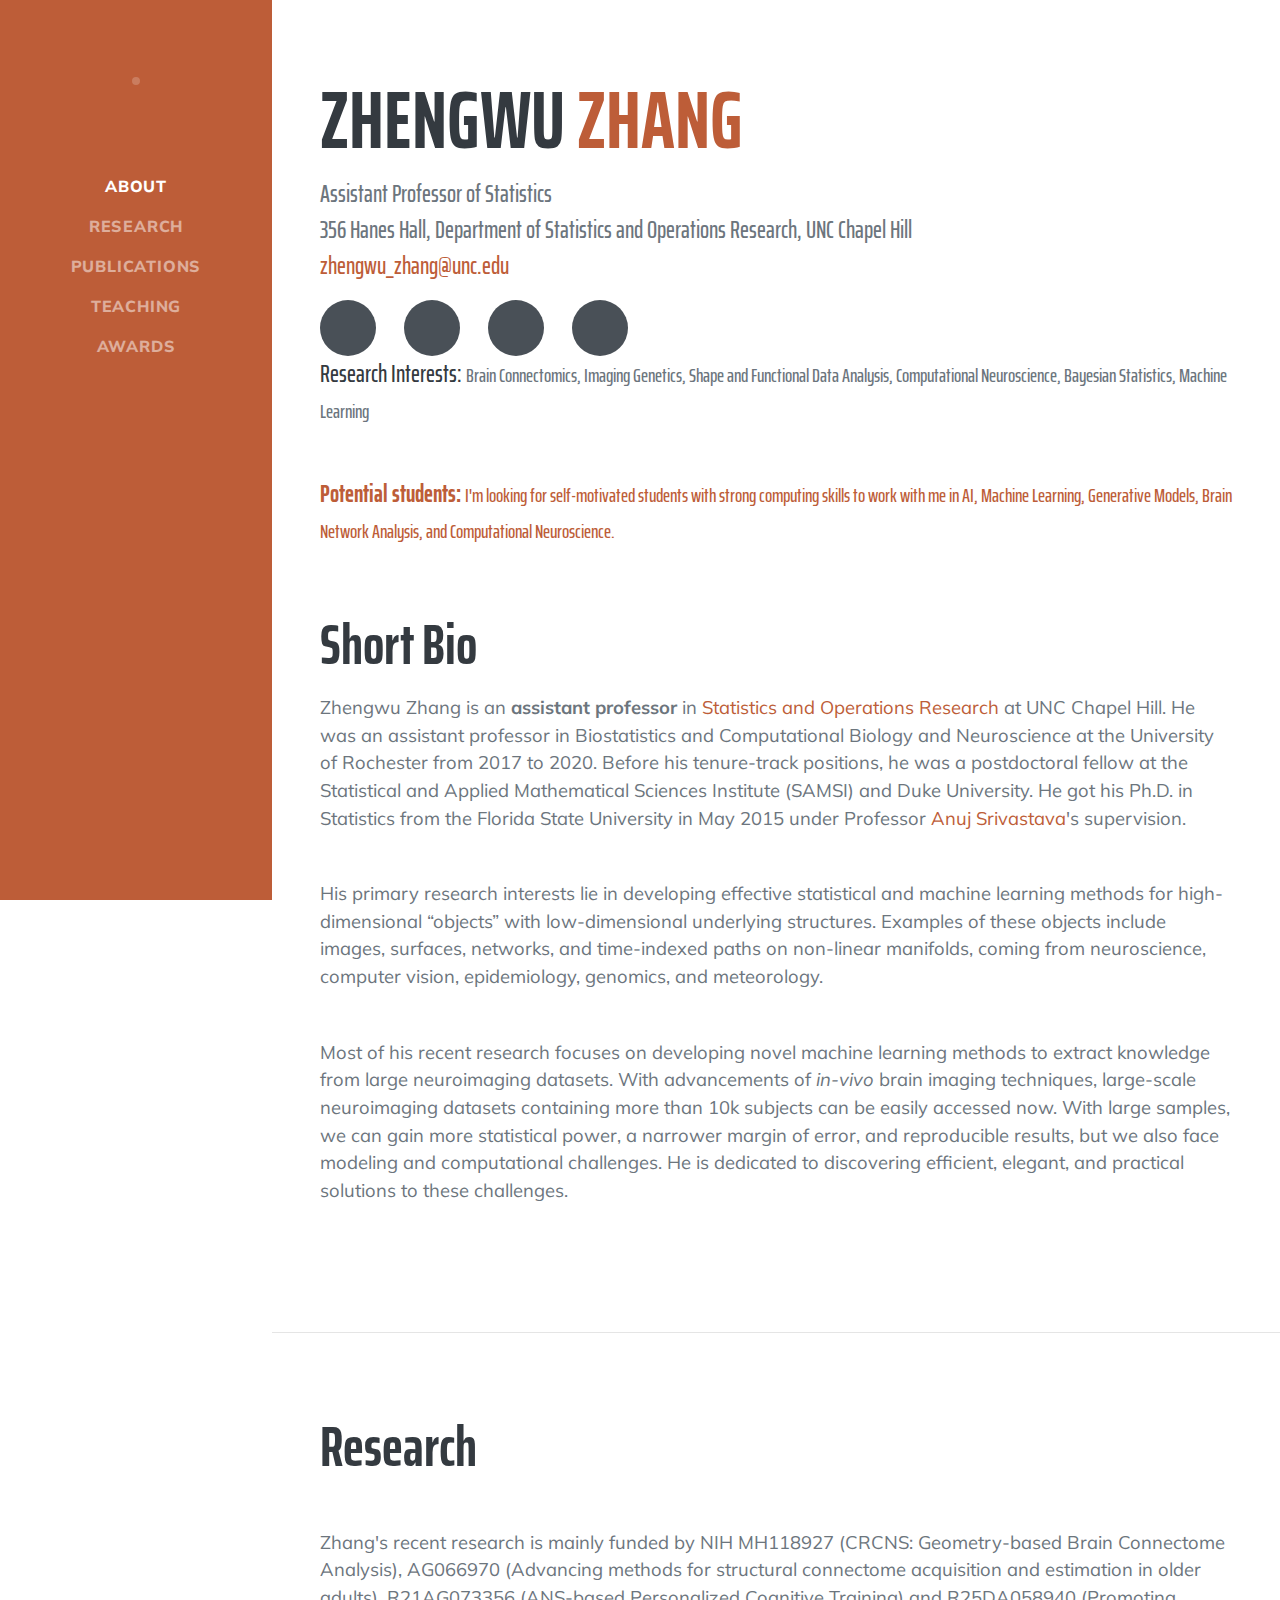
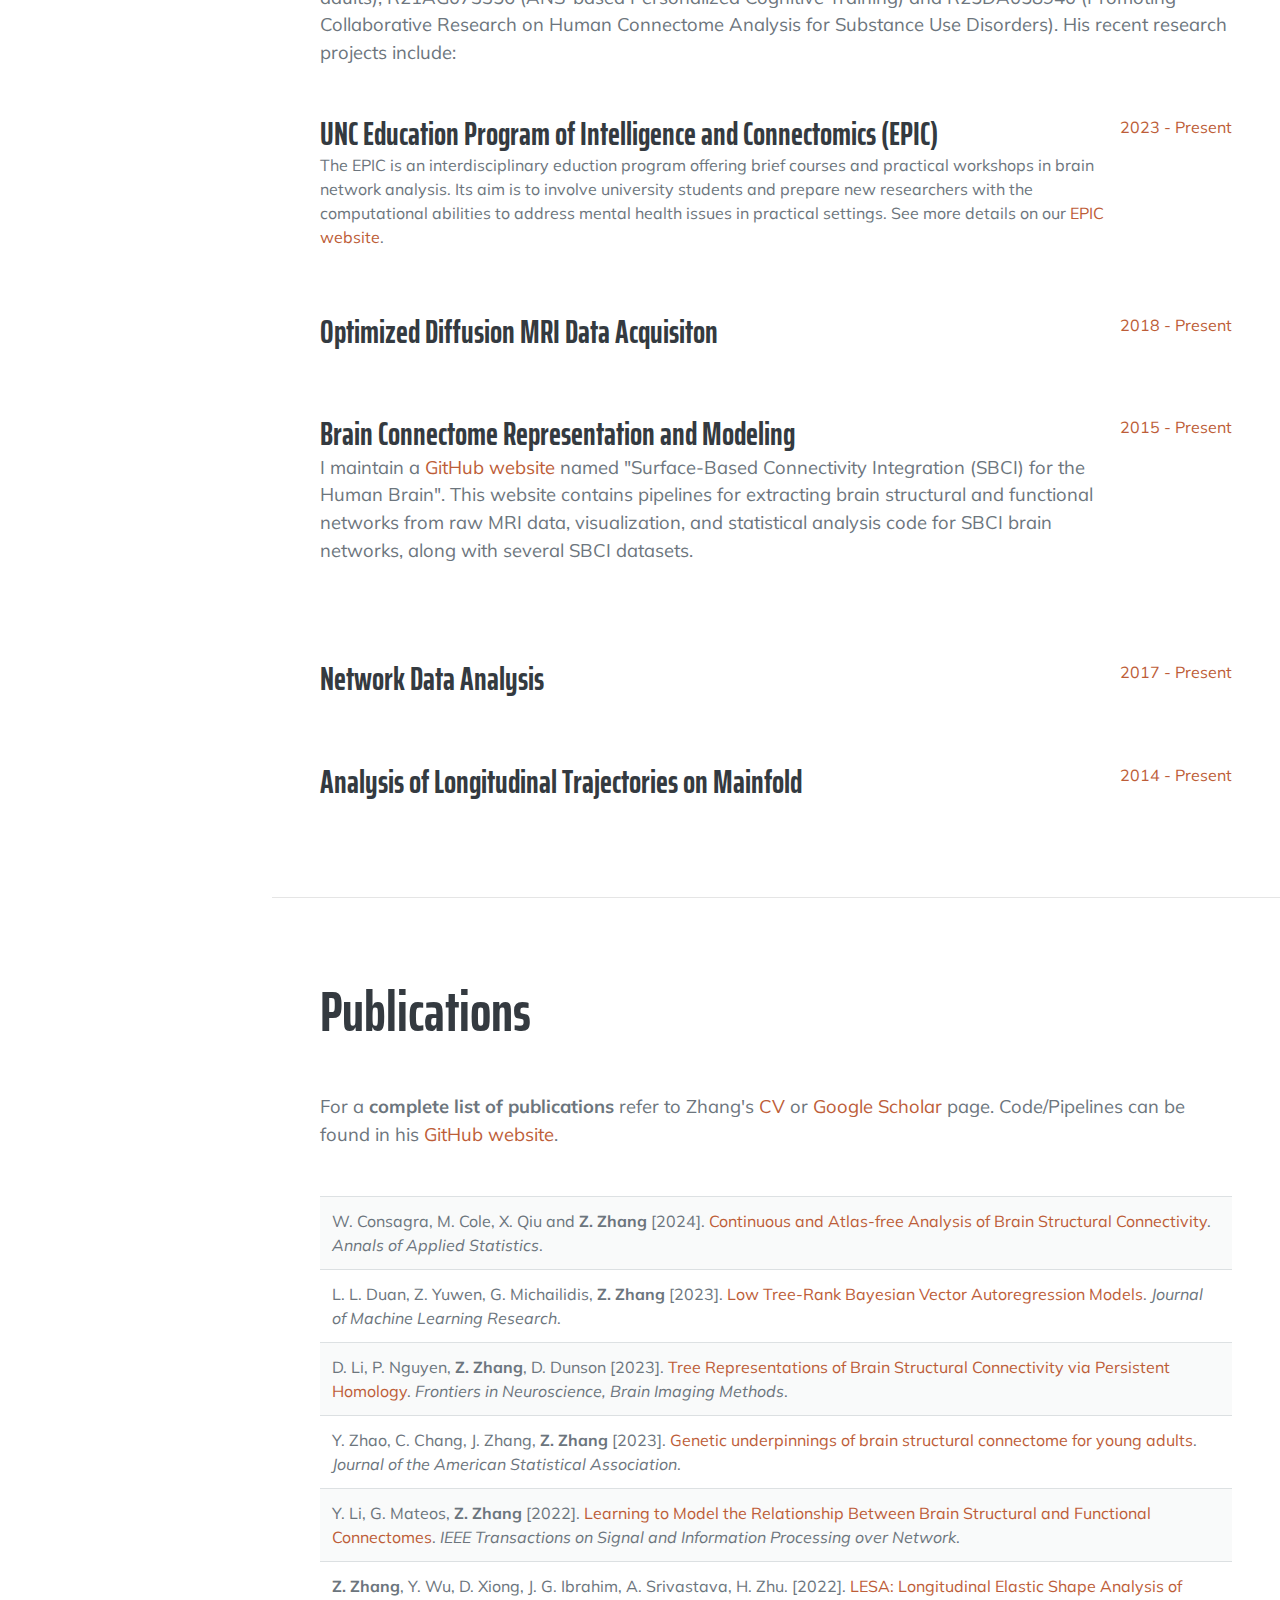
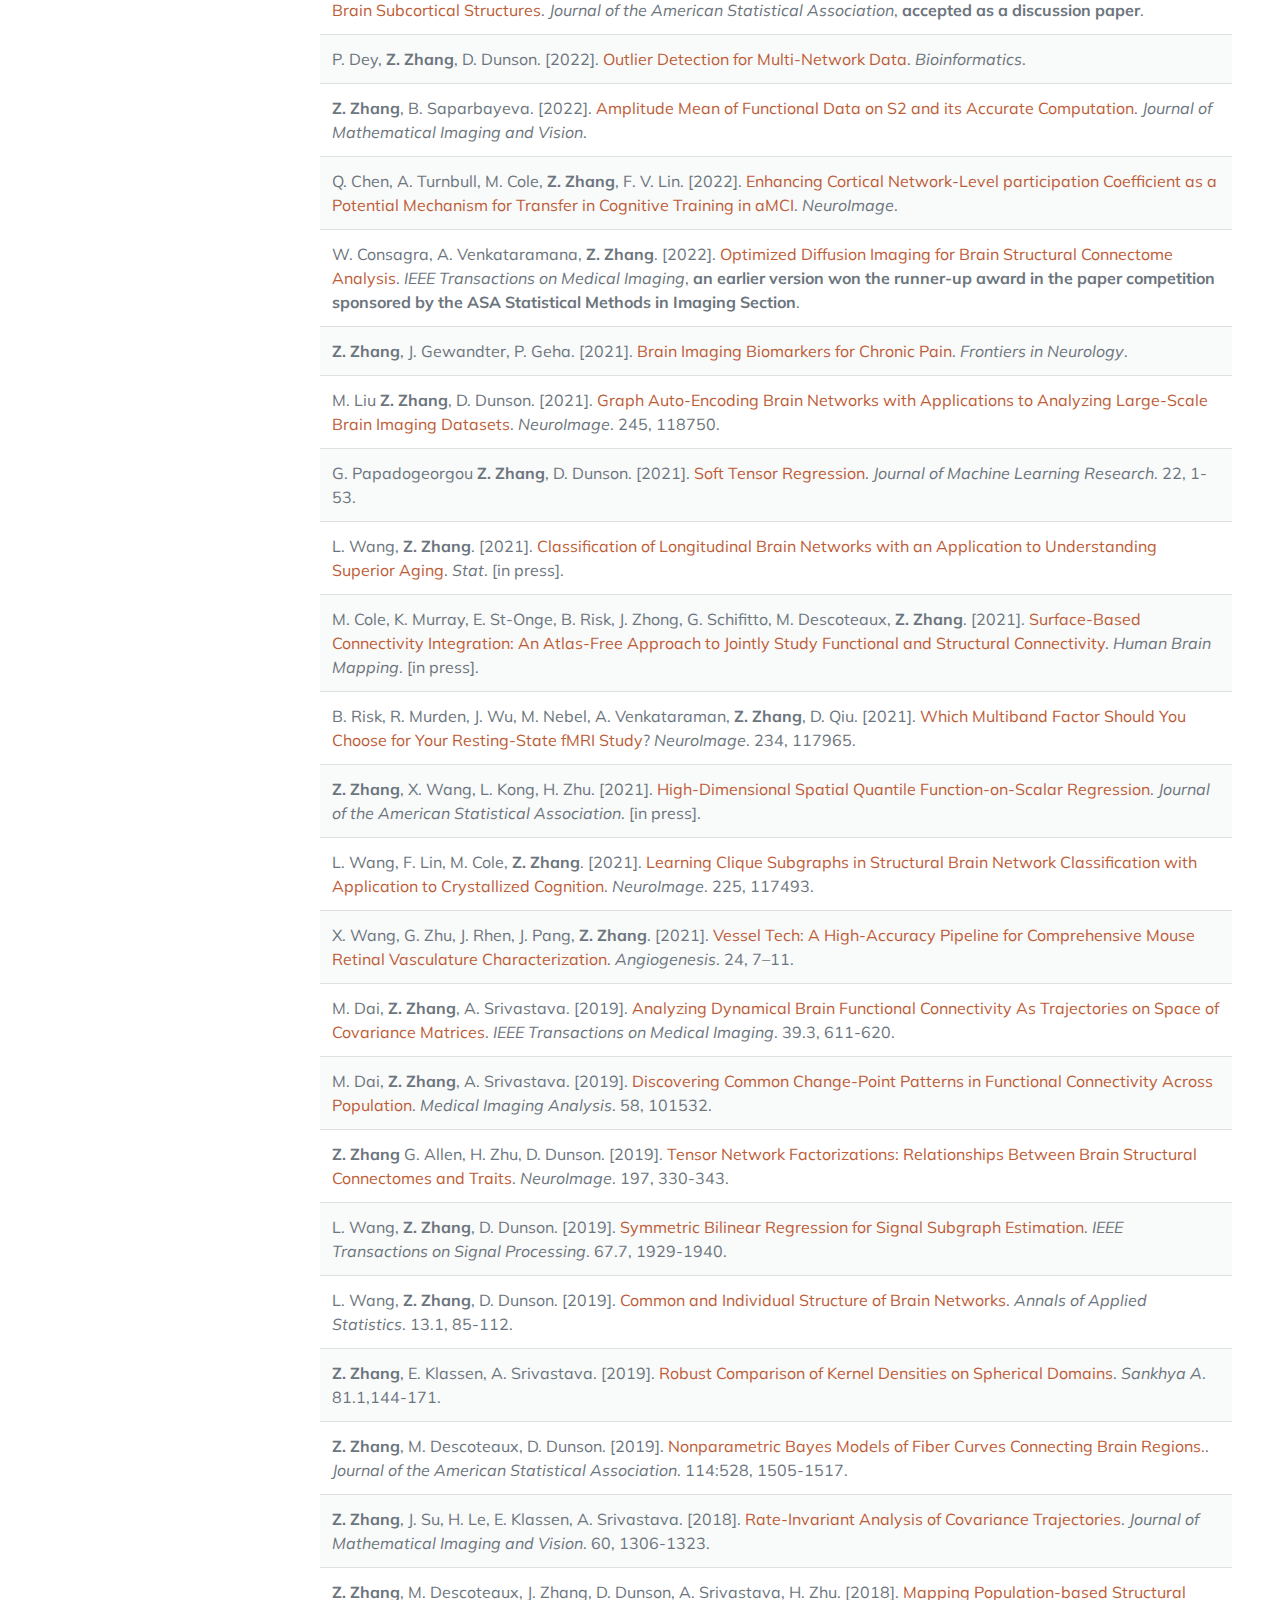
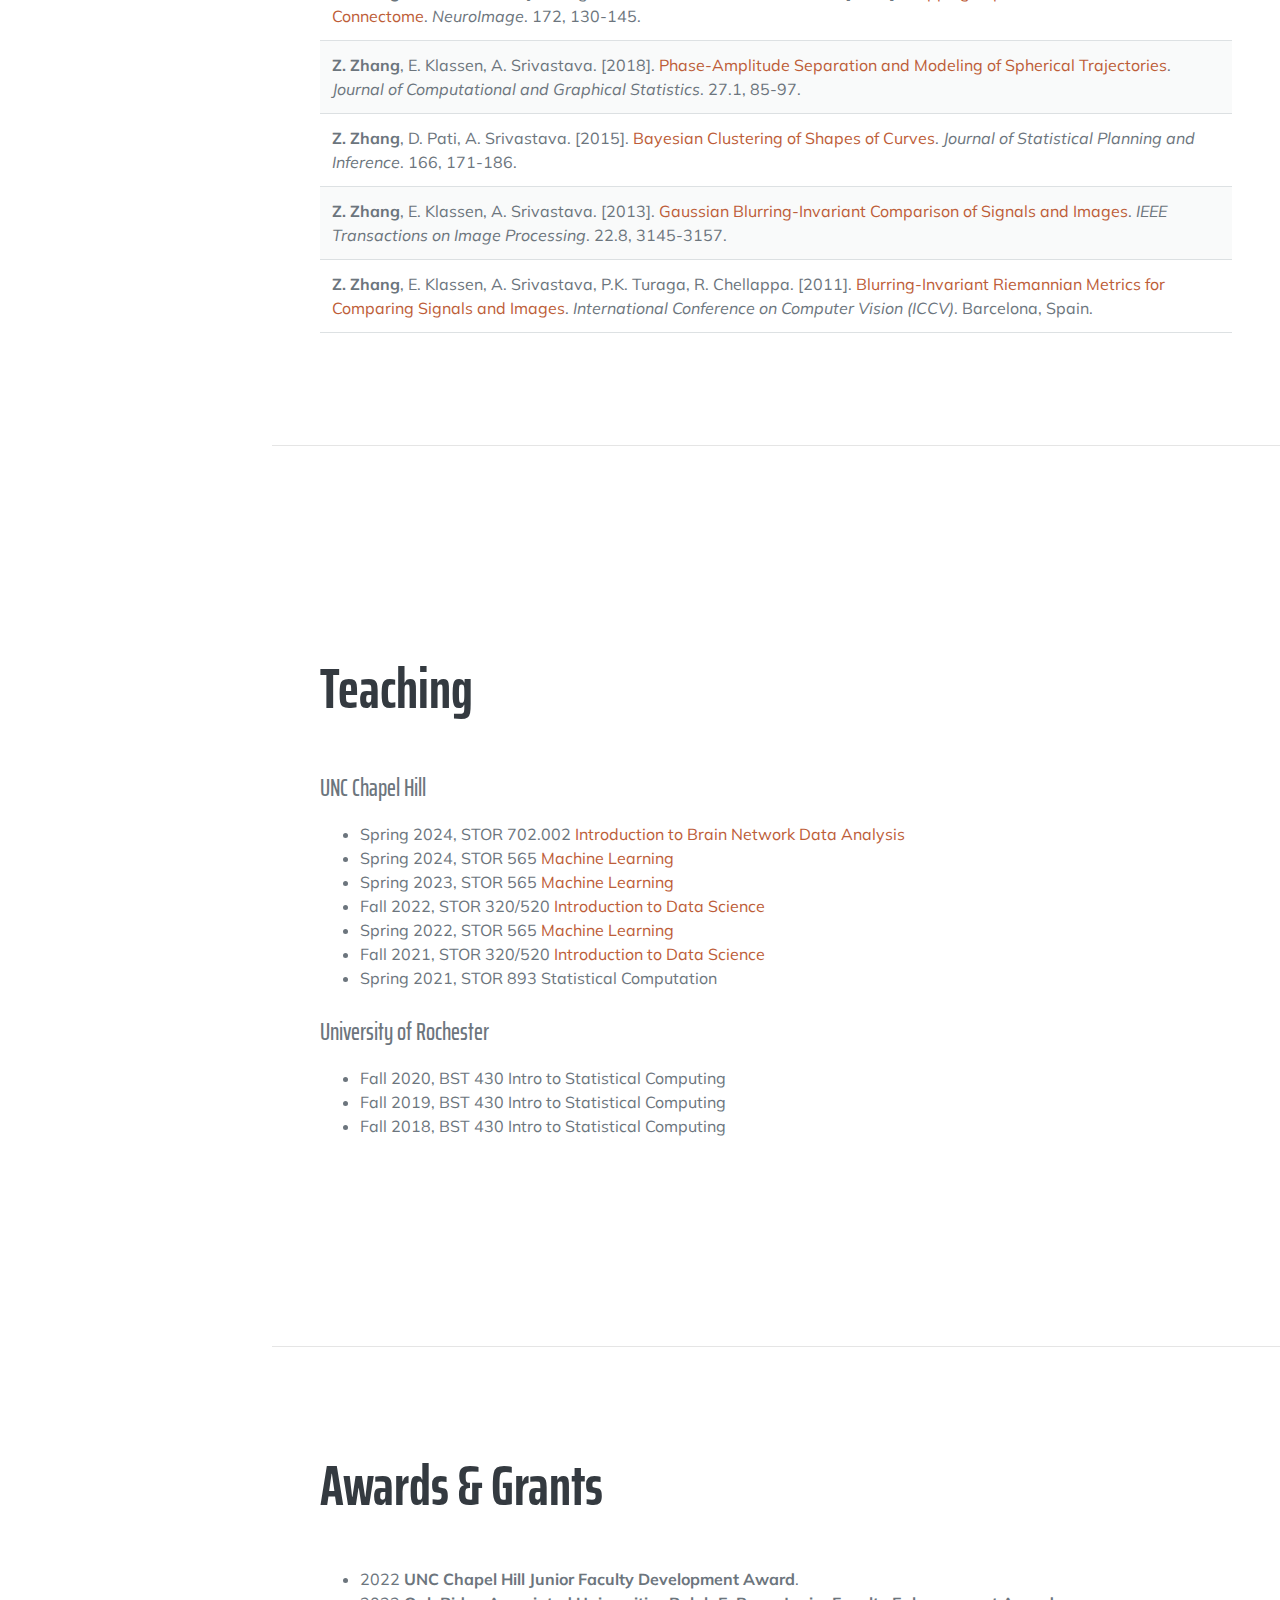
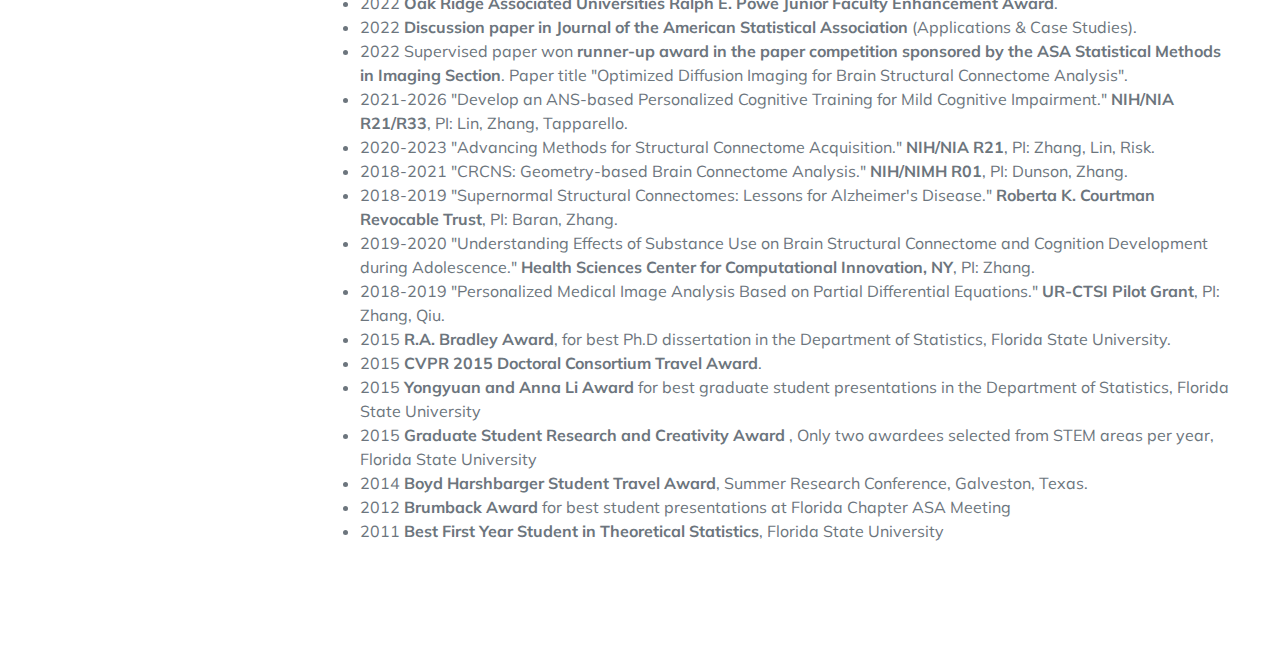
==== index.html @ 4b1e6c23 "add content to index.html" ====
<!DOCTYPE html>
<html lang="en">
    <head>
        <meta charset="utf-8" />
        <meta name="viewport" content="width=device-width, initial-scale=1, shrink-to-fit=no" />
        <meta name="description" content="" />
        <meta name="author" content="" />
        <title>Zhengwu Zhang</title>
        <link rel="icon" type="image/x-icon" href="assets/img/old-well-logo.jpeg" />
        <!-- Font Awesome icons (free version)-->
        <script src="https://use.fontawesome.com/releases/v5.15.1/js/all.js" crossorigin="anonymous"></script>
        <!-- Google fonts-->
        <link href="https://fonts.googleapis.com/css?family=Saira+Extra+Condensed:500,700" rel="stylesheet" type="text/css" />
        <link href="https://fonts.googleapis.com/css?family=Muli:400,400i,800,800i" rel="stylesheet" type="text/css" />
        <!-- Core theme CSS (includes Bootstrap)-->
        <link href="css/styles.css" rel="stylesheet" />
        <link rel="stylesheet" href="https://cdn.jsdelivr.net/gh/jpswalsh/academicons@1/css/academicons.min.css">
    </head>
    <body id="page-top">
        <!-- Navigation-->
        <nav class="navbar navbar-expand-lg navbar-dark bg-primary fixed-top" id="sideNav">
            <a class="navbar-brand js-scroll-trigger" href="#page-top">
                <span class="d-block d-lg-none">Zhengwu Zhang</span>
                <span class="d-none d-lg-block"><img class="img-fluid img-profile rounded-circle mx-auto mb-2" src="assets/img/Profile2.jpg" alt="" /></span>
            </a>
            <button class="navbar-toggler" type="button" data-toggle="collapse" data-target="#navbarSupportedContent" aria-controls="navbarSupportedContent" aria-expanded="false" aria-label="Toggle navigation"><span class="navbar-toggler-icon"></span></button>
            <div class="collapse navbar-collapse" id="navbarSupportedContent">
                <ul class="navbar-nav">
                    <li class="nav-item"><a class="nav-link js-scroll-trigger" href="#about">About</a></li>
                    <li class="nav-item"><a class="nav-link js-scroll-trigger" href="#research">Research</a></li>
                    <li class="nav-item"><a class="nav-link js-scroll-trigger" href="#publications">Publications</a></li>
                    <li class="nav-item"><a class="nav-link js-scroll-trigger" href="#teaching">Teaching</a></li>
                    <li class="nav-item"><a class="nav-link js-scroll-trigger" href="#awards">Awards</a></li>
                </ul>
            </div>
        </nav>
        <!-- Page Content-->
        <div class="container-fluid p-0">
            <!-- About-->
            <section class="resume-section" id="about">
                <div class="resume-section-content">
                    <h1 class="mb-2">
                        ZHENGWU
                        <span class="text-primary">ZHANG</span>
                    </h1>
                    <div class="subheading mb-5">
                        Assistant Professor of Statistics
                        <ul class="list-unstyled">
                        <li>356 Hanes Hall, Department of Statistics and Operations Research, UNC Chapel Hill</li>
                        <li><a href="mailto:name@email.com">zhengwu_zhang@unc.edu</a></li>
                        </ul>
                        <div class="social-icons">
                        <a class="social-icon" href="https://github.com/zhengwu"><i class="fab fa-github"></i></a>
                        <a class="social-icon" href="https://scholar.google.com/citations?user=kGX3AysAAAAJ&hl=en"><i class="ai ai-google-scholar"></i></a>
                        <a class="social-icon" href="https://www.researchgate.net/profile/Zhengwu_Zhang"><i class="ai ai-researchgate"></i></a>
                        <a class="social-icon" href="zhengwu-cv.pdf"><i class="ai ai-cv"></i></a>

                         <p class="subheading mb-5"><subblack>Research Interests:</subblack> <subsmall>Brain Connectomics, Imaging Genetics, Shape  and  Functional Data Analysis, Computational Neuroscience, Bayesian Statistics, Machine Learning</subsmall></p>
                         <p class="text-primary"><strong>Potential students:</strong> <subsmall>I'm looking for self-motivated students with strong computing skills to work with me in AI, Machine Learning, Generative Models, Brain Network Analysis, and Computational Neuroscience. </subsmall></p>
                    </div>
                    </div>
                    <h1 class="mb-1">
                        <p, class="h2"> Short Bio </p>
                    </h1>
                    <p class="lead mb-5">Zhengwu Zhang is an <strong>assistant professor</strong> in  <a href="https://stat-or.unc.edu/" target="_blank">Statistics and Operations Research</a>
                     at UNC Chapel Hill. He was an assistant professor in Biostatistics and Computational Biology and Neuroscience at the University of Rochester from 2017 to 2020. Before his tenure-track positions, he was a postdoctoral fellow at the Statistical and Applied Mathematical Sciences Institute (SAMSI) and Duke University. He got his Ph.D. in Statistics from the Florida State University in May 2015 under Professor  <a href="https://anujsrivastava.com/" target="_blank">Anuj Srivastava</a>'s supervision.</p>

                    <p class="lead mb-5">His primary research interests lie in developing effective statistical and machine learning methods for high-dimensional “objects” with low-dimensional underlying structures. Examples of these objects include images, surfaces, networks, and time-indexed paths on non-linear manifolds, coming from neuroscience, computer vision, epidemiology, genomics, and meteorology.</p>

                    <p class="lead mb-5">Most of his recent research focuses on developing novel machine learning methods to extract knowledge from large neuroimaging datasets. With advancements of <i>in-vivo</i> brain imaging techniques, large-scale neuroimaging datasets containing more than 10k subjects can be easily accessed now. With large samples, we can gain more statistical power, a narrower margin of error, and reproducible results, but we also face modeling and computational challenges. He is dedicated to discovering efficient, elegant, and practical solutions to these challenges.</p>
                    
                </div>
            </section>
            <hr class="m-0" />

            <!-- Research-->
            <section class="resume-section" id="research">
                <div class="resume-section-content">
                    <h2 class="mb-5">Research</h2>
                    <p class="lead mb-5">Zhang's recent research is mainly funded by NIH MH118927 (CRCNS: Geometry-based Brain Connectome Analysis), AG066970 (Advancing methods for structural connectome acquisition and estimation in older adults), R21AG073356 (ANS-based Personalized Cognitive Training) and R25DA058940
                    (Promoting Collaborative Research on Human Connectome Analysis for Substance Use Disorders). His recent research projects include: </p>

                    <div class="d-flex flex-column flex-md-row justify-content-between mb-5">
                        <div class="flex-grow-1">
                            <h3 class="mb-0">UNC Education Program of Intelligence and Connectomics (EPIC)</h3>
                            <p> The EPIC is an interdisciplinary eduction program offering brief courses and practical workshops in brain network analysis. Its aim is to involve university students and prepare new researchers with the computational abilities to address mental health issues in practical settings. See more details on our <a href="https://www.unc-epic.org/" target="_blank">EPIC website</a>. </p>
                        </div>
                        <div class="flex-shrink-0"><span class="text-primary">2023 - Present</span></div>
                    </div>

                    <div class="d-flex flex-column flex-md-row justify-content-between mb-5">
                        <div class="flex-grow-1">
                            <h3 class="mb-0">Optimized Diffusion MRI Data Acquisiton</h3>
                            <p></p>
                        </div>
                        <div class="flex-shrink-0"><span class="text-primary">2018 - Present</span></div>
                    </div>
                    <div class="d-flex flex-column flex-md-row justify-content-between mb-5">
                        <div class="flex-grow-1">
                            <h3 class="mb-0">Brain Connectome Representation and Modeling</h3>
                            <p class="lead mb-5">I maintain a <a href="https://github.com/sbci-brain" target="_blank">GitHub website</a> named "Surface-Based Connectivity Integration (SBCI) for the Human Brain". This website contains pipelines for extracting brain structural and functional networks from raw MRI data, visualization, and statistical analysis code for SBCI brain networks, along with several SBCI datasets.</p>

                        </div>
                        <div class="flex-shrink-0"><span class="text-primary">2015 - Present</span>
                        </div>
                    </div>
                    

                    <div class="d-flex flex-column flex-md-row justify-content-between mb-5">
                        <div class="flex-grow-1">
                            <h3 class="mb-0">Network Data Analysis</h3>
                            <p></p>
                        </div>
                        <div class="flex-shrink-0"><span class="text-primary">2017 - Present</span></div>
                    </div>
                    <div class="d-flex flex-column flex-md-row justify-content-between">
                        <div class="flex-grow-1">
                            <h3 class="mb-0">Analysis of Longitudinal Trajectories on Mainfold</h3>
                            <p></p>
                        </div>
                        <div class="flex-shrink-0"><span class="text-primary">2014 - Present</span></div>
                    </div>
                </div>
            </section>
            <hr class="m-0" />

            <!-- Publications-->
            <section class="resume-section" id="publications">
                <div class="resume-section-content">
                    <h2 class="mb-5">Publications</h2>
                    <p class="lead mb-5"> For a <strong>complete list of publications</strong> refer to Zhang's <a href="zhengwu-cv.pdf"> CV </a> or <a href="https://scholar.google.com/citations?user=kGX3AysAAAAJ&hl=en"> Google Scholar </a> <a class="social-icon" href="https://scholar.google.com/citations?user=kGX3AysAAAAJ&hl=en"> <i class="ai ai-google-scholar"></i></a> page. Code/Pipelines can be found in his <a href="zhengwu-cv.pdf"> GitHub website</a>. <p>

                <table class="table-bordered">
                    <tr>
                    <td> W. Consagra, M. Cole, X. Qiu and <strong>Z. Zhang</strong> [2024]. <a href="https://arxiv.org/abs/2308.05738" target="_blank">Continuous and Atlas-free Analysis of Brain Structural Connectivity</a>. <i> Annals of Applied Statistics</i>.</td>
                </tr>
                    <tr>
                    <td> L. L. Duan, Z. Yuwen, G. Michailidis, <strong>Z. Zhang</strong> [2023]. <a href="https://jmlr.org/papers/v24/22-0360.html" target="_blank">Low Tree-Rank Bayesian Vector Autoregression Models</a>. <i> Journal of Machine Learning Research</i>.</td>
                </tr>
                <tr>
                    <td> D. Li, P. Nguyen, <strong>Z. Zhang</strong>, D. Dunson [2023]. <a href="https://www.frontiersin.org/articles/10.3389/fnins.2023.1200373/full" target="_blank">Tree Representations of Brain Structural Connectivity via Persistent Homology</a>. <i> Frontiers in Neuroscience, Brain Imaging Methods</i>.</td>
                </tr>
                    <tr>
                    <td> Y. Zhao, C. Chang, J. Zhang, <strong>Z. Zhang</strong> [2023]. <a href="https://www.tandfonline.com/doi/full/10.1080/01621459.2022.2156349" target="_blank">Genetic underpinnings of brain structural connectome for young adults</a>. <i> Journal of the American Statistical Association</i>.</td>
                </tr>
                <tr>
                    <td> Y. Li, G. Mateos, <strong>Z. Zhang</strong> [2022]. <a href="https://ieeexplore.ieee.org/document/9900461" target="_blank">Learning to Model the Relationship Between Brain Structural and Functional Connectomes</a>. <i> IEEE Transactions on Signal and Information Processing over Network</i>.</td>
                </tr>
                <tr>
                    <td> <strong>Z. Zhang</strong>, Y. Wu, D. Xiong, J. G. Ibrahim, A. Srivastava, H. Zhu. [2022]. <a href="https://www.tandfonline.com/doi/abs/10.1080/01621459.2022.2102984?journalCode=uasa20" target="_blank">LESA: Longitudinal  Elastic Shape  Analysis of  Brain  Subcortical Structures</a>. <i> Journal of the American Statistical Association</i>, <strong> accepted as a discussion paper</strong>.</td>
                </tr>
                <tr>
                    <td> P. Dey, <strong> Z. Zhang</strong>, D. Dunson. [2022]. <a href="https://academic.oup.com/bioinformatics/advance-article-abstract/doi/10.1093/bioinformatics/btac431/6619164?redirectedFrom=fulltext" target="_blank">Outlier Detection for Multi-Network Data</a>. <i>Bioinformatics</i>.</td>
                </tr>
                <tr>
                    <td> <strong> Z. Zhang</strong>, B. Saparbayeva. [2022]. <a href="https://arxiv.org/abs/2107.13721" target="_blank">Amplitude Mean of Functional Data on S2 and its Accurate Computation</a>. <i>Journal of Mathematical Imaging and Vision</i>.</td>
                </tr>
                <tr>
                    <td> Q. Chen, A. Turnbull, M. Cole, <strong> Z. Zhang</strong>, F. V. Lin. [2022]. <a href="https://www.sciencedirect.com/science/article/pii/S105381192200252X" target="_blank">Enhancing Cortical Network-Level
                    participation Coefficient  as a Potential Mechanism for Transfer in Cognitive Training in aMCI</a>. <i>NeuroImage</i>.</td>
                </tr>
                <tr>
                    <td> W. Consagra, A. Venkataramana, <strong> Z. Zhang</strong>. [2022]. <a href="https://ieeexplore.ieee.org/abstract/document/9727199" target="_blank">Optimized Diffusion Imaging for Brain Structural Connectome Analysis</a>. <i>IEEE Transactions on Medical Imaging</i>, <strong> an earlier version won the runner-up award in the paper competition sponsored by the ASA Statistical
Methods in Imaging Section</strong>. </td>
                </tr>
                <tr>
                    <td> <strong> Z. Zhang</strong>, J. Gewandter, P. Geha. [2021]. <a href="https://www.frontiersin.org/articles/10.3389/fneur.2021.734821/full" target="_blank">Brain Imaging Biomarkers for Chronic Pain</a>. <i>Frontiers in Neurology</i>.</td>
                </tr>
                <tr>
                    <td> M. Liu <strong> Z. Zhang</strong>, D. Dunson. [2021]. <a href="https://www.sciencedirect.com/science/article/pii/S1053811921010223" target="_blank">Graph Auto-Encoding Brain Networks with Applications to Analyzing Large-Scale Brain Imaging Datasets</a>. <i>NeuroImage</i>. 245, 118750.</td>
                </tr>

                <tr>
                    <td> G. Papadogeorgou <strong> Z. Zhang</strong>, D. Dunson. [2021]. <a href="https://www.jmlr.org/papers/volume22/20-476/20-476.pdf" target="_blank">Soft Tensor Regression</a>. <i>Journal of Machine Learning Research</i>. 22, 1-53.</td>
                </tr>
                <tr>
                    <td>L. Wang, <strong> Z. Zhang</strong>. [2021]. <a href="https://onlinelibrary.wiley.com/doi/abs/10.1002/sta4.402" target="_blank">Classification of Longitudinal Brain Networks with an Application to Understanding Superior Aging</a>. <i>Stat</i>. [in press].</td>
                </tr>
                <tr>
                    <td>M. Cole,  K. Murray, E. St-Onge, B. Risk, J. Zhong, G. Schifitto, M. Descoteaux, <strong> Z. Zhang</strong>. [2021]. <a href="https://www.biorxiv.org/content/10.1101/2020.07.01.183038v1" target="_blank">Surface-Based Connectivity Integration: An Atlas-Free Approach to Jointly Study Functional and Structural Connectivity</a>. <i>Human Brain Mapping</i>. [in press].</td>
                </tr>
                <tr>
                    <td>B. Risk, R. Murden, J. Wu, M. Nebel, A. Venkataraman, <strong> Z. Zhang</strong>, D. Qiu. [2021]. <a href="https://www.sciencedirect.com/science/article/pii/S1053811921002421?via%3Dihub" target="_blank">Which Multiband Factor Should You Choose for Your Resting-State fMRI Study</a>? <i>NeuroImage</i>. 234, 117965.</td>
                </tr>
                <tr>
                    <td><strong>Z. Zhang</strong>, X. Wang, L. Kong, H. Zhu. [2021]. <a href="https://www.tandfonline.com/doi/full/10.1080/01621459.2020.1870984" target="_blank">High-Dimensional Spatial Quantile Function-on-Scalar Regression</a>. <i>Journal of the American Statistical Association</i>. [in press].</td>
                </tr>
                <tr>
                    <td>L. Wang, F. Lin, M. Cole, <strong> Z. Zhang</strong>. [2021]. <a href="https://www.sciencedirect.com/science/article/pii/S1053811920309782" target="_blank">Learning Clique Subgraphs in Structural Brain Network Classification with Application to Crystallized Cognition</a>. <i>NeuroImage</i>. 225, 117493.</td>
                </tr>
                <tr>
                    <td>X. Wang, G. Zhu, J. Rhen, J. Pang, <strong> Z. Zhang</strong>. [2021]. <a href="https://link.springer.com/article/10.1007/s10456-020-09752-8" target="_blank">Vessel Tech: A High-Accuracy Pipeline for Comprehensive Mouse Retinal Vasculature Characterization</a>. <i>Angiogenesis</i>. 24, 7–11.</td>
                </tr>
                <tr>
                    <td>M. Dai, <strong> Z. Zhang</strong>, A. Srivastava. [2019]. <a href="https://ieeexplore.ieee.org/document/8786184" target="_blank">Analyzing Dynamical Brain Functional Connectivity As Trajectories on Space of Covariance Matrices</a>. <i>IEEE Transactions on Medical Imaging</i>. 39.3, 611-620.</td>
                </tr>
                <tr>
                    <td>M. Dai, <strong> Z. Zhang</strong>, A. Srivastava. [2019]. <a href="https://www.sciencedirect.com/science/article/pii/S1361841519300659?via%3Dihub" target="_blank">Discovering Common Change-Point Patterns in Functional Connectivity Across Population</a>. <i>Medical Imaging Analysis</i>. 58, 101532.</td>
                </tr>
                <tr>
                    <td><strong> Z. Zhang</strong>  G. Allen, H. Zhu, D. Dunson. [2019]. <a href="https://www.sciencedirect.com/science/article/pii/S1053811919303131" target="_blank">Tensor Network Factorizations: Relationships Between Brain Structural Connectomes and Traits</a>. <i>NeuroImage</i>. 197, 330-343.</td>
                </tr>
                <tr>
                    <td>L. Wang, <strong> Z. Zhang</strong>, D. Dunson. [2019]. <a href="https://arxiv.org/abs/1804.09567" target="_blank">Symmetric Bilinear Regression for Signal Subgraph Estimation</a>. <i>IEEE Transactions  on Signal Processing</i>. 67.7, 1929-1940.</td>
                </tr>
                <tr>
                    <td>L. Wang, <strong> Z. Zhang</strong>, D. Dunson. [2019]. <a href="https://projecteuclid.org/journals/annals-of-applied-statistics/volume-13/issue-1/Common-and-individual-structure-of-brain-networks/10.1214/18-AOAS1193.short" target="_blank">Common and Individual Structure of Brain Networks</a>. <i>Annals of Applied Statistics</i>. 13.1, 85-112. </td>
                </tr>
                 <tr>
                    <td><strong> Z. Zhang</strong>, E. Klassen, A. Srivastava. [2019]. <a href="https://arxiv.org/abs/1805.04584#:~:text=Essentially%2C%20we%20characterize%20pdfs%20on,Laplacian%20operator%20on%20a%20sphere." target="_blank">Robust Comparison of Kernel Densities on Spherical Domains</a>. <i>Sankhya A</i>. 81.1,144-171.</td>
                </tr>
                 <tr>
                    <td><strong> Z. Zhang</strong>, M. Descoteaux, D. Dunson. [2019]. <a href="https://www.tandfonline.com/doi/full/10.1080/01621459.2019.1574582" target="_blank">Nonparametric Bayes Models of Fiber Curves Connecting Brain Regions.</a>. <i>Journal of the American Statistical Association</i>. 114:528, 1505-1517.</td>
                </tr>
                 <tr>
                    <td> <strong> Z. Zhang</strong>, J. Su,  H. Le, E. Klassen, A. Srivastava. [2018]. <a href="https://link.springer.com/article/10.1007/s10851-018-0814-0" target="_blank">Rate-Invariant Analysis of Covariance Trajectories</a>. <i>Journal of Mathematical Imaging and Vision</i>. 60, 1306-1323.</td>
                </tr>
                <tr>
                    <td> <strong> Z. Zhang</strong>, M. Descoteaux, J. Zhang, D. Dunson, A. Srivastava, H. Zhu. [2018]. <a href="https://www.sciencedirect.com/science/article/pii/S1053811917310881?via%3Dihub" target="_blank">Mapping Population-based Structural Connectome</a>. <i>NeuroImage</i>. 172, 130-145.</td>
                </tr>
                <tr>
                    <td> <strong> Z. Zhang</strong>, E. Klassen, A. Srivastava. [2018]. <a href="https://www.tandfonline.com/doi/full/10.1080/10618600.2017.1340892" target="_blank">Phase-Amplitude Separation and Modeling of Spherical Trajectories</a>. <i>Journal of Computational and Graphical Statistics</i>. 27.1, 85-97.</td>
                </tr>
                <tr>
                    <td> <strong> Z. Zhang</strong>, D. Pati, A. Srivastava. [2015]. <a href="https://arxiv.org/abs/1504.00377" target="_blank">Bayesian Clustering of Shapes of Curves</a>. <i>Journal of Statistical Planning and Inference</i>. 166, 171-186.</td>
                </tr>
                <tr>
                    <td> <strong> Z. Zhang</strong>, E. Klassen, A. Srivastava. [2013]. <a href="https://ieeexplore.ieee.org/document/6507549" target="_blank">Gaussian Blurring-Invariant Comparison of Signals and Images</a>. <i>IEEE Transactions on Image Processing</i>. 22.8, 3145-3157.</td>
                </tr>
                <tr>
                    <td> <strong> Z. Zhang</strong>, E. Klassen, A. Srivastava, P.K. Turaga, R. Chellappa. [2011]. <a href="http://www.public.asu.edu/~pturaga/papers/Blur_Riemann.pdf" target="_blank">Blurring-Invariant Riemannian Metrics for Comparing Signals and Images</a>. <i>International Conference on Computer Vision (ICCV)</i>. Barcelona, Spain.</td>
                </tr>
                </table>
                </div>
            </section>
            <hr class="m-0" />
            
            <!-- Teaching-->
            <section class="resume-section" id="teaching">
                <div class="resume-section-content">
                    <h2 class="mb-5">Teaching</h2>

                    <div class="subheading mb-3">UNC Chapel Hill</div>
                    <ul class="fa-ul mb-0">
                        <li>
                            <span class="fa-li"><i class="fas fa-book-open"></i></span>
                            Spring 2024, STOR 702.002 <a href="https://docs.google.com/document/d/1xeX3w_5oL_IV6Q2I_WcyOKsQwwqoCCONBnadbviFTZc/edit?usp=sharing"> Introduction to Brain Network Data Analysis </a>
                        </li>
                        <li>
                            <span class="fa-li"><i class="fas fa-book-open"></i></span>
                            Spring 2024, STOR 565 <a href="https://www.dropbox.com/scl/fo/5hgzewh02ligmq0sc4uat/h?rlkey=82n4cbqob6tkaed4ijqzxg88y&dl=0"> Machine Learning </a>
                        </li>
                        <li>
                            <span class="fa-li"><i class="fas fa-book-open"></i></span>
                            Spring 2023, STOR 565 <a href="https://www.dropbox.com/s/aql7bk2ruihzp5j/STOR565_Syllabus_V1.docx?dl=0"> Machine Learning </a>
                        </li>
                        <li>
                            <span class="fa-li"><i class="fas fa-book-open"></i></span>
                            Fall 2022, STOR 320/520 <a href="https://www.dropbox.com/s/k2g2u57j4cl0szn/STOR320_520_Syllabus_V1.docx?dl=0"> Introduction to Data Science </a>
                        </li>
                        <li>
                            <span class="fa-li"><i class="fas fa-book-open"></i></span>
                            Spring 2022, STOR 565 <a href="https://www.dropbox.com/s/aql7bk2ruihzp5j/STOR565_Syllabus_V1.docx?dl=0"> Machine Learning </a>
                        </li>
                        <li>
                            <span class="fa-li"><i class="fas fa-book-open"></i></span>
                            Fall 2021, STOR 320/520 <a href="https://www.dropbox.com/s/cgspuew863wao9d/STOR320_520_Syllabus_V1.pdf?dl=0"> Introduction to Data Science </a>
                        </li>
                        <li>
                            <span class="fa-li"><i class="fas fa-book-open"></i></span>
                            Spring 2021, STOR 893 Statistical Computation
                        </li>
                    </ul>
                    <br /> 
                    <div class="subheading mb-3">University of Rochester</div>
                    <ul class="fa-ul mb-0">
                        <li>
                            <span class="fa-li"><i class="fas fa-book-open"></i></span>
                            Fall 2020, BST 430 Intro to Statistical Computing
                        </li>
                        <li>
                            <span class="fa-li"><i class="fas fa-book-open"></i></span>
                            Fall 2019, BST 430 Intro to Statistical Computing
                        </li>
                        <li>
                            <span class="fa-li"><i class="fas fa-book-open"></i></span>
                            Fall 2018, BST 430 Intro to Statistical Computing
                        </li>

                    </ul>

                </div>

            </section>
            <hr class="m-0" />
            <!-- Awards-->
            <section class="resume-section" id="awards">
                <div class="resume-section-content">
                    <h2 class="mb-5">Awards & Grants</h2>
                    <ul class="fa-ul mb-0">
                        <li>
                            <span class="fa-li"><i class="fas fa-trophy text-warning"></i></span>
                            2022 <strong>UNC Chapel Hill Junior Faculty Development Award</strong>.
                        </li>
                        <li>
                            <span class="fa-li"><i class="fas fa-trophy text-warning"></i></span>
                            2022 <strong>Oak Ridge Associated Universities Ralph E. Powe Junior Faculty Enhancement Award</strong>.
                        </li>
                        <li>
                            <span class="fa-li"><i class="fas fa-trophy text-warning"></i></span>
                            2022 <strong>Discussion paper in Journal of the American Statistical Association</strong> (Applications & Case Studies).
                        </li>
                        <li>
                            <span class="fa-li"><i class="fas fa-trophy text-warning"></i></span>
                            2022 Supervised paper won <strong>runner-up award in the paper competition sponsored by the ASA Statistical Methods in Imaging Section</strong>. Paper title "Optimized Diffusion Imaging for Brain Structural Connectome Analysis".
                        </li>
                        <li>
                            <span class="fa-li"><i class="fas fa-trophy text-warning"></i></span>
                            2021-2026 "Develop an ANS-based Personalized Cognitive Training for Mild Cognitive Impairment." <strong>NIH/NIA R21/R33</strong>, PI: Lin, Zhang, Tapparello.
                        </li>
                        <li>
                            <span class="fa-li"><i class="fas fa-trophy text-warning"></i></span>
                            2020-2023 "Advancing Methods for Structural Connectome Acquisition." <strong>NIH/NIA R21</strong>, PI: Zhang, Lin, Risk.
                        </li>

                        <li>
                            <span class="fa-li"><i class="fas fa-trophy text-warning"></i></span>
                            2018-2021 "CRCNS: Geometry-based Brain Connectome Analysis." <strong>NIH/NIMH R01</strong>, PI: Dunson, Zhang.
                        </li>
                        <li>
                            <span class="fa-li"><i class="fas fa-trophy text-warning"></i></span>
                            2018-2019 "Supernormal Structural Connectomes: Lessons for Alzheimer's Disease." <strong>Roberta K. Courtman Revocable Trust</strong>, PI: Baran, Zhang.
                        </li>
                        <li>
                            <span class="fa-li"><i class="fas fa-trophy text-warning"></i></span>
                            2019-2020 "Understanding Effects of Substance Use on Brain Structural Connectome and Cognition Development during Adolescence." <strong>Health Sciences Center for Computational Innovation, NY</strong>, PI: Zhang.
                        </li>
                        <li>
                            <span class="fa-li"><i class="fas fa-trophy text-warning"></i></span>
                            2018-2019 "Personalized Medical Image Analysis Based on Partial Differential Equations." <strong> UR-CTSI Pilot Grant</strong>, PI: Zhang, Qiu.
                        </li>
                        <li>
                            <span class="fa-li"><i class="fas fa-trophy text-warning"></i></span>
                            2015 <strong> R.A. Bradley Award</strong>,  for best Ph.D dissertation in the Department of Statistics, Florida State
                        University.
                        </li>
                        <li>
                            <span class="fa-li"><i class="fas fa-trophy text-warning"></i></span>
                            2015 <strong> CVPR 2015 Doctoral Consortium Travel Award</strong>.
                        </li>
                        <li>
                            <span class="fa-li"><i class="fas fa-trophy text-warning"></i></span>
                            2015 <strong>Yongyuan and Anna Li Award</strong> for best graduate student presentations in the Department of Statistics, Florida State University
                        </li>
                        <li>
                            <span class="fa-li"><i class="fas fa-trophy text-warning"></i></span>
                            2015 <strong>Graduate Student Research and Creativity Award</strong> , Only two awardees selected from STEM areas per year, Florida State University
                        </li>
                        <li>
                            <span class="fa-li"><i class="fas fa-trophy text-warning"></i></span>
                            2014 <strong>Boyd Harshbarger Student Travel Award</strong>, Summer Research Conference, Galveston, Texas.
                        </li>
                        <li>
                            <span class="fa-li"><i class="fas fa-trophy text-warning"></i></span>
                            2012 <strong>Brumback Award</strong>  for best student presentations at Florida Chapter ASA Meeting
                        </li>
                        <li>
                            <span class="fa-li"><i class="fas fa-trophy text-warning"></i></span>
                            2011 <strong>Best First Year Student in Theoretical Statistics</strong>,  Florida State University
                        </li>


                    </ul>
                </div>
            </section>
        </div>
        <!-- Bootstrap core JS-->
        <script src="https://cdnjs.cloudflare.com/ajax/libs/jquery/3.5.1/jquery.min.js"></script>
        <script src="https://cdn.jsdelivr.net/npm/bootstrap@4.5.3/dist/js/bootstrap.bundle.min.js"></script>
        <!-- Third party plugin JS-->
        <script src="https://cdnjs.cloudflare.com/ajax/libs/jquery-easing/1.4.1/jquery.easing.min.js"></script>
        <!-- Core theme JS-->
        <script src="js/scripts.js"></script>
    </body>
</html>
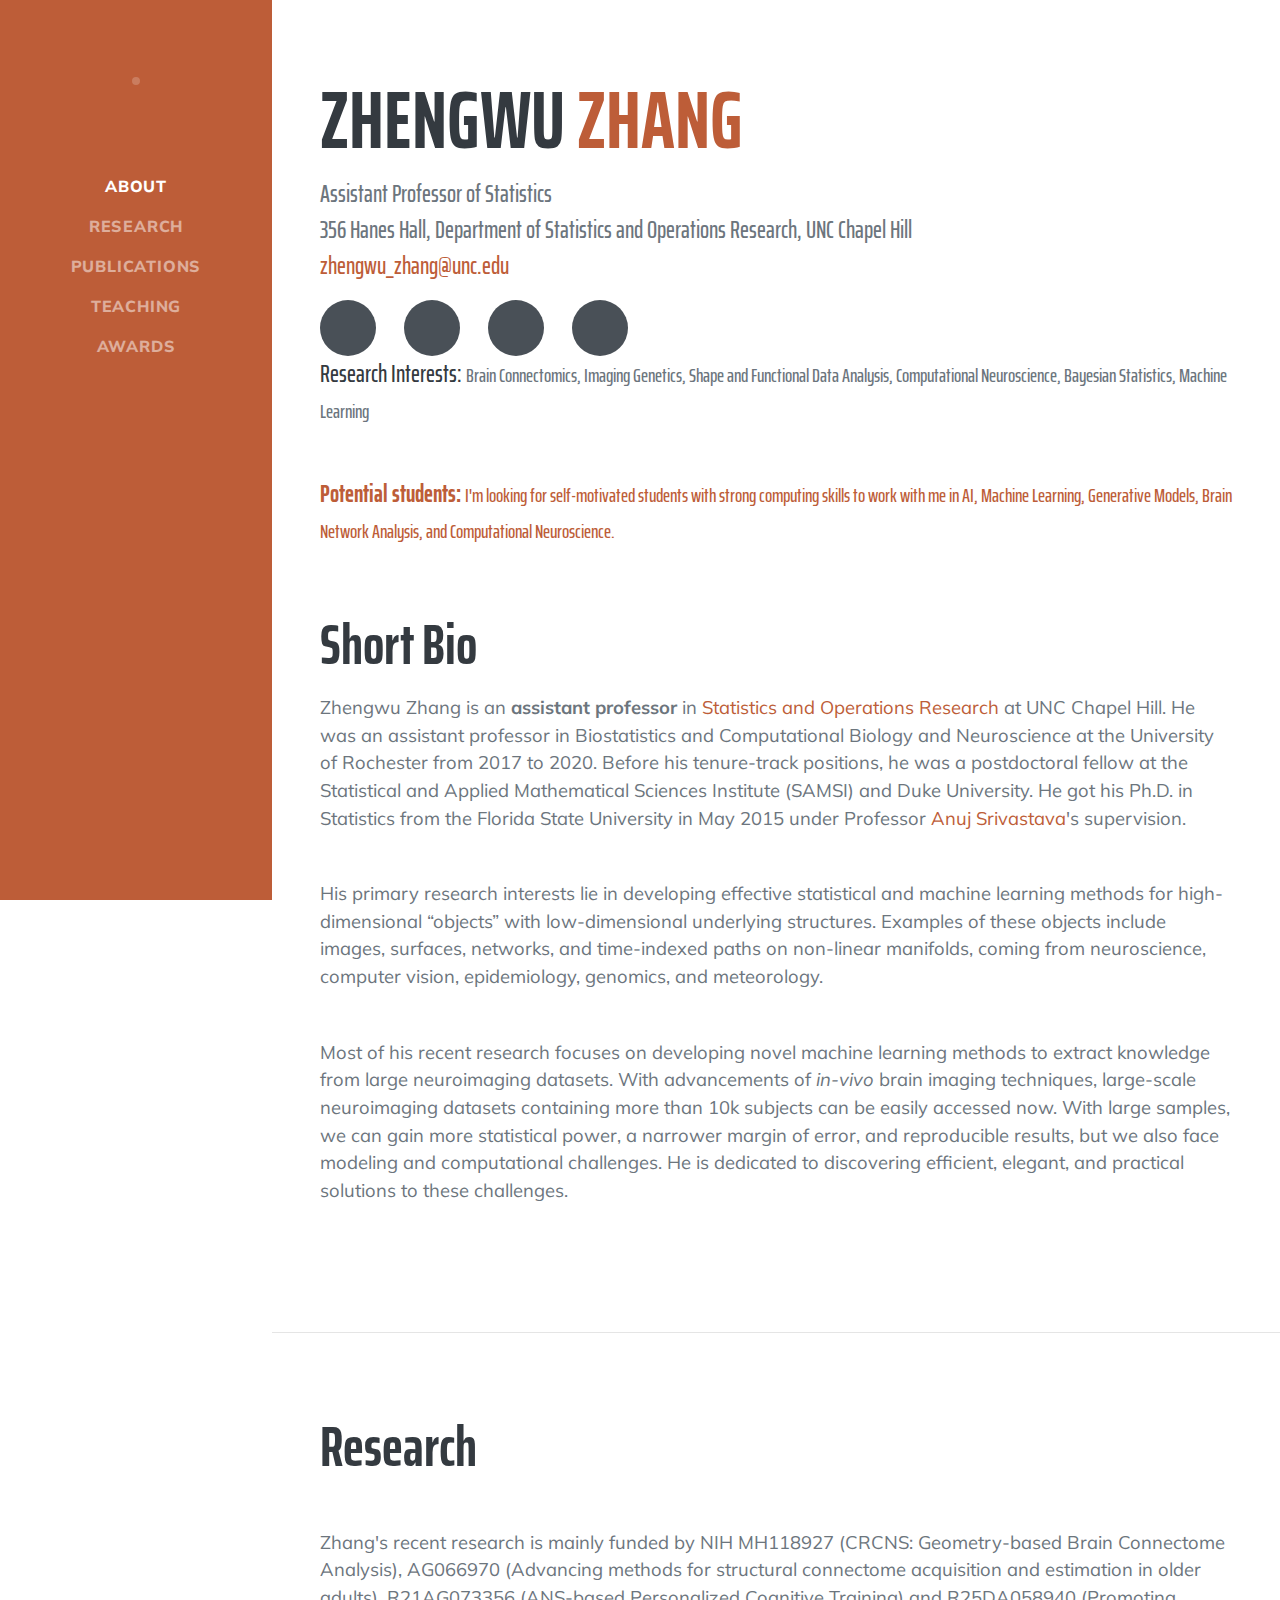
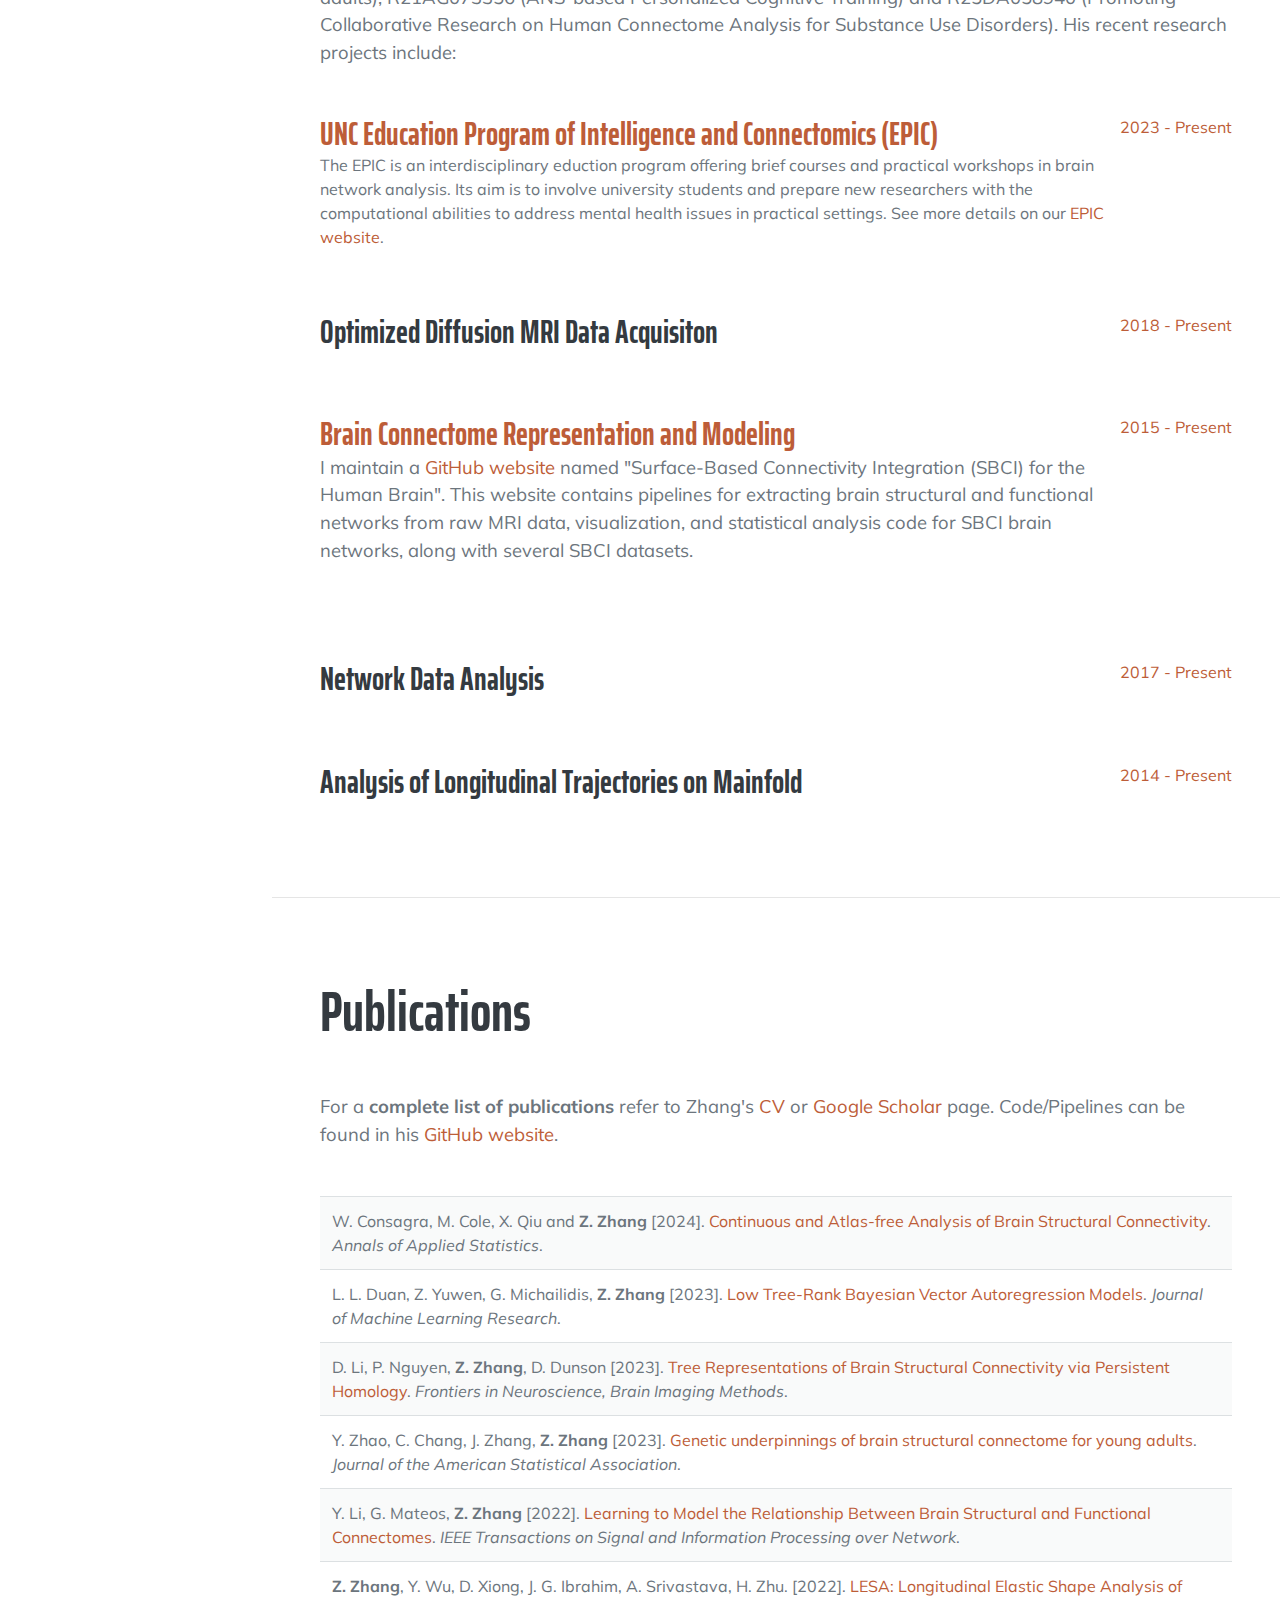
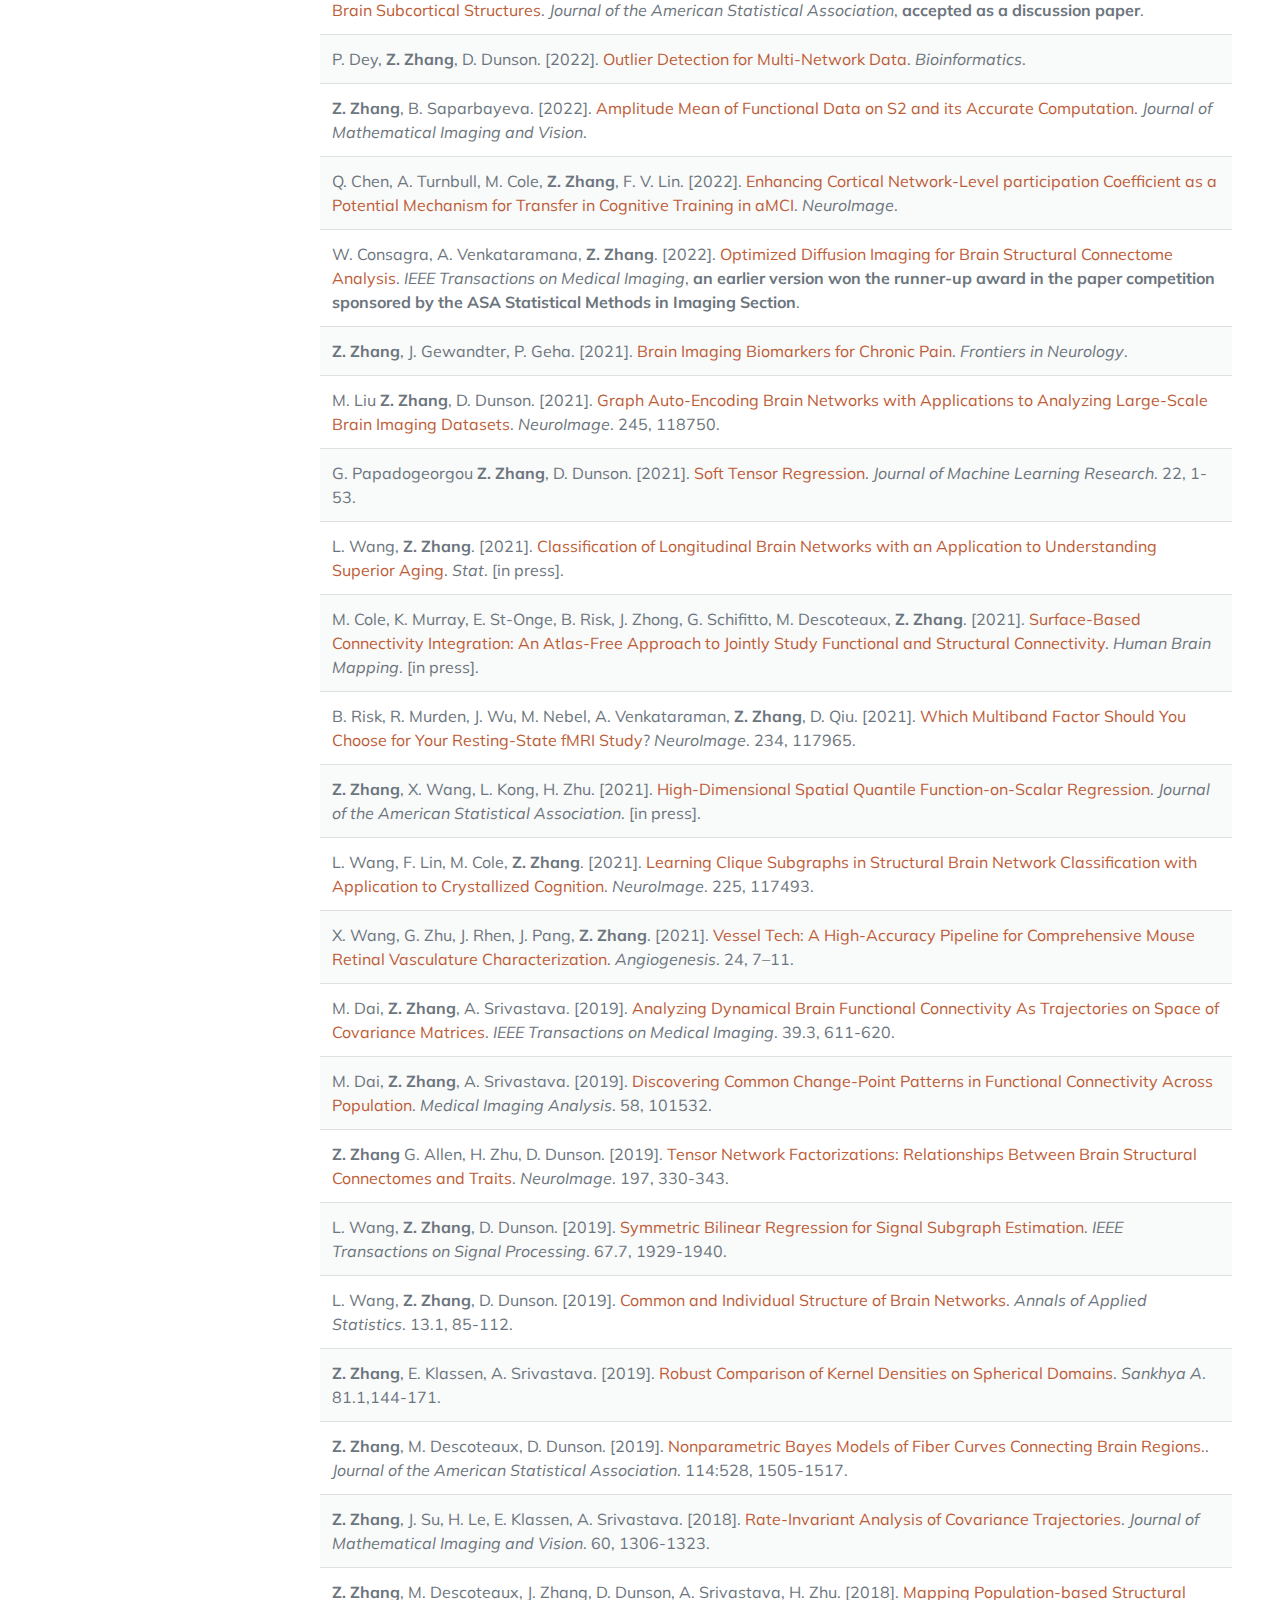
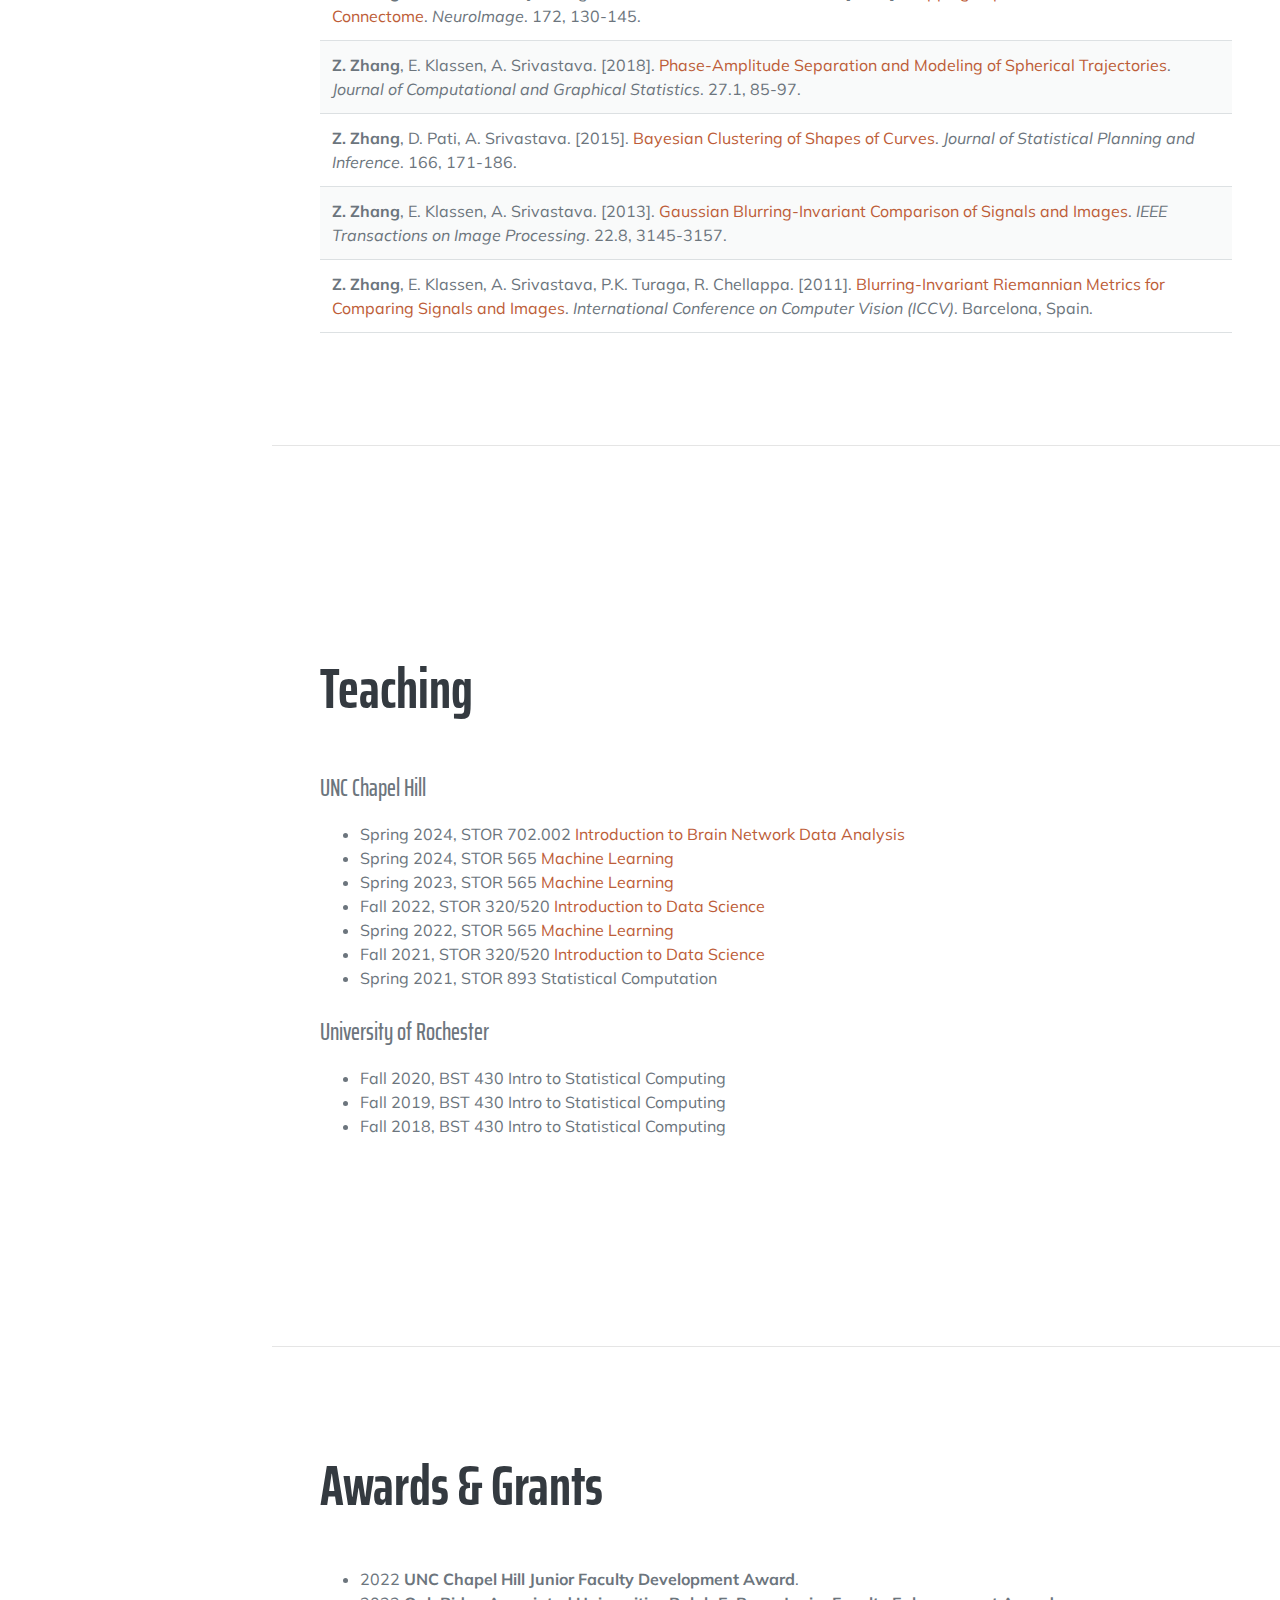
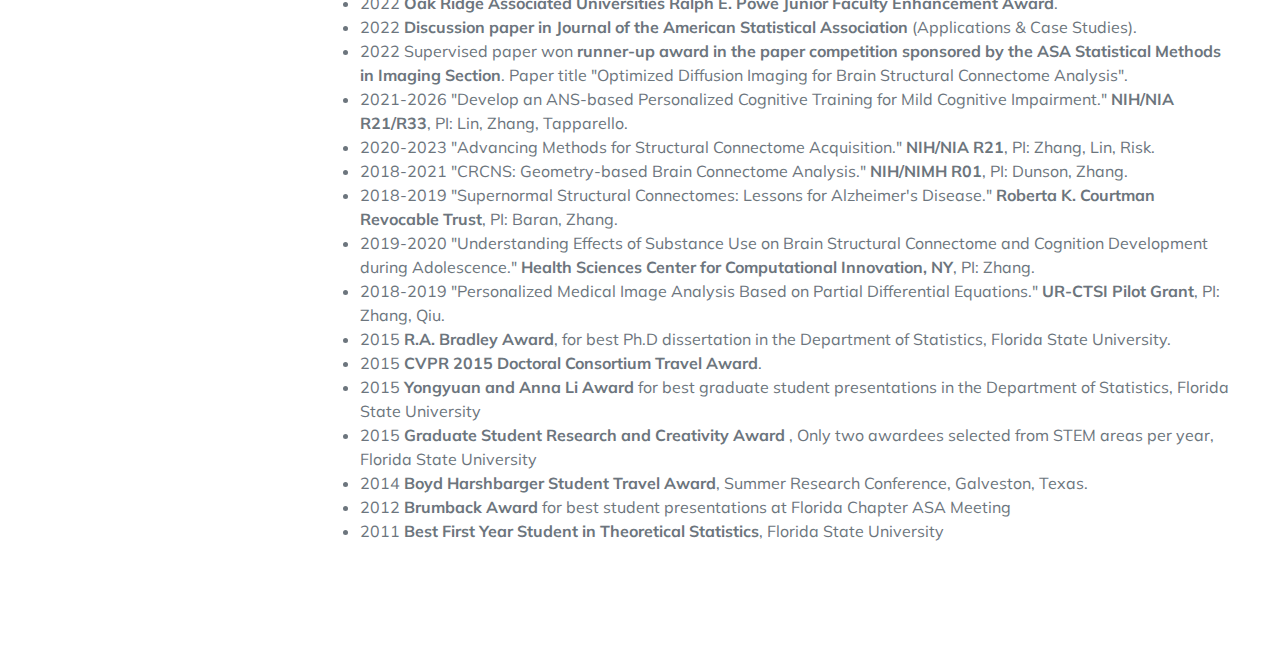
==== commit fdd9379d: "update index.html" ====
--- a/index.html
+++ b/index.html
@@ -82,7 +82,7 @@
 
                     <div class="d-flex flex-column flex-md-row justify-content-between mb-5">
                         <div class="flex-grow-1">
-                            <h3 class="mb-0">UNC Education Program of Intelligence and Connectomics (EPIC)</h3>
+                            <h3 class="mb-0"><a href="https://www.unc-epic.org/" target="_blank">UNC Education Program of Intelligence and Connectomics (EPIC)</a></h3>
                             <p> The EPIC is an interdisciplinary eduction program offering brief courses and practical workshops in brain network analysis. Its aim is to involve university students and prepare new researchers with the computational abilities to address mental health issues in practical settings. See more details on our <a href="https://www.unc-epic.org/" target="_blank">EPIC website</a>. </p>
                         </div>
                         <div class="flex-shrink-0"><span class="text-primary">2023 - Present</span></div>
@@ -97,7 +97,7 @@
                     </div>
                     <div class="d-flex flex-column flex-md-row justify-content-between mb-5">
                         <div class="flex-grow-1">
-                            <h3 class="mb-0">Brain Connectome Representation and Modeling</h3>
+                            <h3 class="mb-0"><a href="https://github.com/sbci-brain" target="_blank">Brain Connectome Representation and Modeling</a></h3>
                             <p class="lead mb-5">I maintain a <a href="https://github.com/sbci-brain" target="_blank">GitHub website</a> named "Surface-Based Connectivity Integration (SBCI) for the Human Brain". This website contains pipelines for extracting brain structural and functional networks from raw MRI data, visualization, and statistical analysis code for SBCI brain networks, along with several SBCI datasets.</p>
 
                         </div>
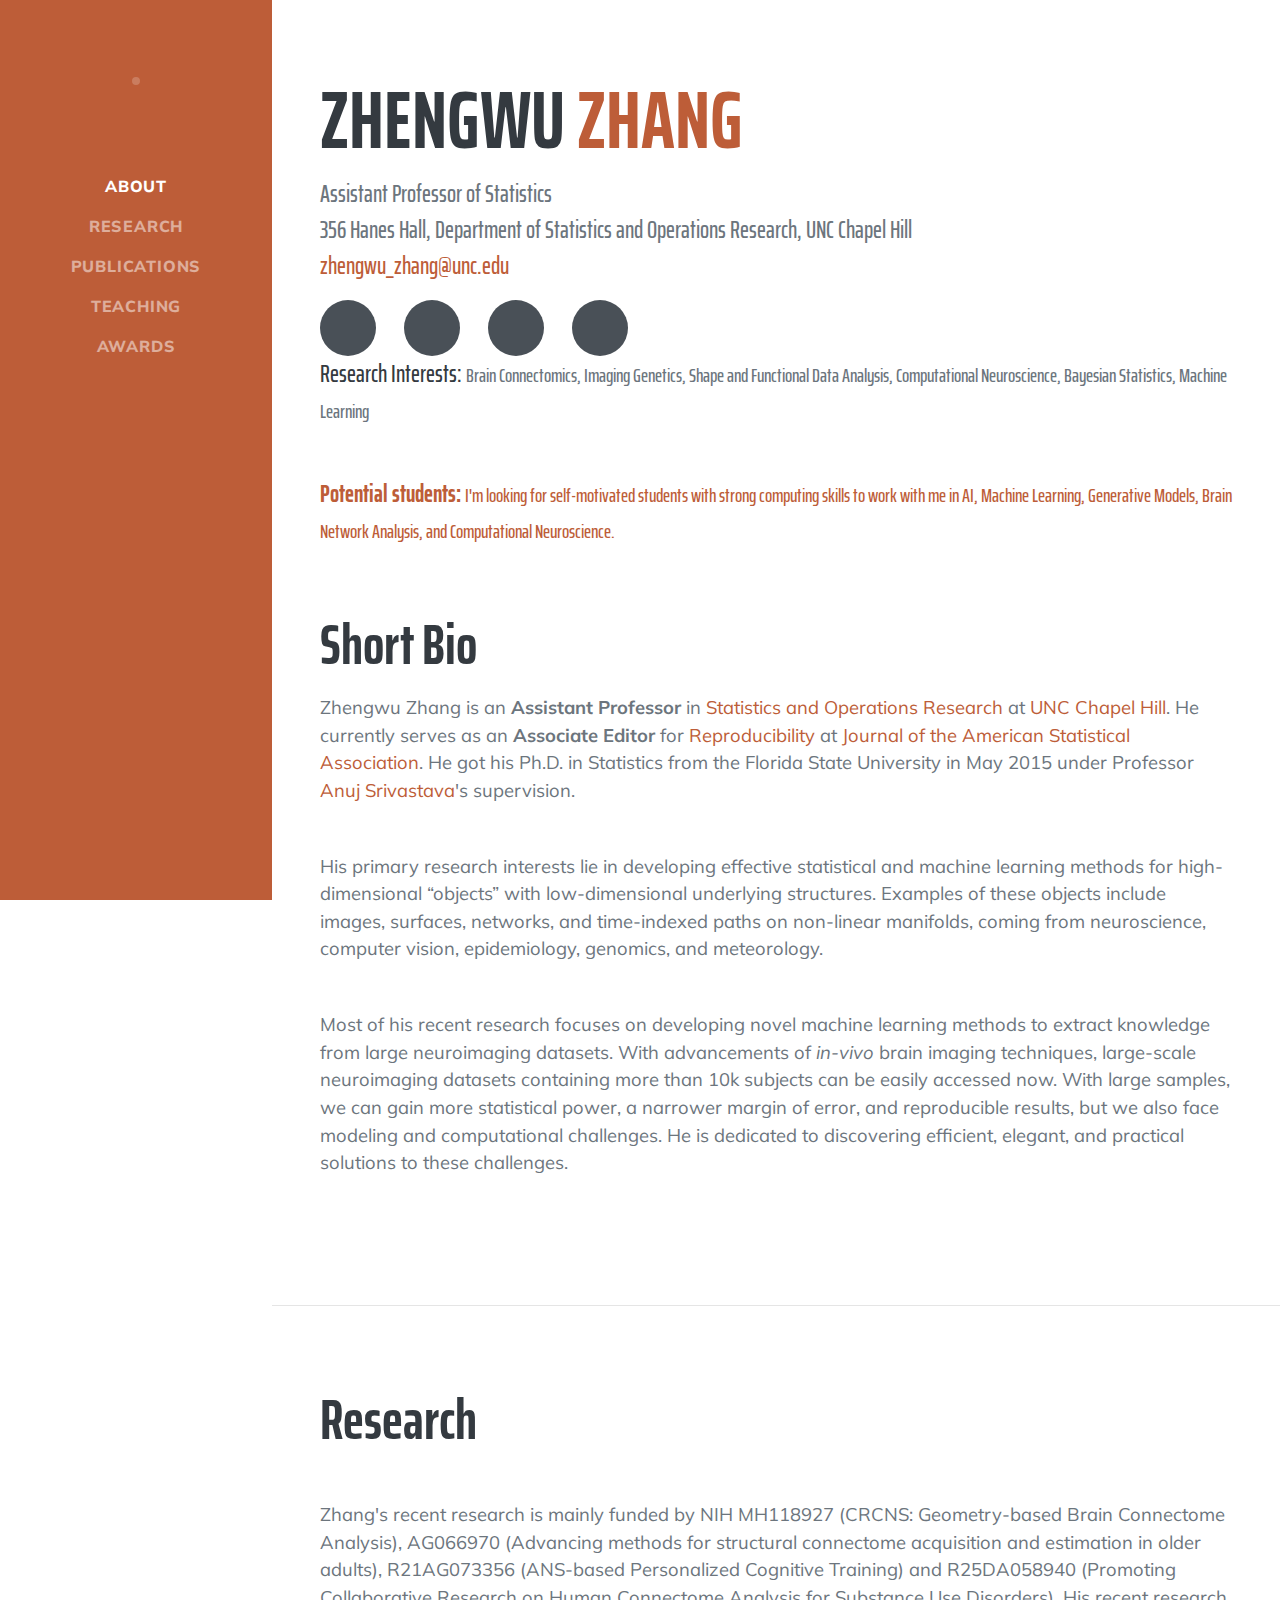
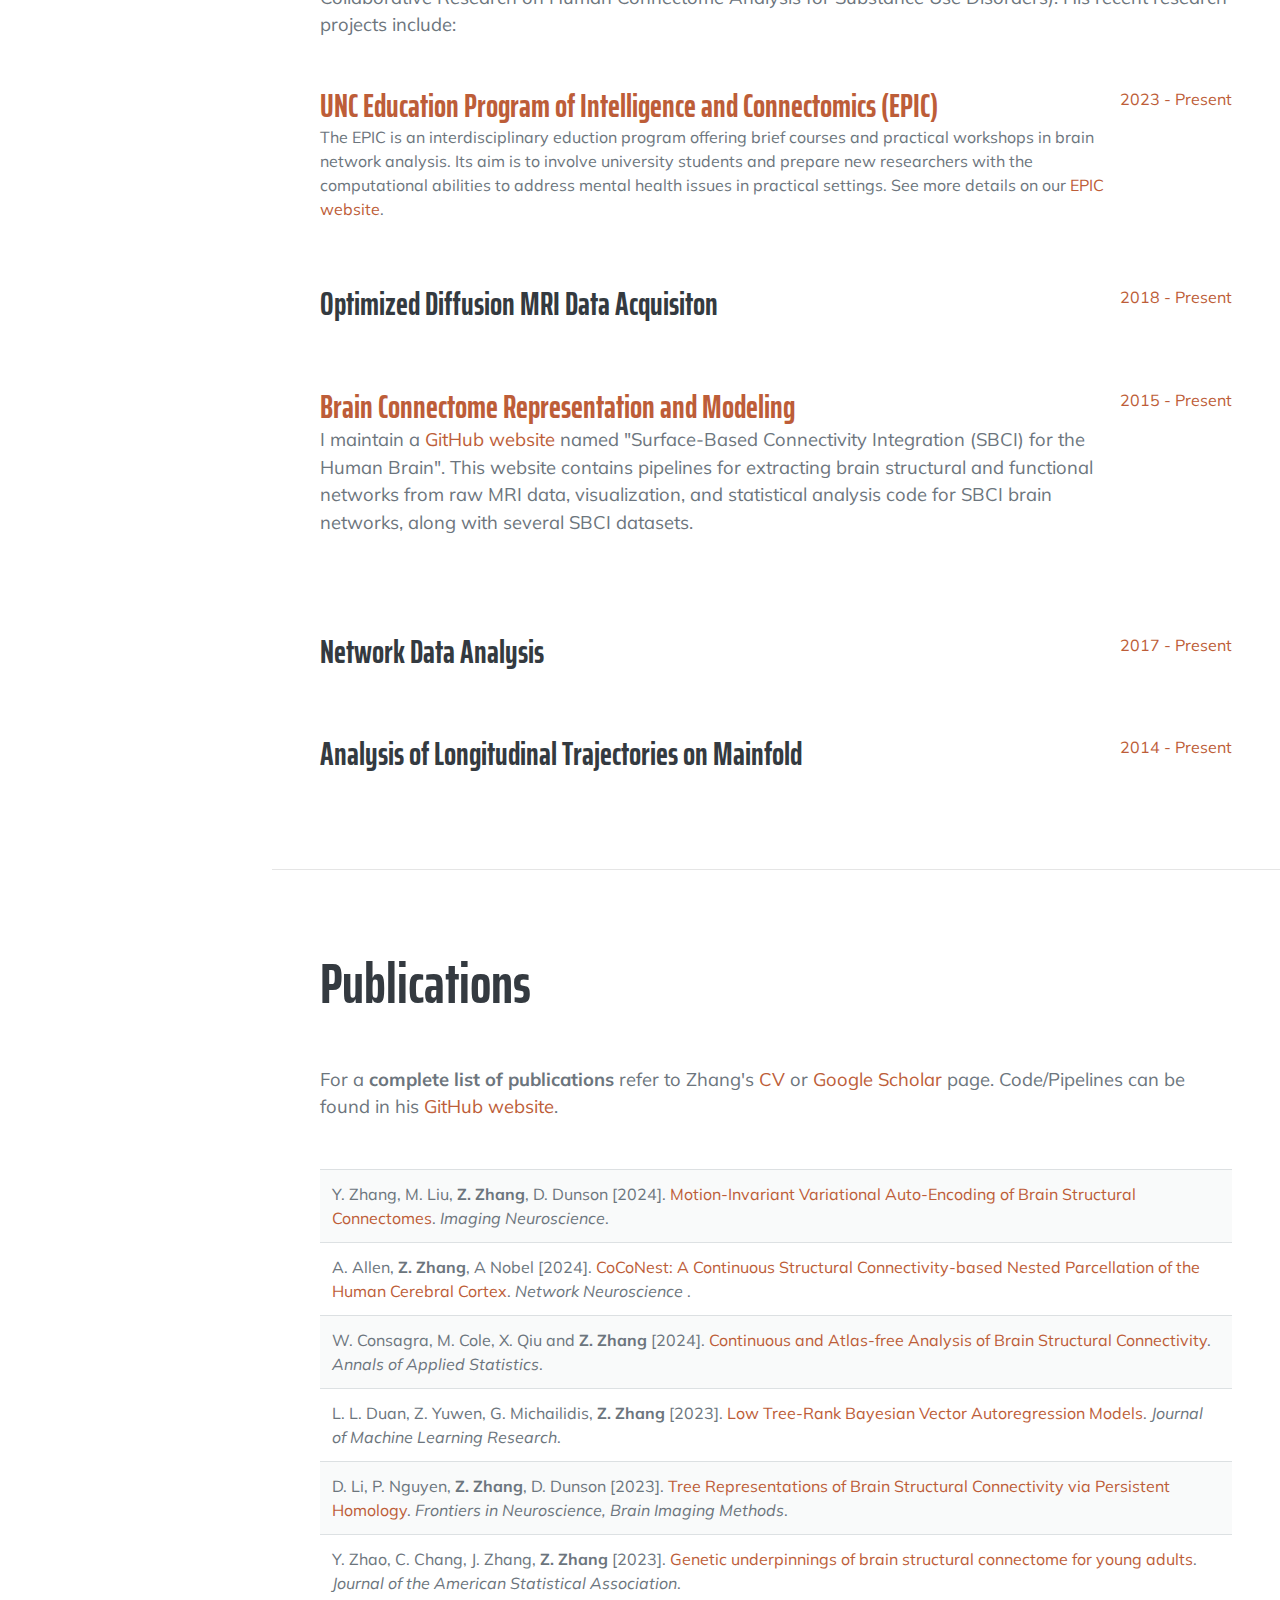
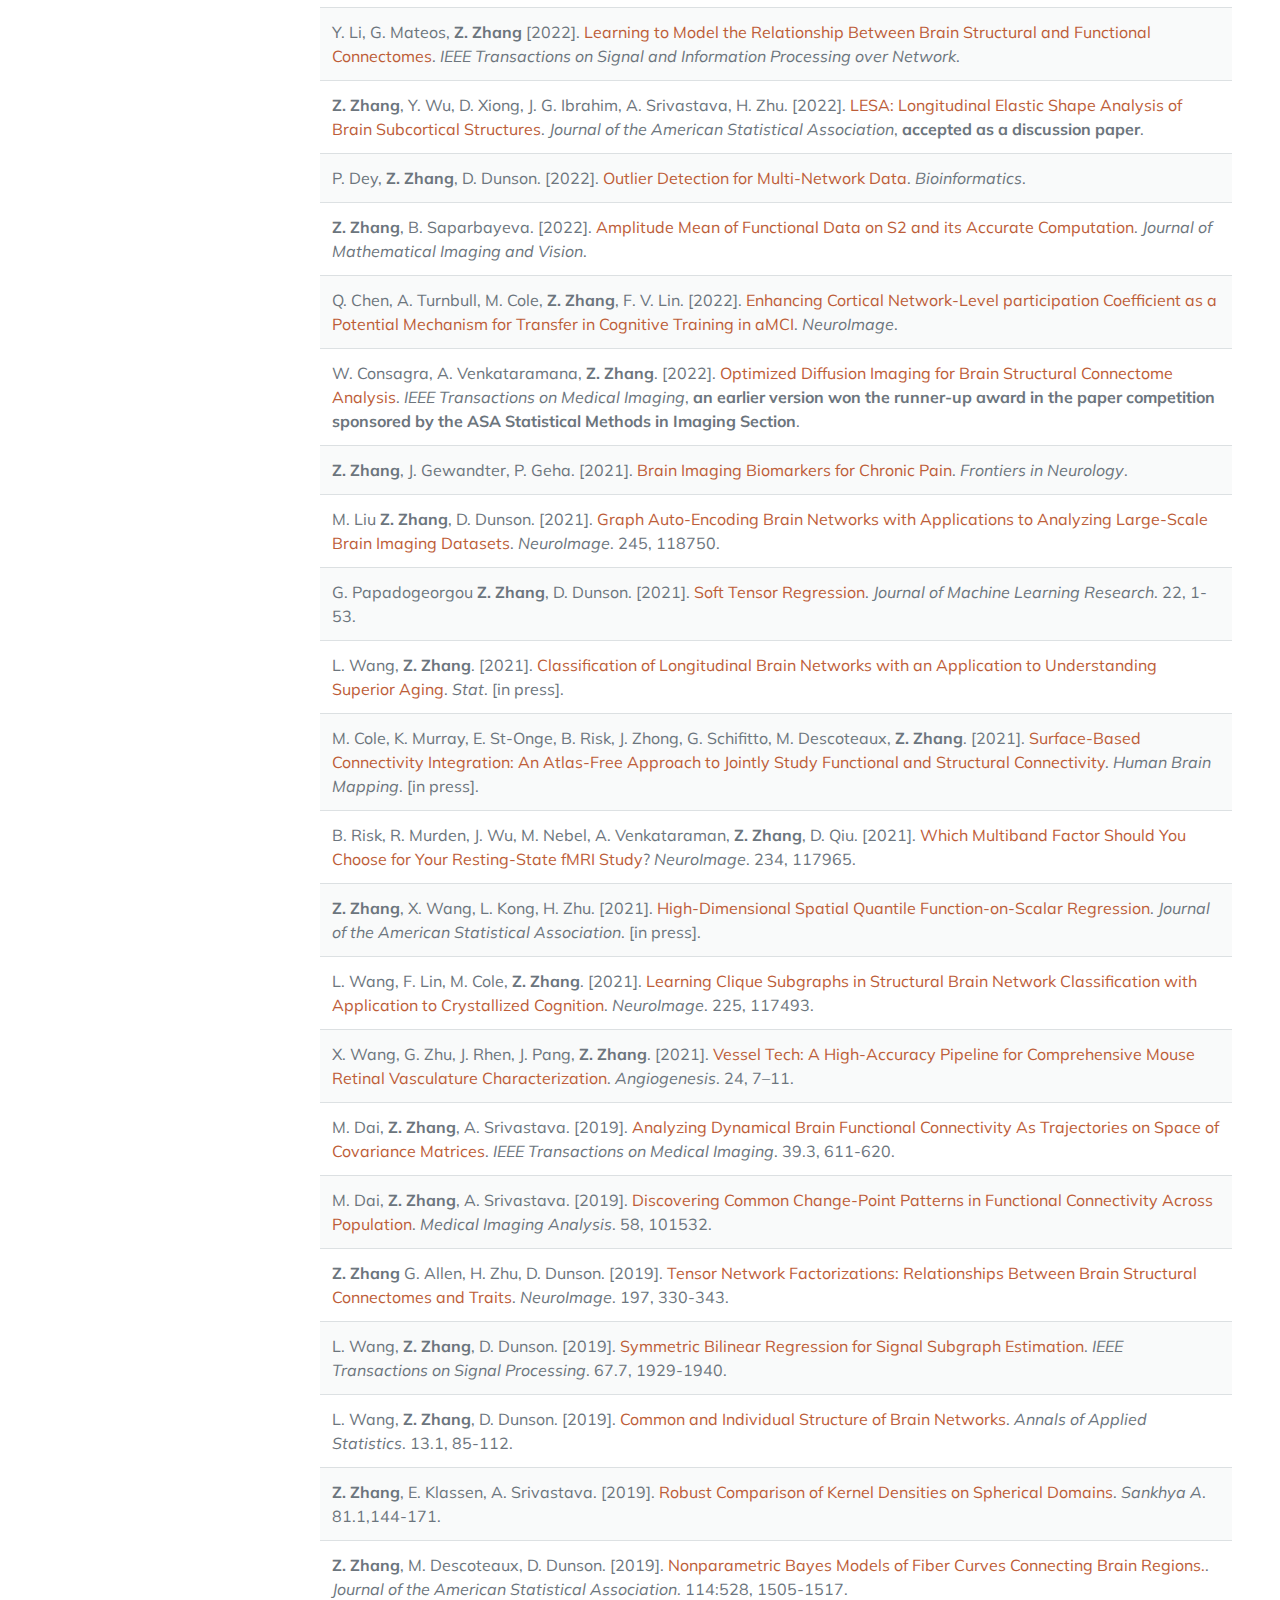
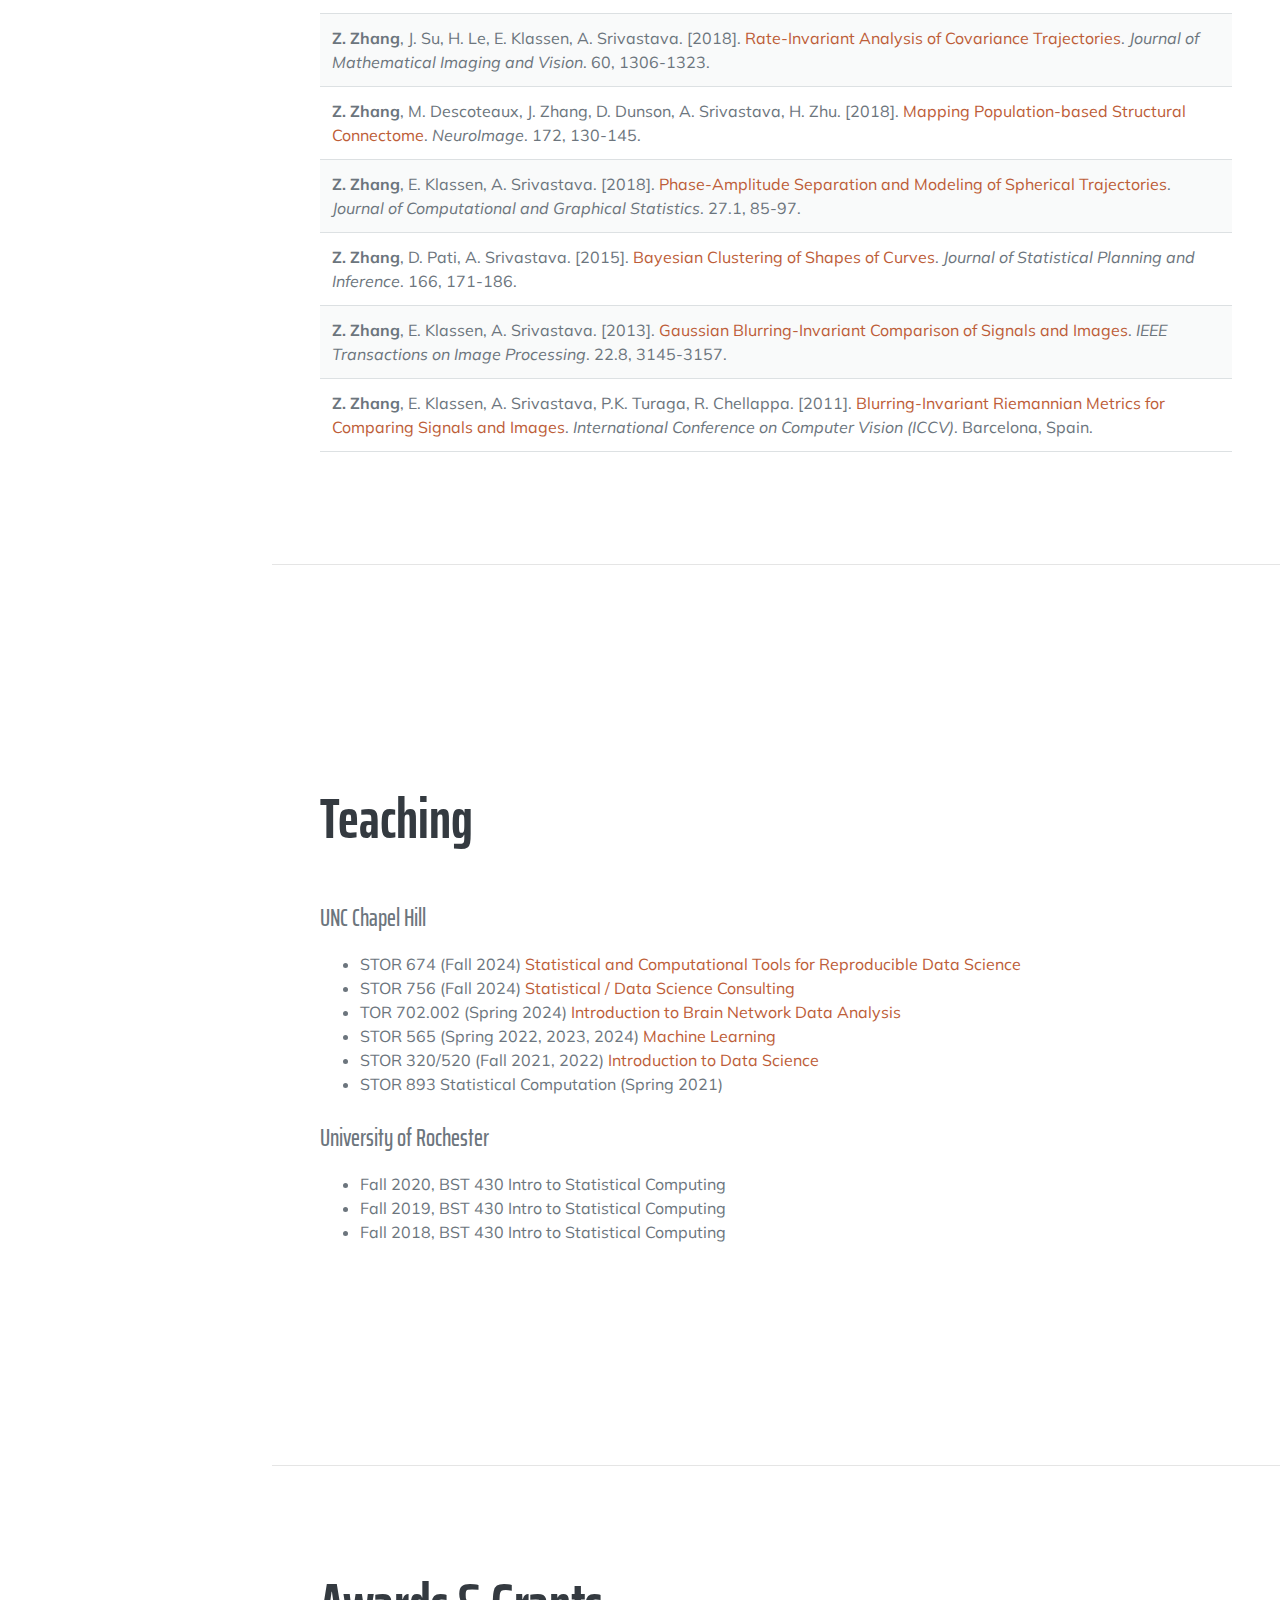
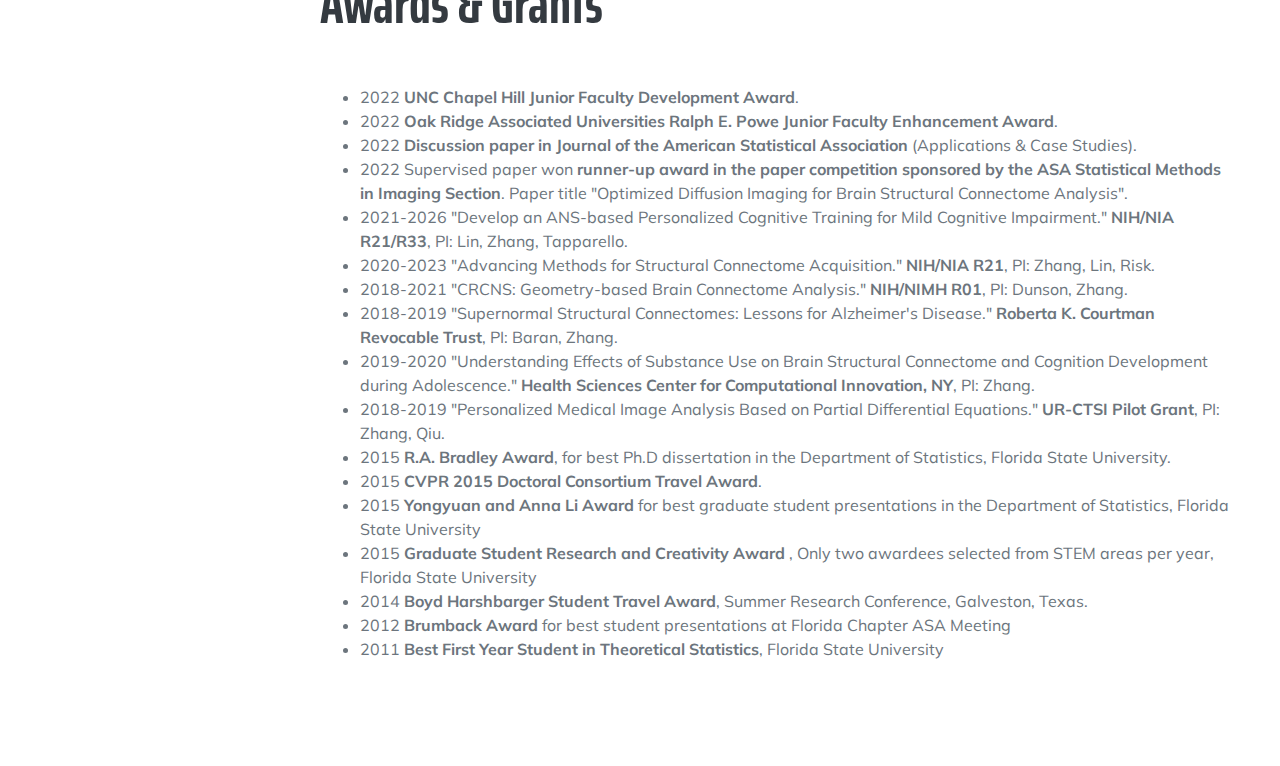
==== commit ae5833e0: "add new information" ====
--- a/index.html
+++ b/index.html
@@ -62,8 +62,11 @@
                     <h1 class="mb-1">
                         <p, class="h2"> Short Bio </p>
                     </h1>
-                    <p class="lead mb-5">Zhengwu Zhang is an <strong>assistant professor</strong> in  <a href="https://stat-or.unc.edu/" target="_blank">Statistics and Operations Research</a>
-                     at UNC Chapel Hill. He was an assistant professor in Biostatistics and Computational Biology and Neuroscience at the University of Rochester from 2017 to 2020. Before his tenure-track positions, he was a postdoctoral fellow at the Statistical and Applied Mathematical Sciences Institute (SAMSI) and Duke University. He got his Ph.D. in Statistics from the Florida State University in May 2015 under Professor  <a href="https://anujsrivastava.com/" target="_blank">Anuj Srivastava</a>'s supervision.</p>
+                    <p class="lead mb-5">Zhengwu Zhang is an <strong>Assistant Professor</strong> in  <a href="https://stat-or.unc.edu/" target="_blank">Statistics and Operations Research</a>
+                     at <a href="https://www.unc.edu/" target="_blank"> UNC Chapel Hill</a>.  He currently serves as an <strong>Associate Editor</strong> for 
+                     <a href="https://jasa-acs.github.io/repro-guide/" target="_blank">Reproducibility</a> at
+                     <a href="https://www.tandfonline.com/toc/uasa20/current" target="_blank">Journal of the American Statistical Association</a>. 
+                    He got his Ph.D. in Statistics from the Florida State University in May 2015 under Professor  <a href="https://anujsrivastava.com/" target="_blank">Anuj Srivastava</a>'s supervision.</p>
 
                     <p class="lead mb-5">His primary research interests lie in developing effective statistical and machine learning methods for high-dimensional “objects” with low-dimensional underlying structures. Examples of these objects include images, surfaces, networks, and time-indexed paths on non-linear manifolds, coming from neuroscience, computer vision, epidemiology, genomics, and meteorology.</p>
 
@@ -131,6 +134,13 @@
                     <p class="lead mb-5"> For a <strong>complete list of publications</strong> refer to Zhang's <a href="zhengwu-cv.pdf"> CV </a> or <a href="https://scholar.google.com/citations?user=kGX3AysAAAAJ&hl=en"> Google Scholar </a> <a class="social-icon" href="https://scholar.google.com/citations?user=kGX3AysAAAAJ&hl=en"> <i class="ai ai-google-scholar"></i></a> page. Code/Pipelines can be found in his <a href="zhengwu-cv.pdf"> GitHub website</a>. <p>
 
                 <table class="table-bordered">
+                    <tr>
+                        <td> Y. Zhang, M. Liu, <strong>Z. Zhang</strong>, D. Dunson [2024]. <a href="https://arxiv.org/abs/2212.04535" target="_blank">Motion-Invariant Variational Auto-Encoding of Brain Structural Connectomes</a>. <i> Imaging Neuroscience</i>.</td>
+                    </tr>
+                    <tr>
+                        <td> A. Allen, <strong>Z. Zhang</strong>, A Nobel [2024]. <a href="https://direct.mit.edu/netn/article/doi/10.1162/netn_a_00409/123887" target="_blank">CoCoNest: A Continuous Structural Connectivity-based Nested Parcellation of the Human Cerebral Cortex</a>. <i> Network Neuroscience
+                        </i>.</td>
+                    </tr>
                     <tr>
                     <td> W. Consagra, M. Cole, X. Qiu and <strong>Z. Zhang</strong> [2024]. <a href="https://arxiv.org/abs/2308.05738" target="_blank">Continuous and Atlas-free Analysis of Brain Structural Connectivity</a>. <i> Annals of Applied Statistics</i>.</td>
                 </tr>
@@ -244,31 +254,28 @@
                     <ul class="fa-ul mb-0">
                         <li>
                             <span class="fa-li"><i class="fas fa-book-open"></i></span>
-                            Spring 2024, STOR 702.002 <a href="https://docs.google.com/document/d/1xeX3w_5oL_IV6Q2I_WcyOKsQwwqoCCONBnadbviFTZc/edit?usp=sharing"> Introduction to Brain Network Data Analysis </a>
-                        </li>
-                        <li>
-                            <span class="fa-li"><i class="fas fa-book-open"></i></span>
-                            Spring 2024, STOR 565 <a href="https://www.dropbox.com/scl/fo/5hgzewh02ligmq0sc4uat/h?rlkey=82n4cbqob6tkaed4ijqzxg88y&dl=0"> Machine Learning </a>
-                        </li>
-                        <li>
-                            <span class="fa-li"><i class="fas fa-book-open"></i></span>
-                            Spring 2023, STOR 565 <a href="https://www.dropbox.com/s/aql7bk2ruihzp5j/STOR565_Syllabus_V1.docx?dl=0"> Machine Learning </a>
-                        </li>
-                        <li>
-                            <span class="fa-li"><i class="fas fa-book-open"></i></span>
-                            Fall 2022, STOR 320/520 <a href="https://www.dropbox.com/s/k2g2u57j4cl0szn/STOR320_520_Syllabus_V1.docx?dl=0"> Introduction to Data Science </a>
-                        </li>
-                        <li>
-                            <span class="fa-li"><i class="fas fa-book-open"></i></span>
-                            Spring 2022, STOR 565 <a href="https://www.dropbox.com/s/aql7bk2ruihzp5j/STOR565_Syllabus_V1.docx?dl=0"> Machine Learning </a>
-                        </li>
-                        <li>
-                            <span class="fa-li"><i class="fas fa-book-open"></i></span>
-                            Fall 2021, STOR 320/520 <a href="https://www.dropbox.com/s/cgspuew863wao9d/STOR320_520_Syllabus_V1.pdf?dl=0"> Introduction to Data Science </a>
-                        </li>
-                        <li>
-                            <span class="fa-li"><i class="fas fa-book-open"></i></span>
-                            Spring 2021, STOR 893 Statistical Computation
+                            STOR 674 (Fall 2024) <a href="https://www.dropbox.com/scl/fi/buym2md409cbnn486b6kg/STOR674syllabus.pdf?rlkey=gxu37t06ayjryxttejxpsdisf&dl=0"> Statistical and Computational Tools for Reproducible Data Science </a>
+                        </li>
+                        <li>
+                            <span class="fa-li"><i class="fas fa-book-open"></i></span>
+                            STOR 756 (Fall 2024) <a href="https://stor.unc.edu/outreach/consulting/"> Statistical / Data Science Consulting </a>
+                        </li>
+                        <li>
+                            <span class="fa-li"><i class="fas fa-book-open"></i></span>
+                            TOR 702.002 (Spring 2024) <a href="https://docs.google.com/document/d/1xeX3w_5oL_IV6Q2I_WcyOKsQwwqoCCONBnadbviFTZc/edit?usp=sharing"> Introduction to Brain Network Data Analysis </a>
+                        </li>
+   
+                        <li>
+                            <span class="fa-li"><i class="fas fa-book-open"></i></span>
+                            STOR 565 (Spring 2022, 2023, 2024) <a href="https://www.dropbox.com/s/aql7bk2ruihzp5j/STOR565_Syllabus_V1.docx?dl=0"> Machine Learning </a>
+                        </li>
+                        <li>
+                            <span class="fa-li"><i class="fas fa-book-open"></i></span>
+                            STOR 320/520 (Fall 2021, 2022) <a href="https://www.dropbox.com/s/cgspuew863wao9d/STOR320_520_Syllabus_V1.pdf?dl=0"> Introduction to Data Science </a>
+                        </li>
+                        <li>
+                            <span class="fa-li"><i class="fas fa-book-open"></i></span>
+                            STOR 893 Statistical Computation (Spring 2021)
                         </li>
                     </ul>
                     <br /> 
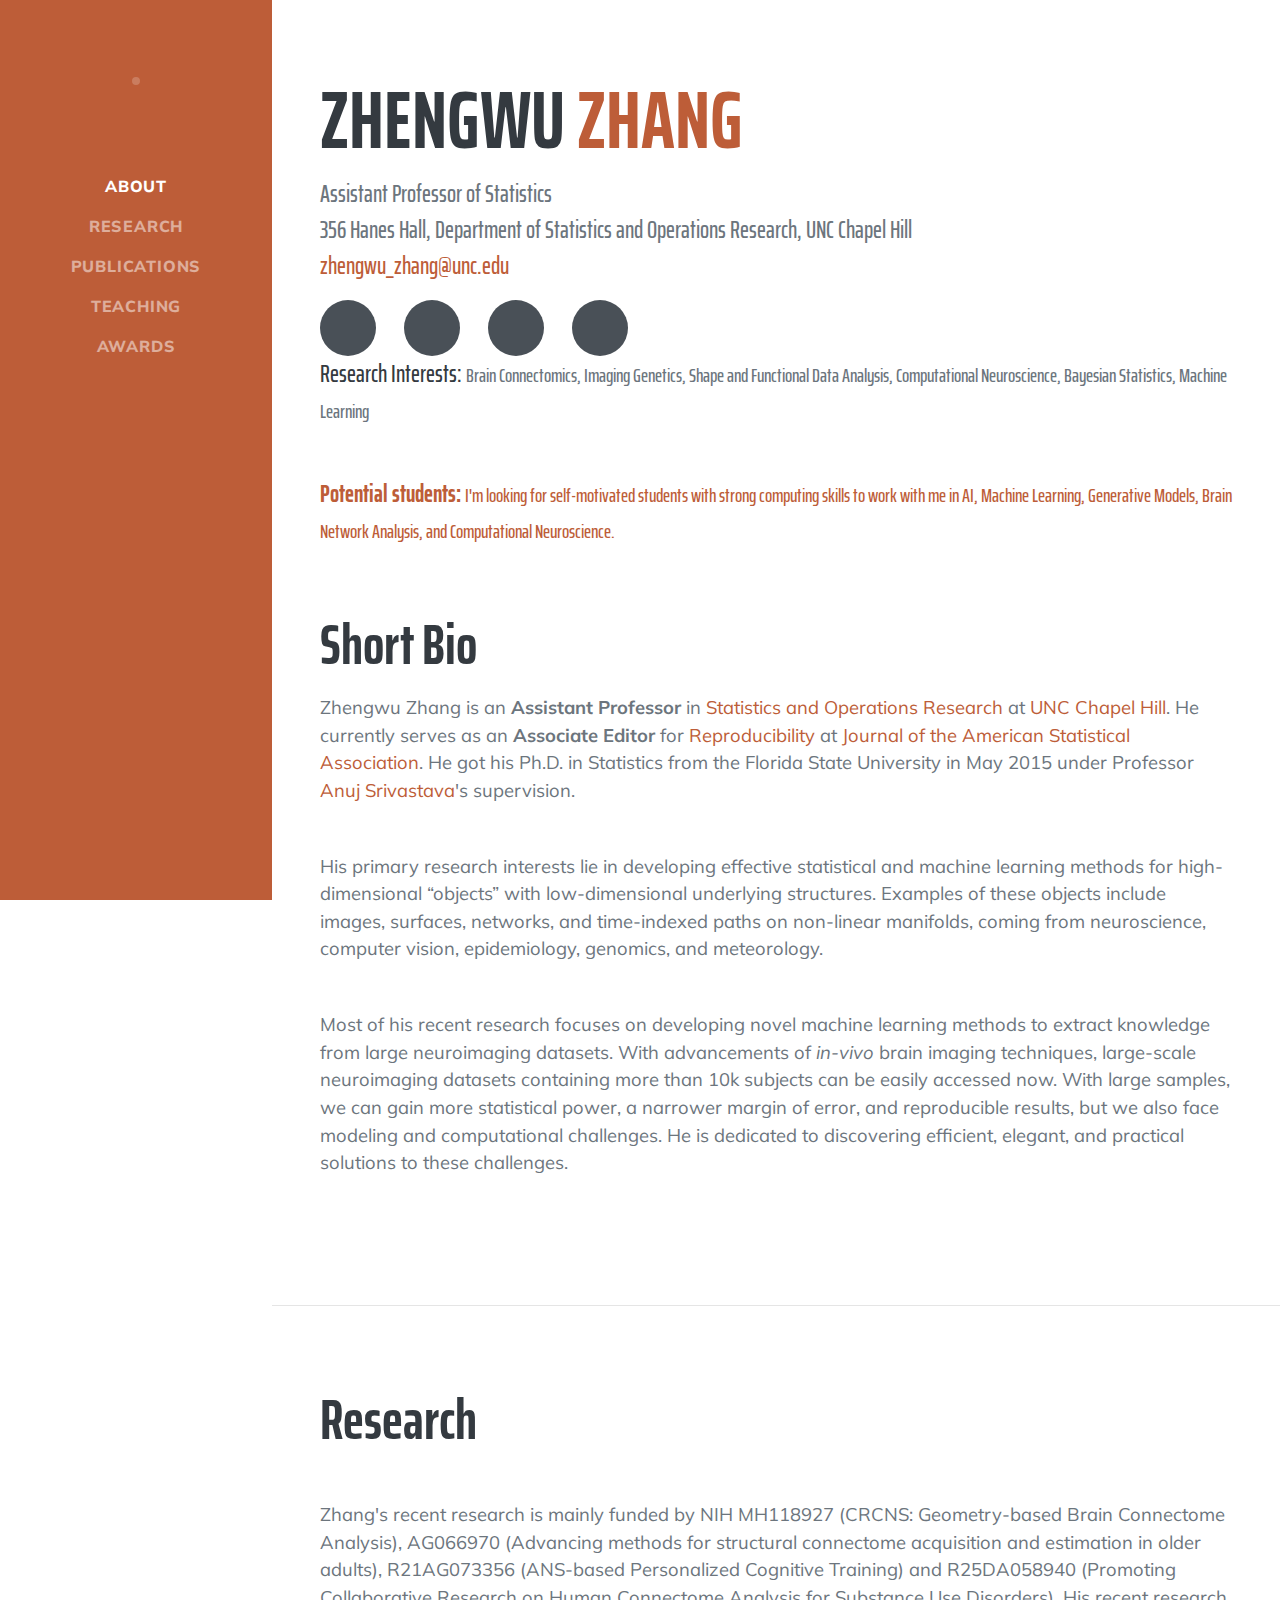
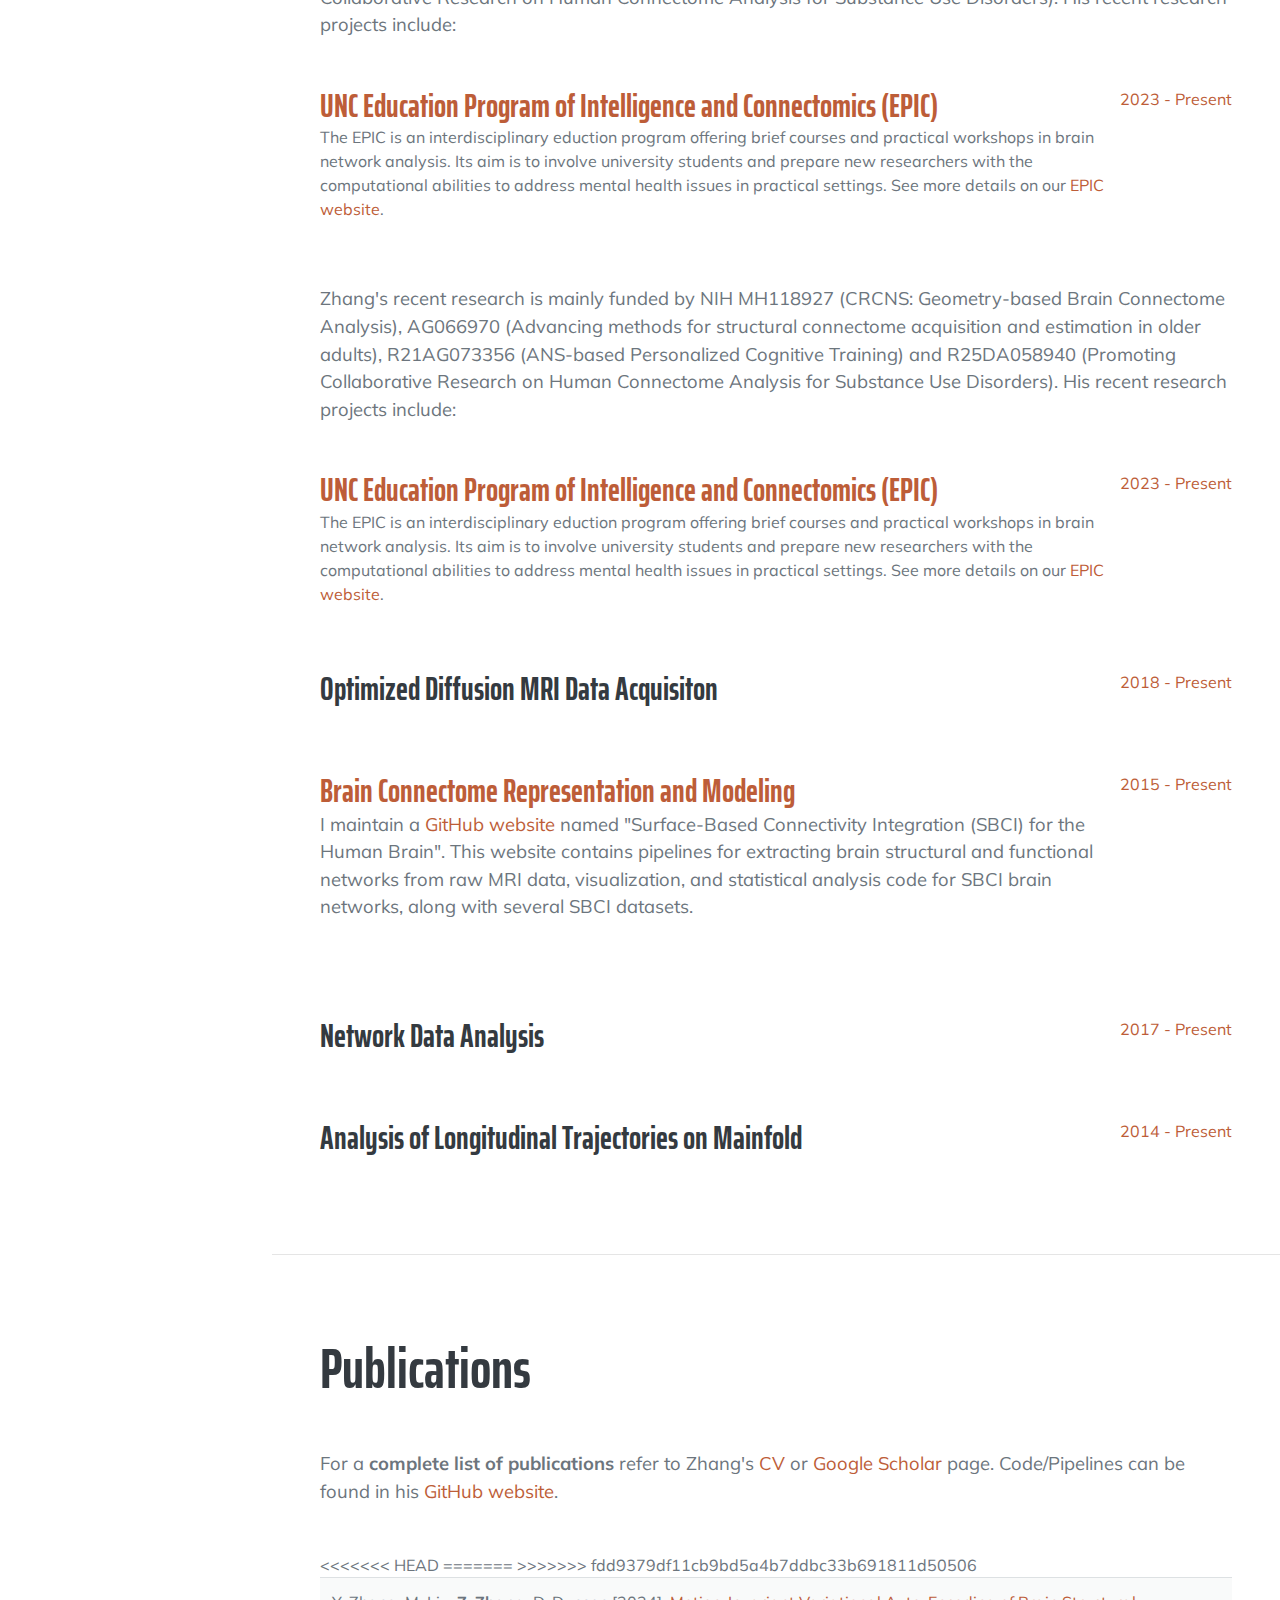
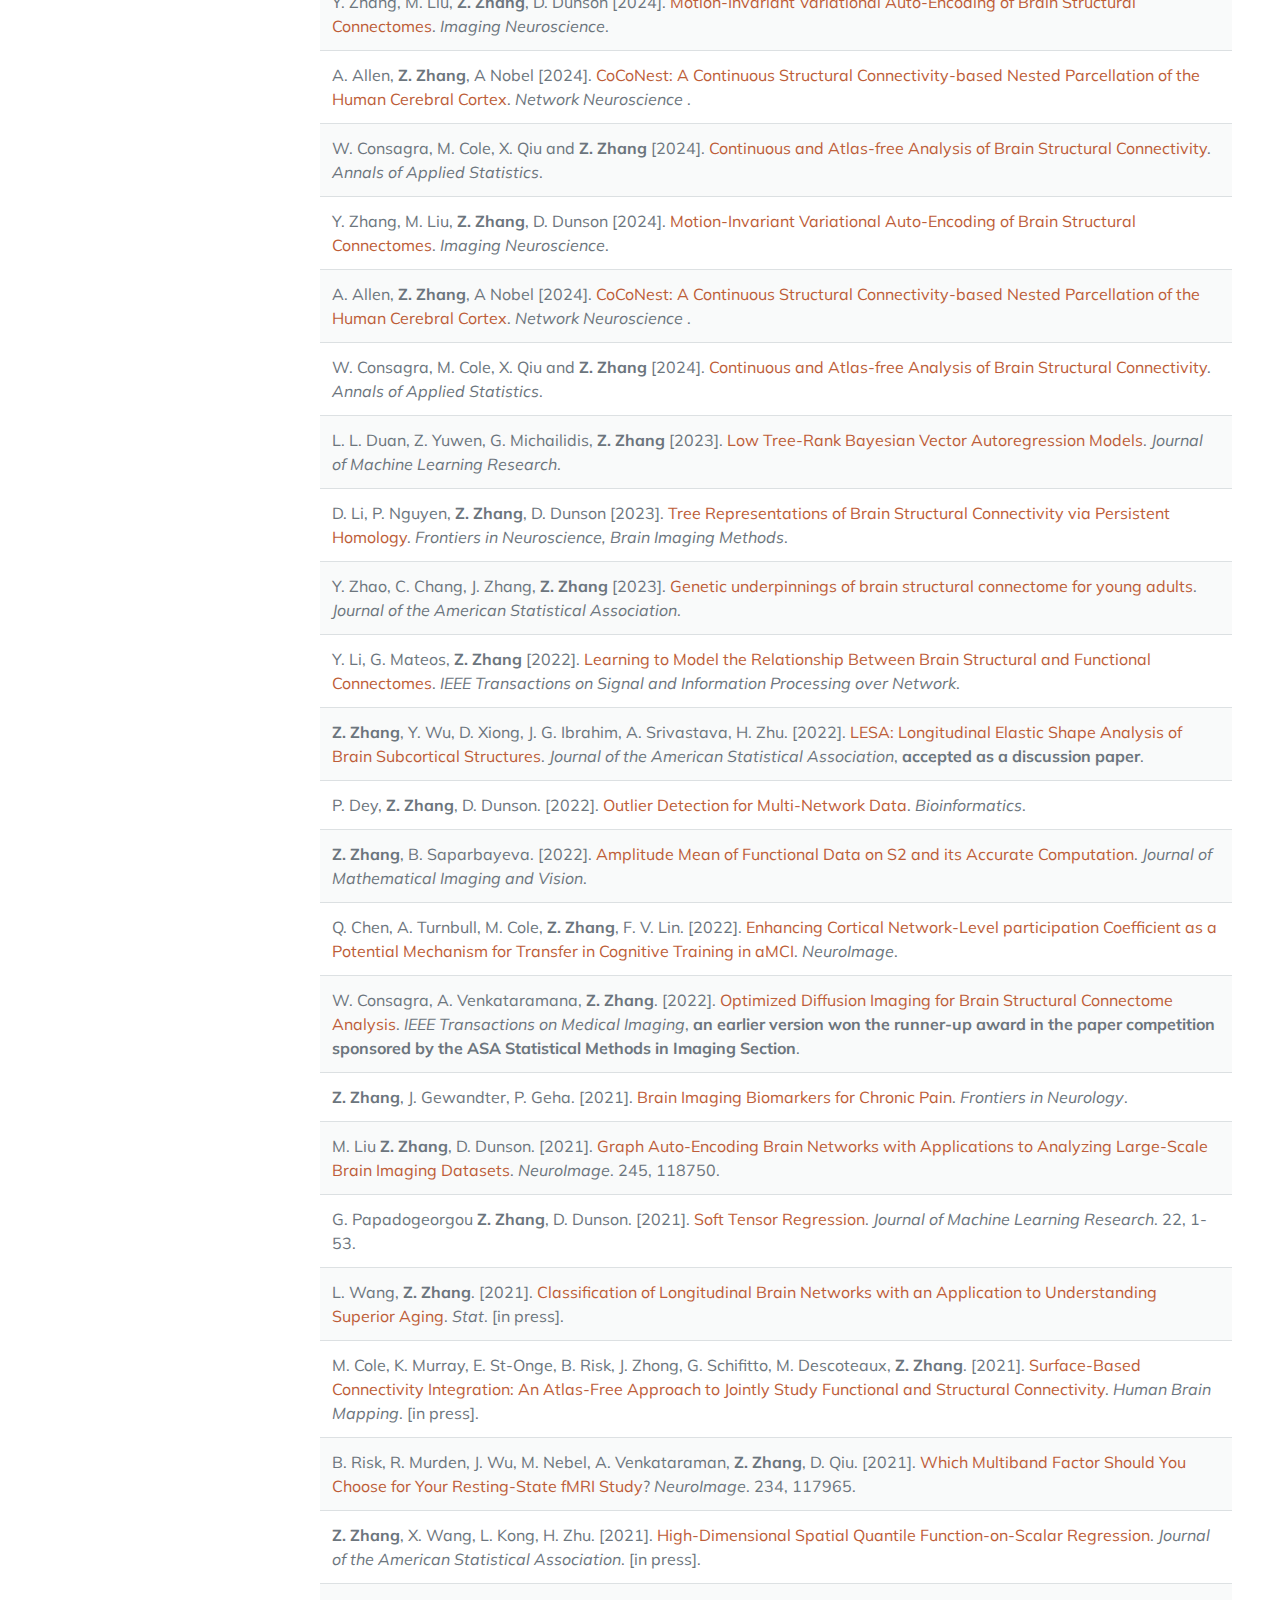
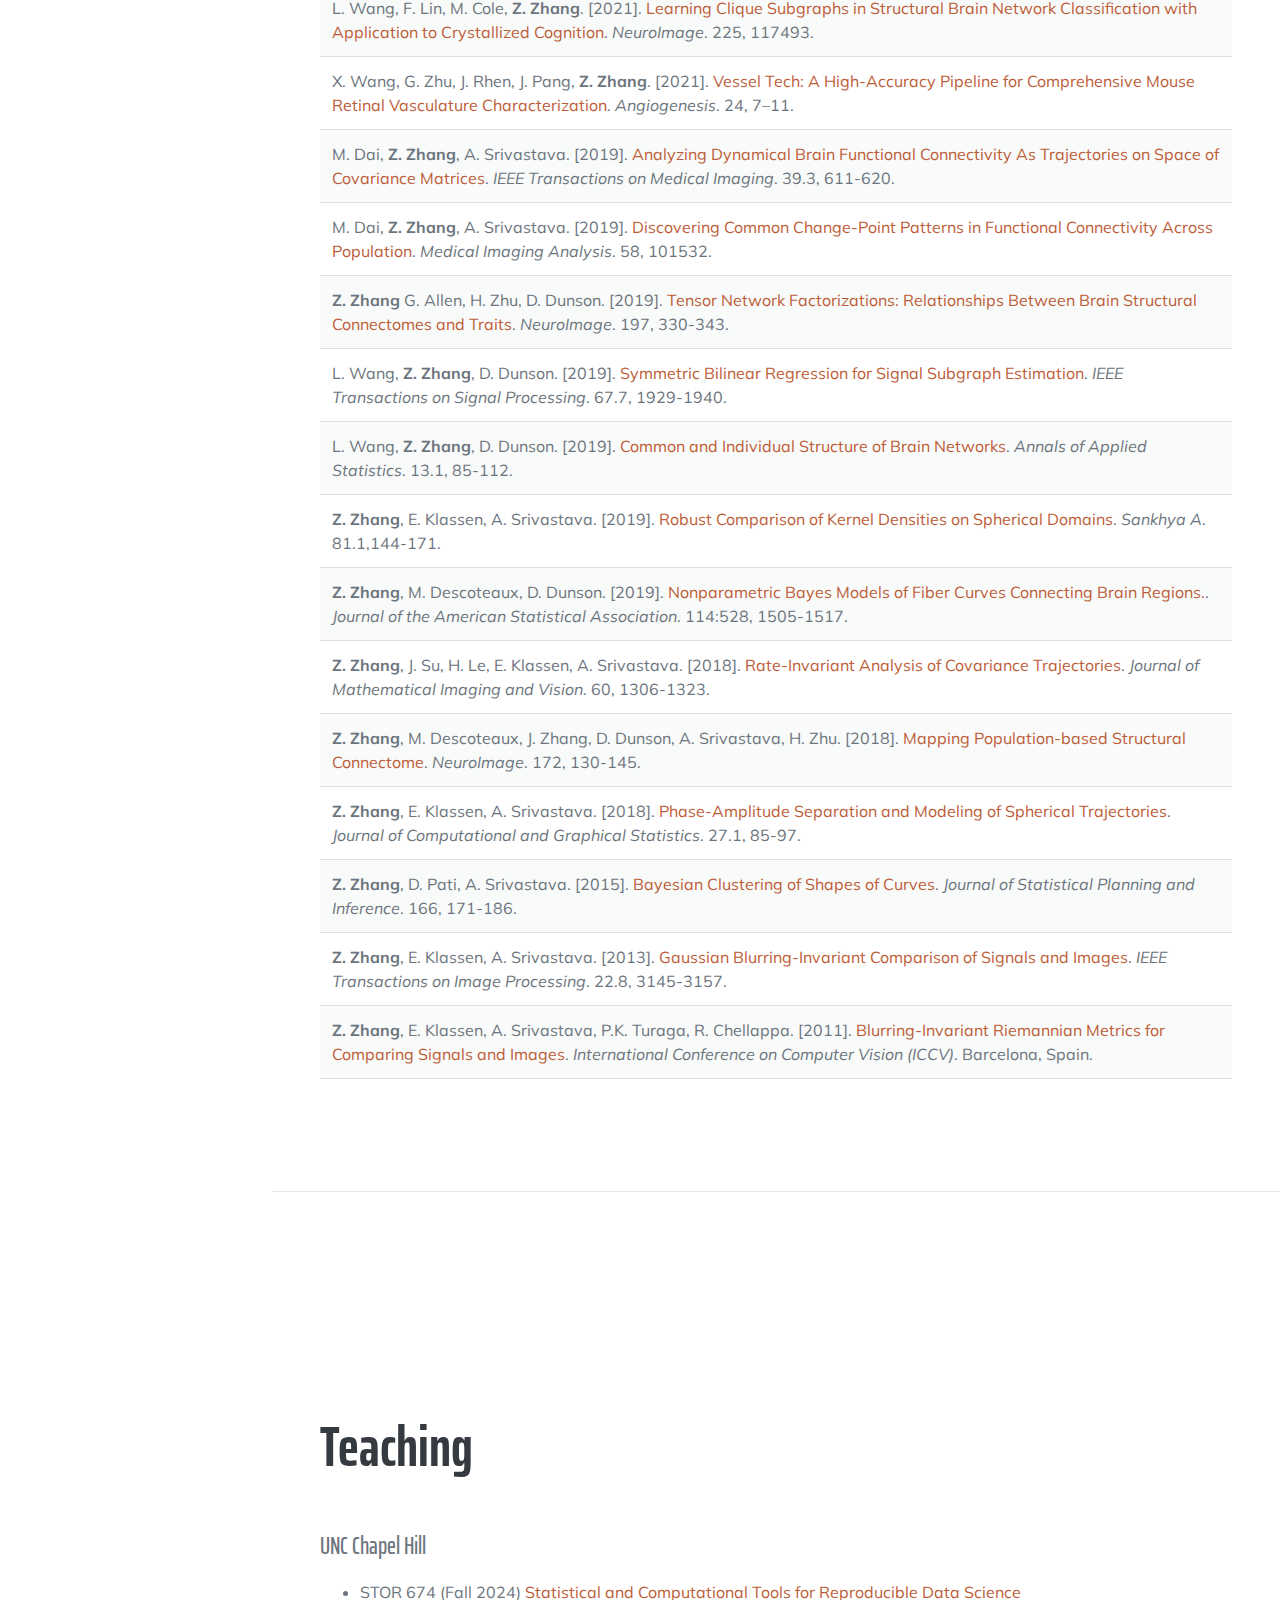
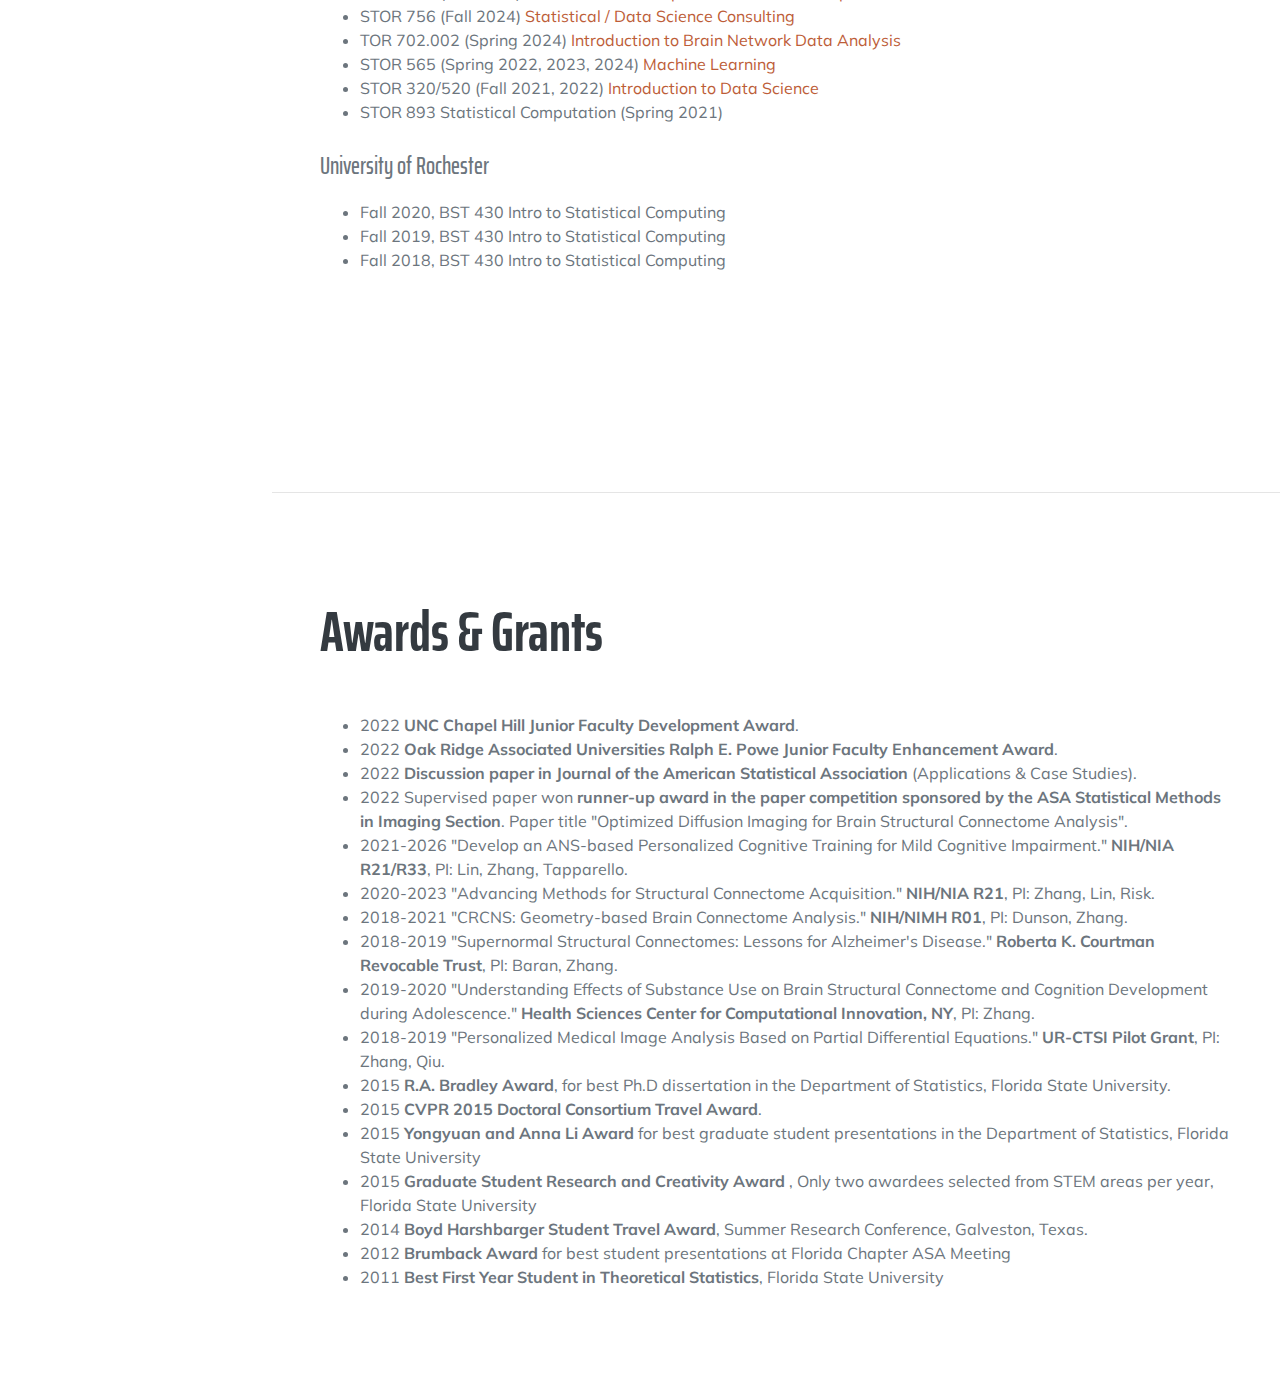
==== commit a8320874: "Merge branch 'master' of github.com:zhengwu/zhengwu.github.io" ====
--- a/index.html
+++ b/index.html
@@ -90,6 +90,16 @@
                         </div>
                         <div class="flex-shrink-0"><span class="text-primary">2023 - Present</span></div>
                     </div>
+                    <p class="lead mb-5">Zhang's recent research is mainly funded by NIH MH118927 (CRCNS: Geometry-based Brain Connectome Analysis), AG066970 (Advancing methods for structural connectome acquisition and estimation in older adults), R21AG073356 (ANS-based Personalized Cognitive Training) and R25DA058940
+                    (Promoting Collaborative Research on Human Connectome Analysis for Substance Use Disorders). His recent research projects include: </p>
+
+                    <div class="d-flex flex-column flex-md-row justify-content-between mb-5">
+                        <div class="flex-grow-1">
+                            <h3 class="mb-0"><a href="https://www.unc-epic.org/" target="_blank">UNC Education Program of Intelligence and Connectomics (EPIC)</a></h3>
+                            <p> The EPIC is an interdisciplinary eduction program offering brief courses and practical workshops in brain network analysis. Its aim is to involve university students and prepare new researchers with the computational abilities to address mental health issues in practical settings. See more details on our <a href="https://www.unc-epic.org/" target="_blank">EPIC website</a>. </p>
+                        </div>
+                        <div class="flex-shrink-0"><span class="text-primary">2023 - Present</span></div>
+                    </div>
 
                     <div class="d-flex flex-column flex-md-row justify-content-between mb-5">
                         <div class="flex-grow-1">
@@ -142,6 +152,19 @@
                         </i>.</td>
                     </tr>
                     <tr>
+                    <td> W. Consagra, M. Cole, X. Qiu and <strong>Z. Zhang</strong> [2024]. <a href="https://arxiv.org/abs/2308.05738" target="_blank">Continuous and Atlas-free Analysis of Brain Structural Connectivity</a>. <i> Annals of Applied Statistics</i>.</td>
+                </tr>
+                    <tr>
+<<<<<<< HEAD
+                        <td> Y. Zhang, M. Liu, <strong>Z. Zhang</strong>, D. Dunson [2024]. <a href="https://arxiv.org/abs/2212.04535" target="_blank">Motion-Invariant Variational Auto-Encoding of Brain Structural Connectomes</a>. <i> Imaging Neuroscience</i>.</td>
+                    </tr>
+                    <tr>
+                        <td> A. Allen, <strong>Z. Zhang</strong>, A Nobel [2024]. <a href="https://direct.mit.edu/netn/article/doi/10.1162/netn_a_00409/123887" target="_blank">CoCoNest: A Continuous Structural Connectivity-based Nested Parcellation of the Human Cerebral Cortex</a>. <i> Network Neuroscience
+                        </i>.</td>
+                    </tr>
+                    <tr>
+=======
+>>>>>>> fdd9379df11cb9bd5a4b7ddbc33b691811d50506
                     <td> W. Consagra, M. Cole, X. Qiu and <strong>Z. Zhang</strong> [2024]. <a href="https://arxiv.org/abs/2308.05738" target="_blank">Continuous and Atlas-free Analysis of Brain Structural Connectivity</a>. <i> Annals of Applied Statistics</i>.</td>
                 </tr>
                     <tr>
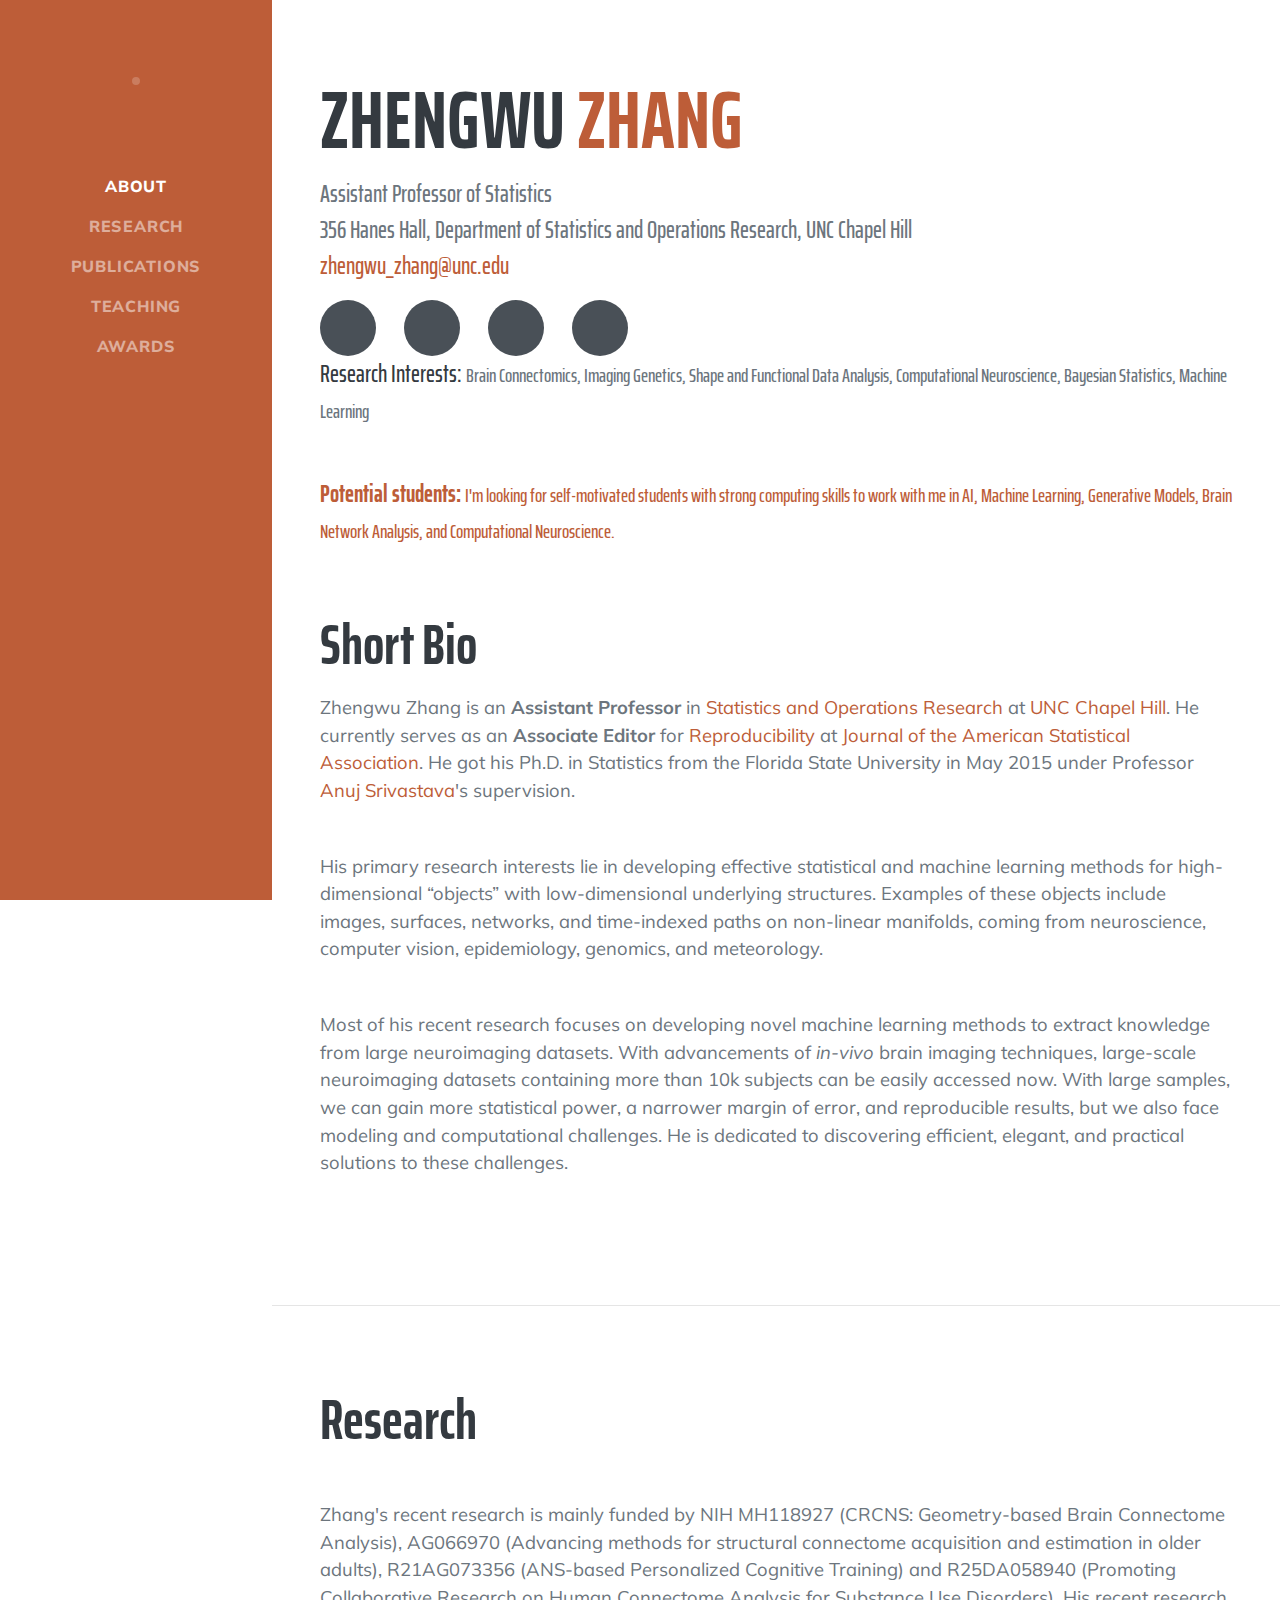
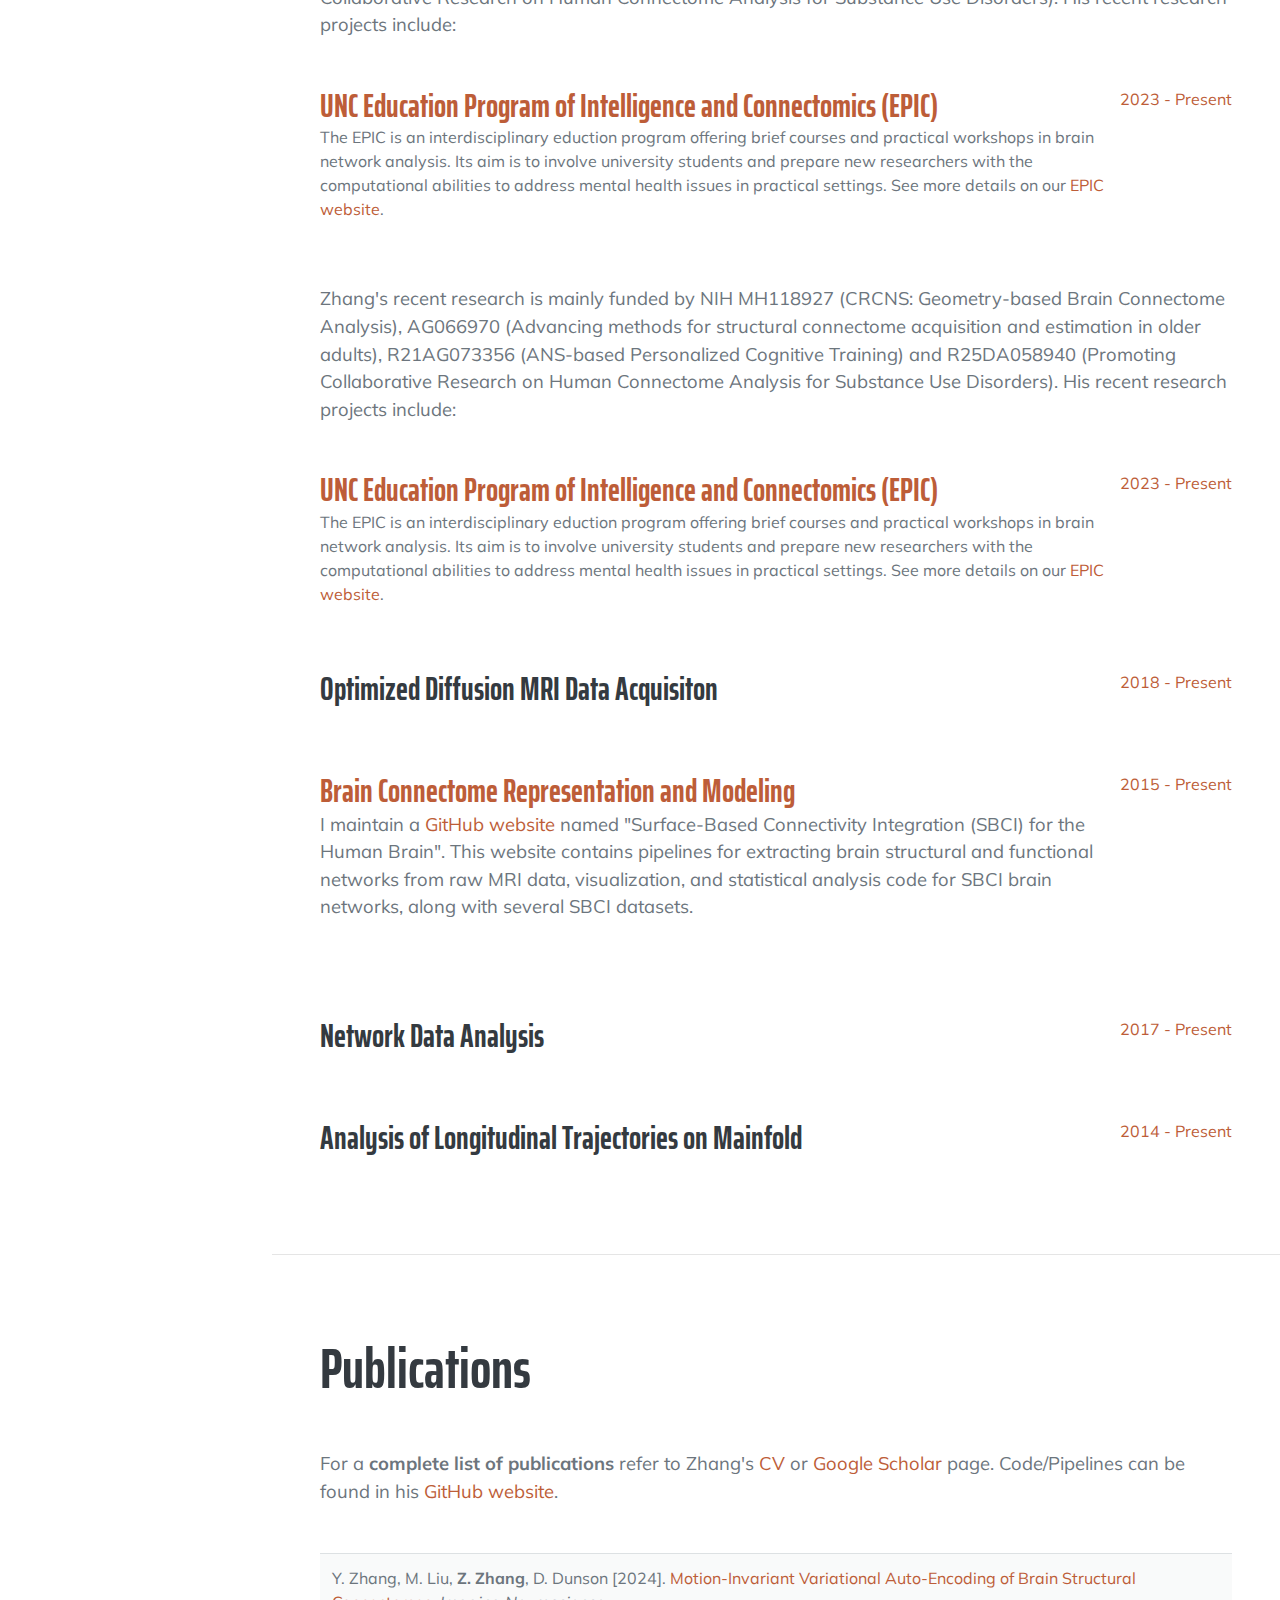
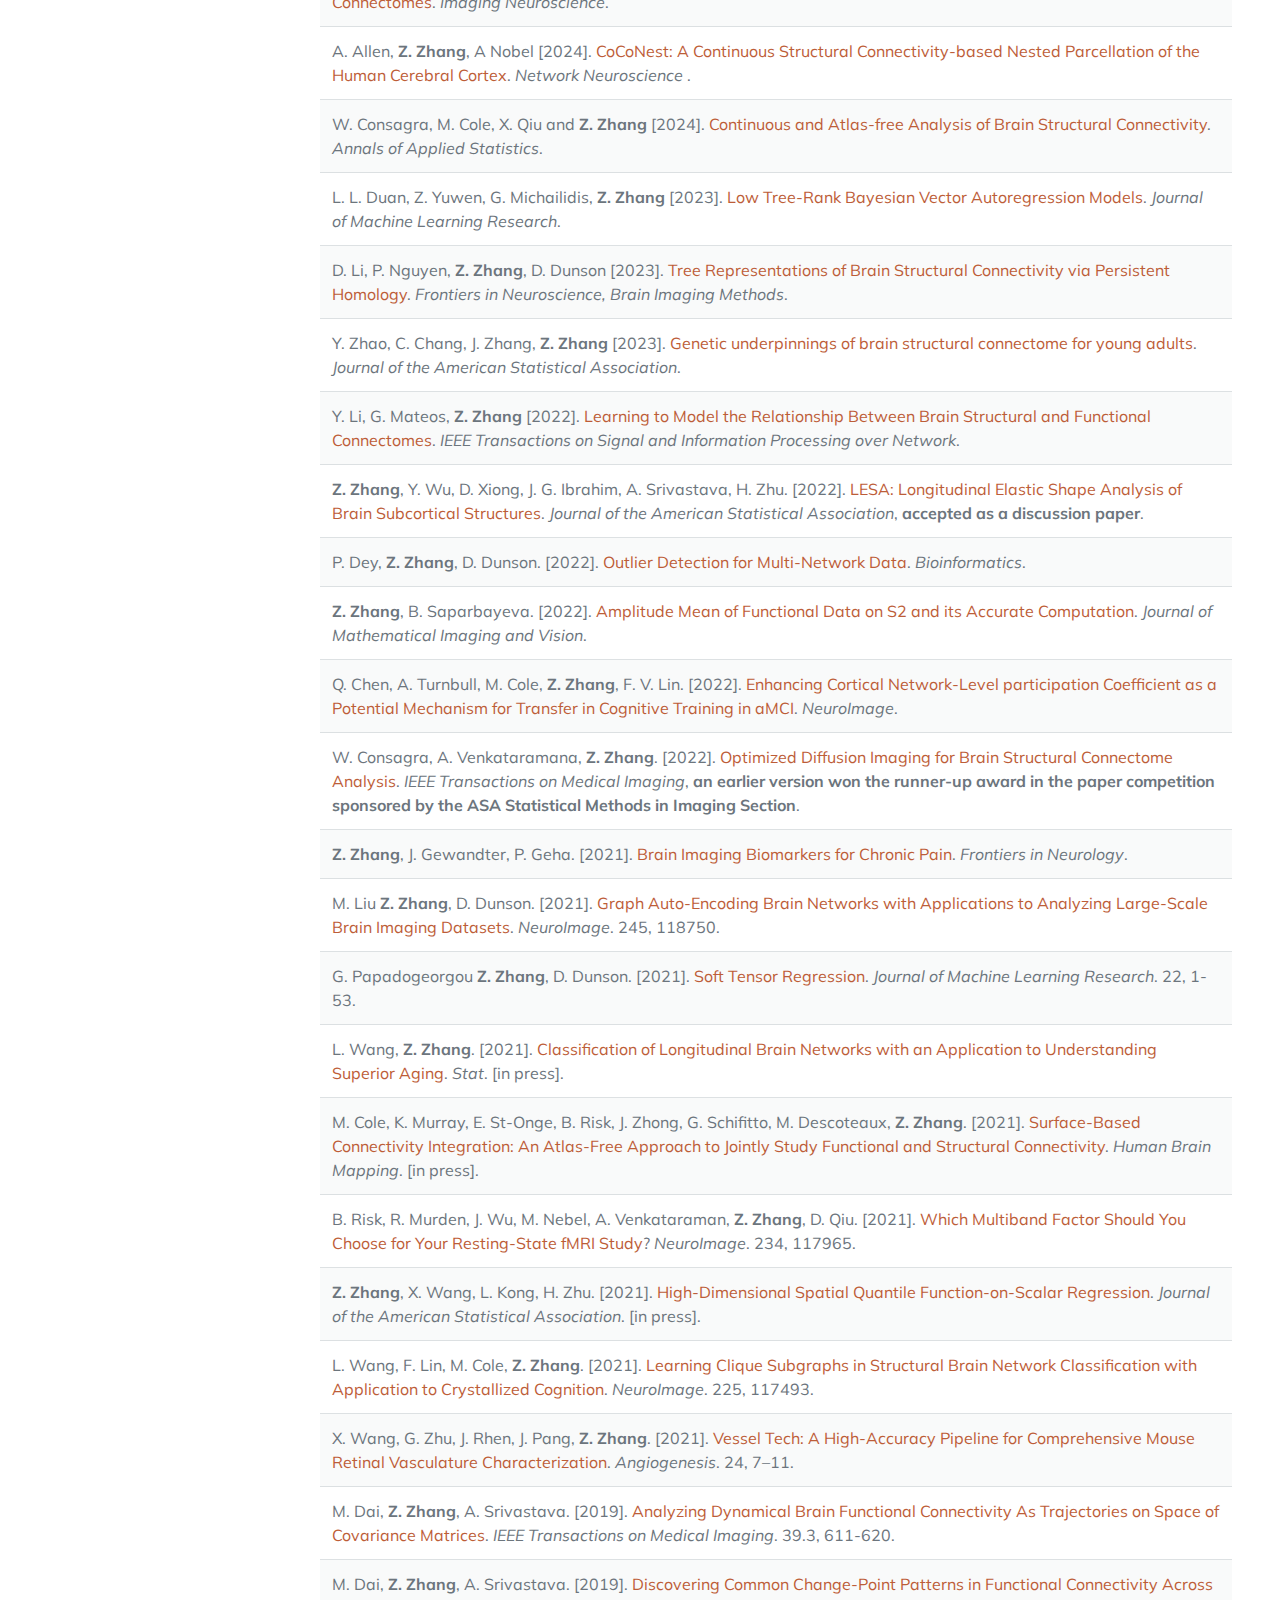
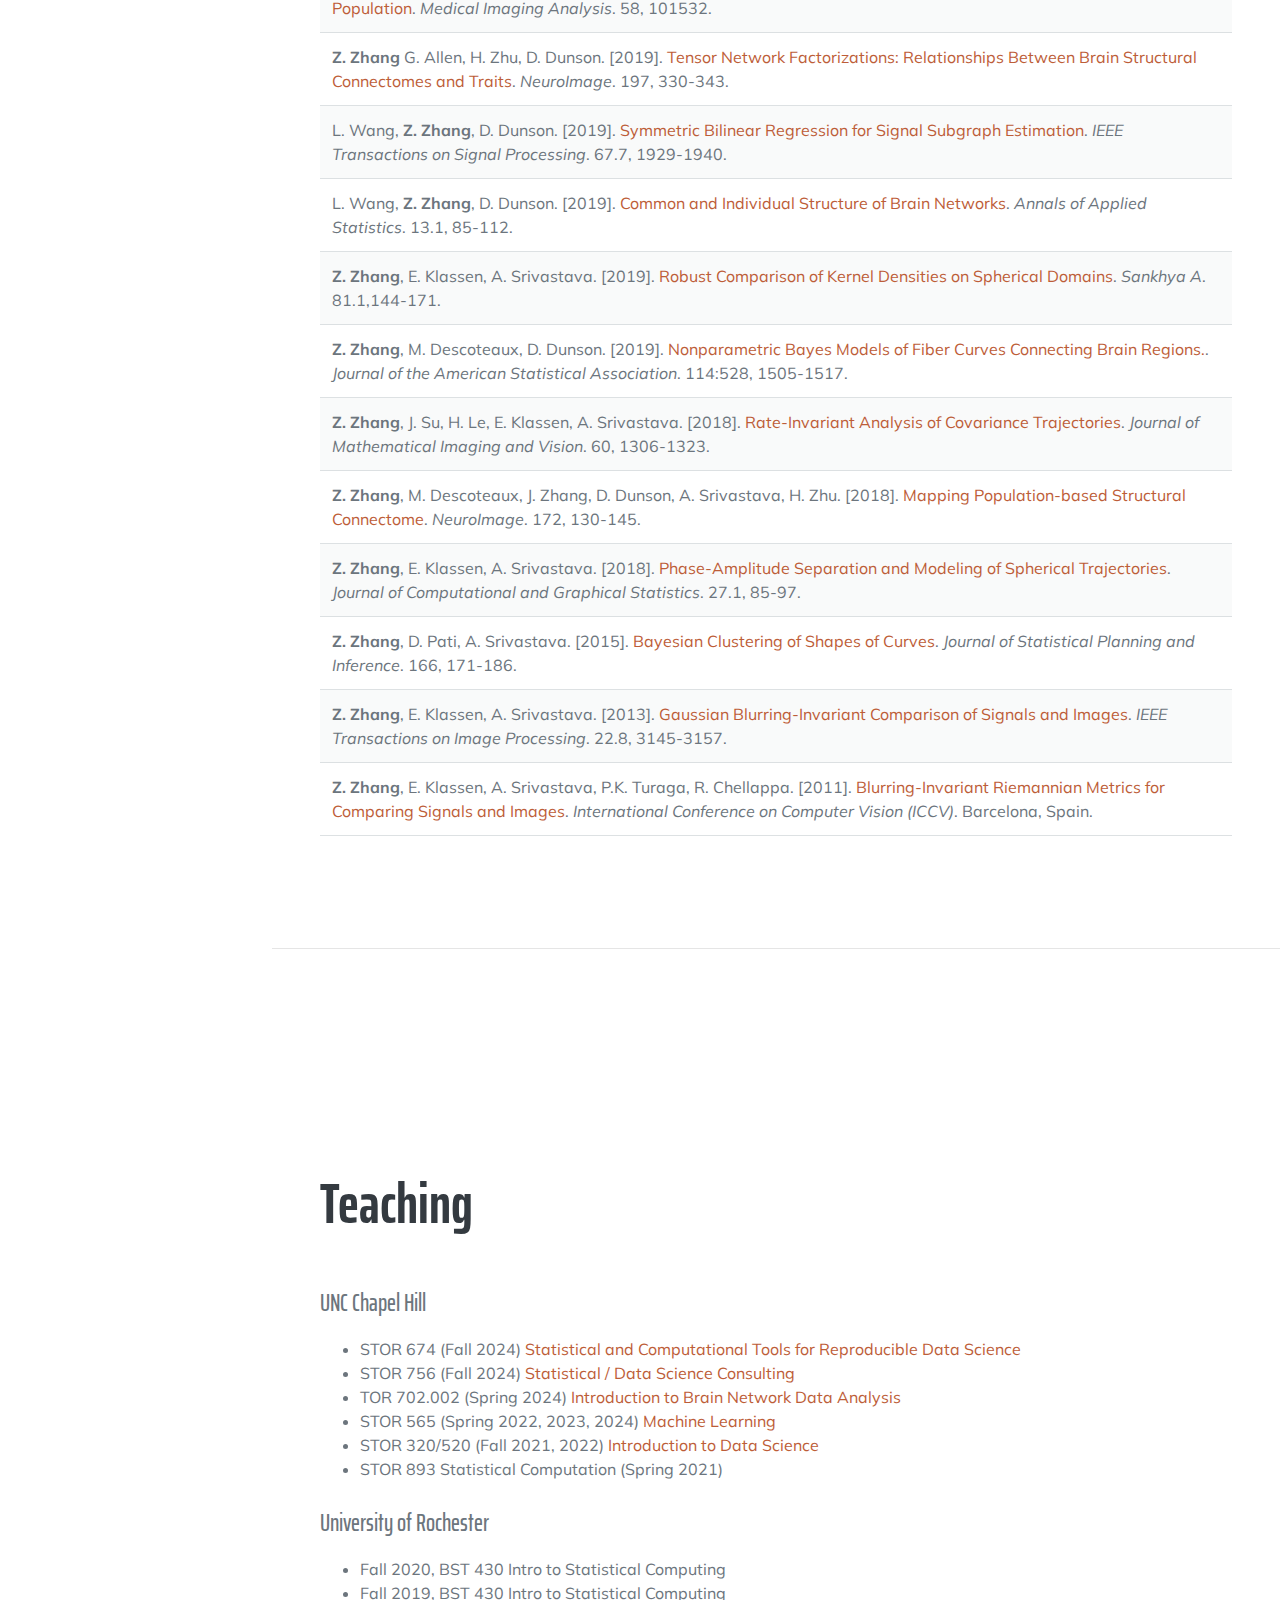
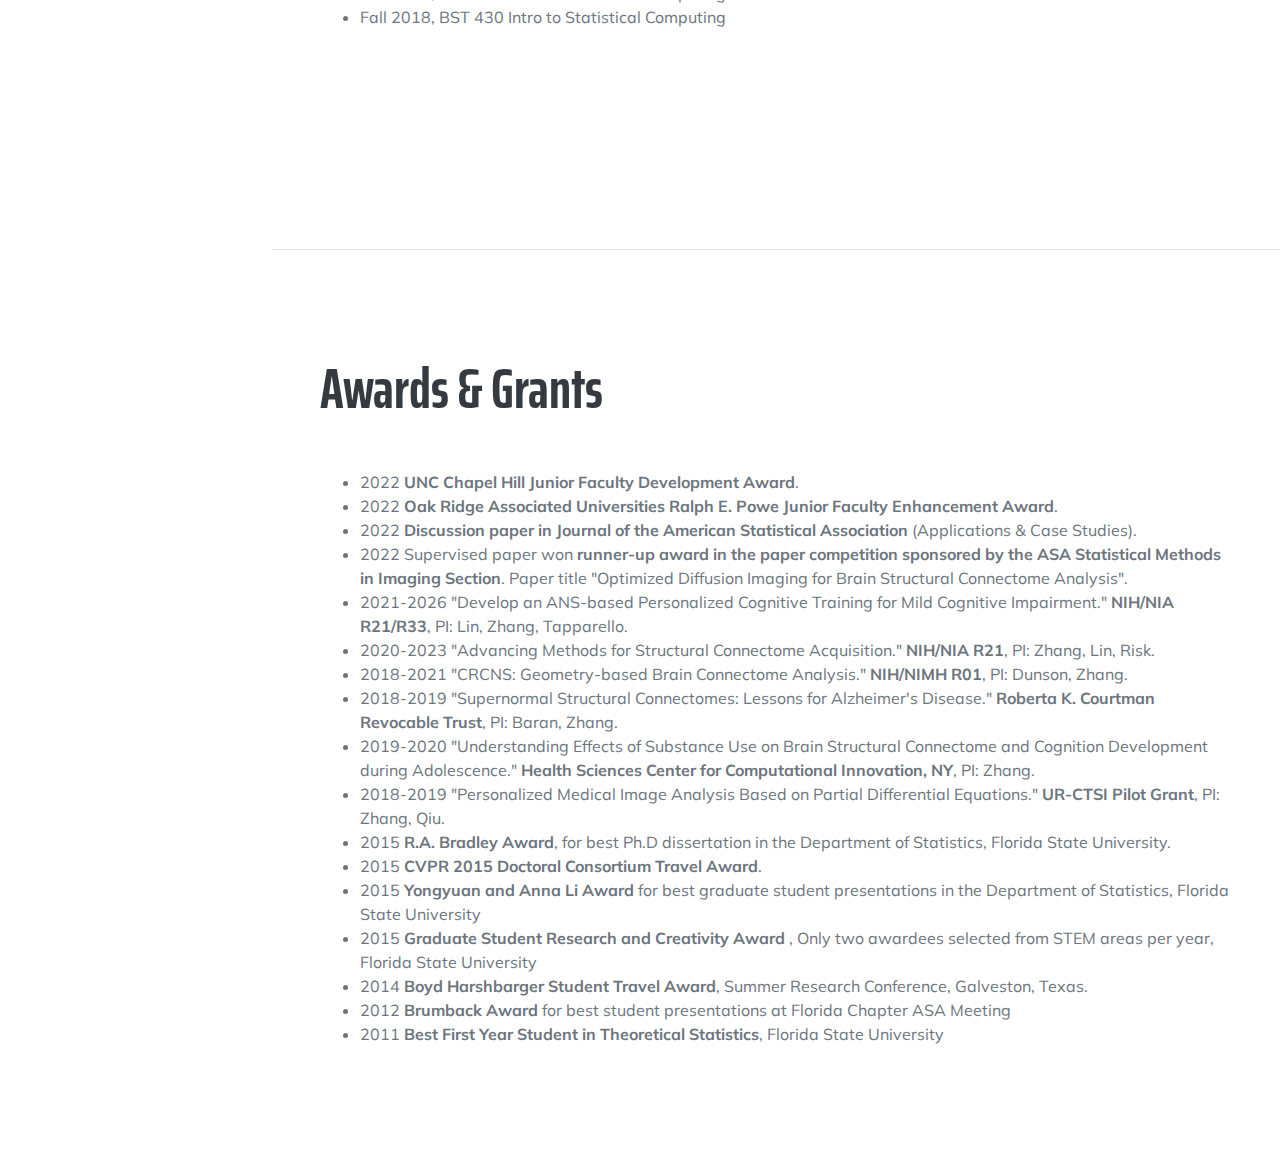
==== commit f2cc6a16: "modify index.html" ====
--- a/index.html
+++ b/index.html
@@ -153,20 +153,6 @@
                     </tr>
                     <tr>
                     <td> W. Consagra, M. Cole, X. Qiu and <strong>Z. Zhang</strong> [2024]. <a href="https://arxiv.org/abs/2308.05738" target="_blank">Continuous and Atlas-free Analysis of Brain Structural Connectivity</a>. <i> Annals of Applied Statistics</i>.</td>
-                </tr>
-                    <tr>
-<<<<<<< HEAD
-                        <td> Y. Zhang, M. Liu, <strong>Z. Zhang</strong>, D. Dunson [2024]. <a href="https://arxiv.org/abs/2212.04535" target="_blank">Motion-Invariant Variational Auto-Encoding of Brain Structural Connectomes</a>. <i> Imaging Neuroscience</i>.</td>
-                    </tr>
-                    <tr>
-                        <td> A. Allen, <strong>Z. Zhang</strong>, A Nobel [2024]. <a href="https://direct.mit.edu/netn/article/doi/10.1162/netn_a_00409/123887" target="_blank">CoCoNest: A Continuous Structural Connectivity-based Nested Parcellation of the Human Cerebral Cortex</a>. <i> Network Neuroscience
-                        </i>.</td>
-                    </tr>
-                    <tr>
-=======
->>>>>>> fdd9379df11cb9bd5a4b7ddbc33b691811d50506
-                    <td> W. Consagra, M. Cole, X. Qiu and <strong>Z. Zhang</strong> [2024]. <a href="https://arxiv.org/abs/2308.05738" target="_blank">Continuous and Atlas-free Analysis of Brain Structural Connectivity</a>. <i> Annals of Applied Statistics</i>.</td>
-                </tr>
                     <tr>
                     <td> L. L. Duan, Z. Yuwen, G. Michailidis, <strong>Z. Zhang</strong> [2023]. <a href="https://jmlr.org/papers/v24/22-0360.html" target="_blank">Low Tree-Rank Bayesian Vector Autoregression Models</a>. <i> Journal of Machine Learning Research</i>.</td>
                 </tr>
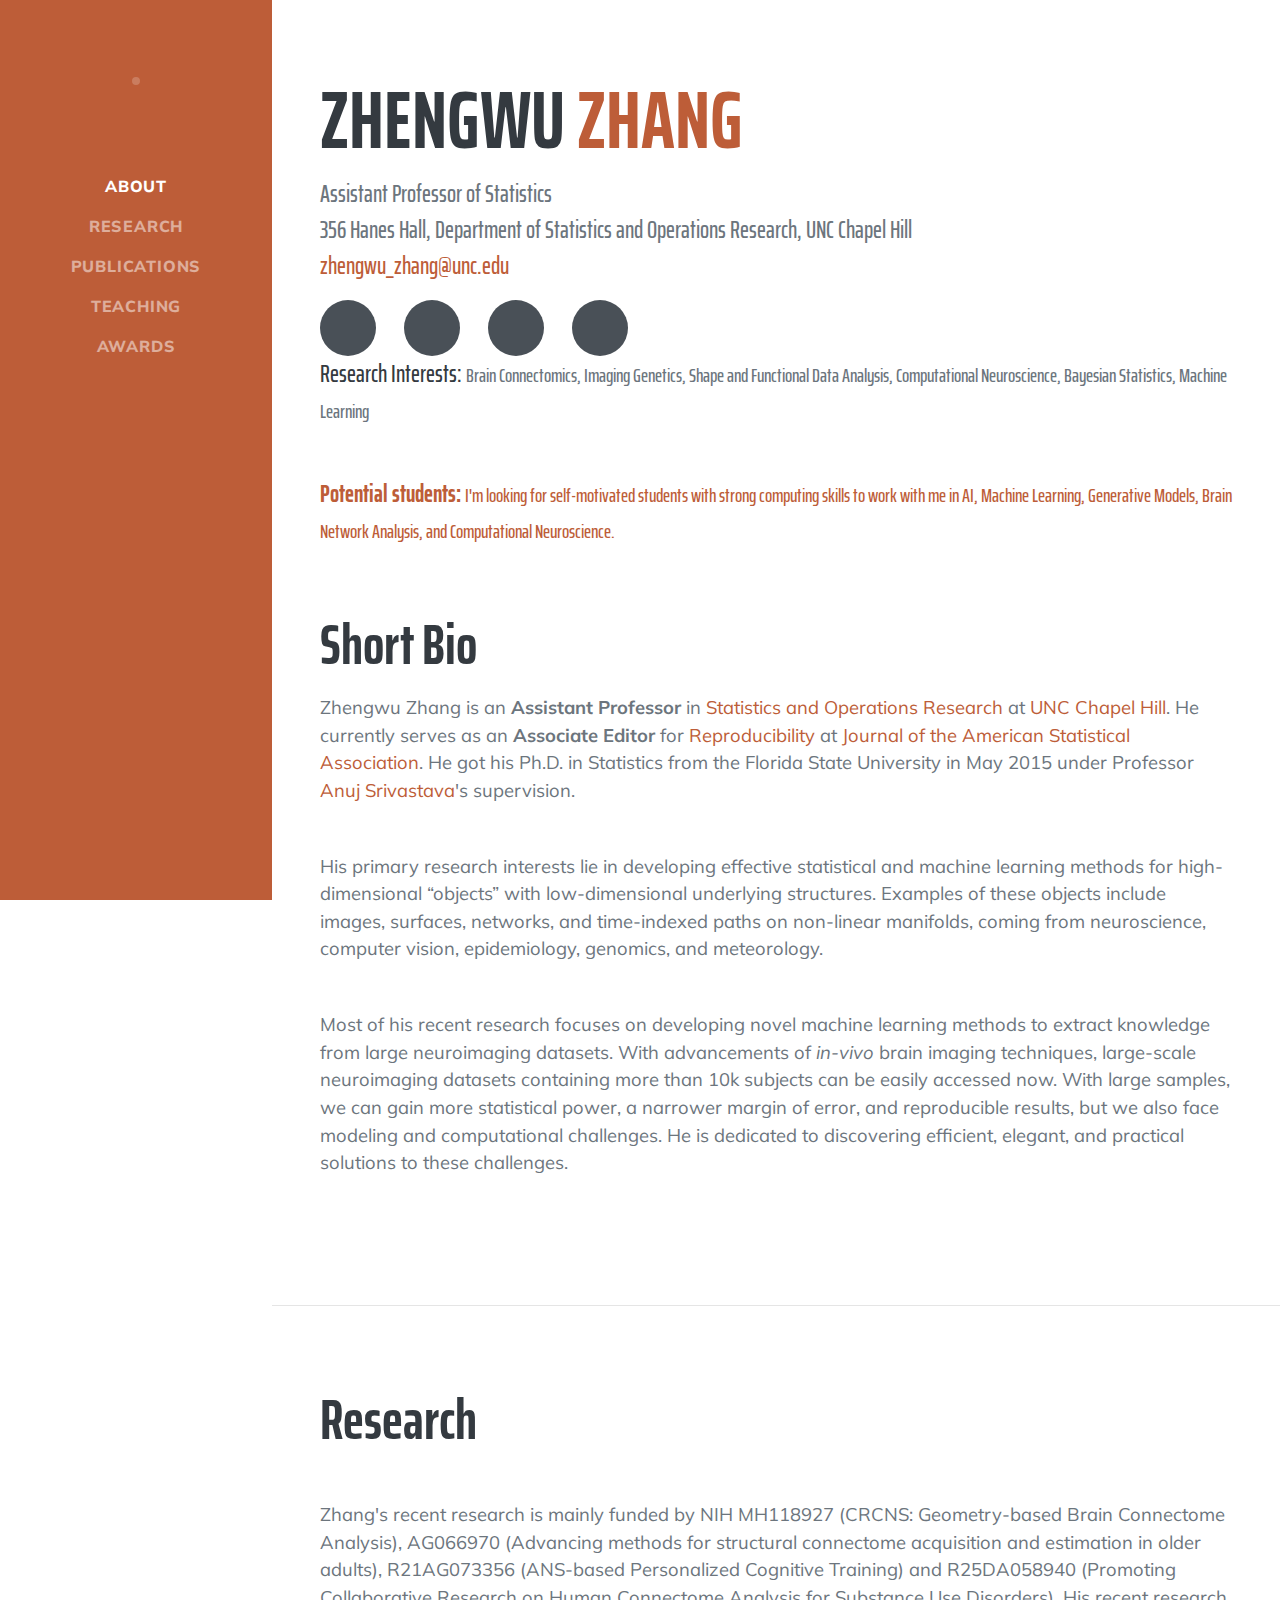
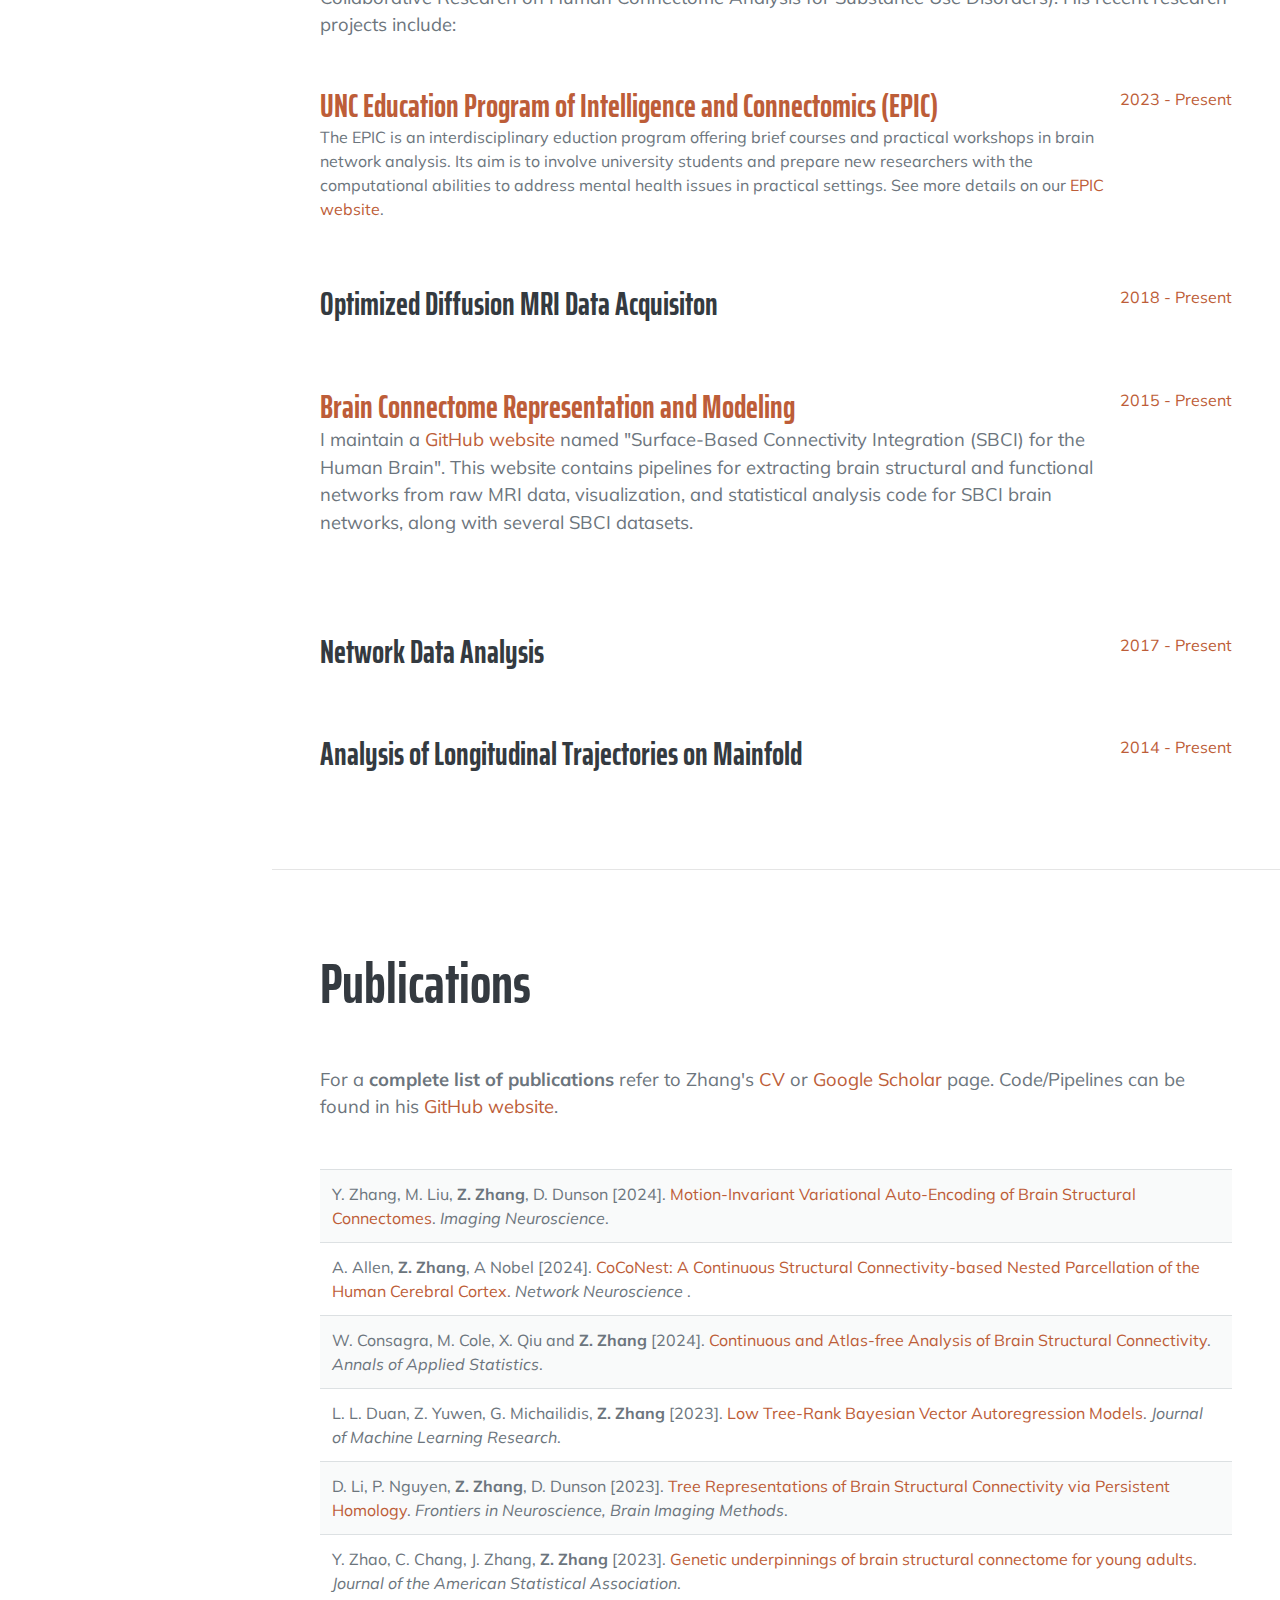
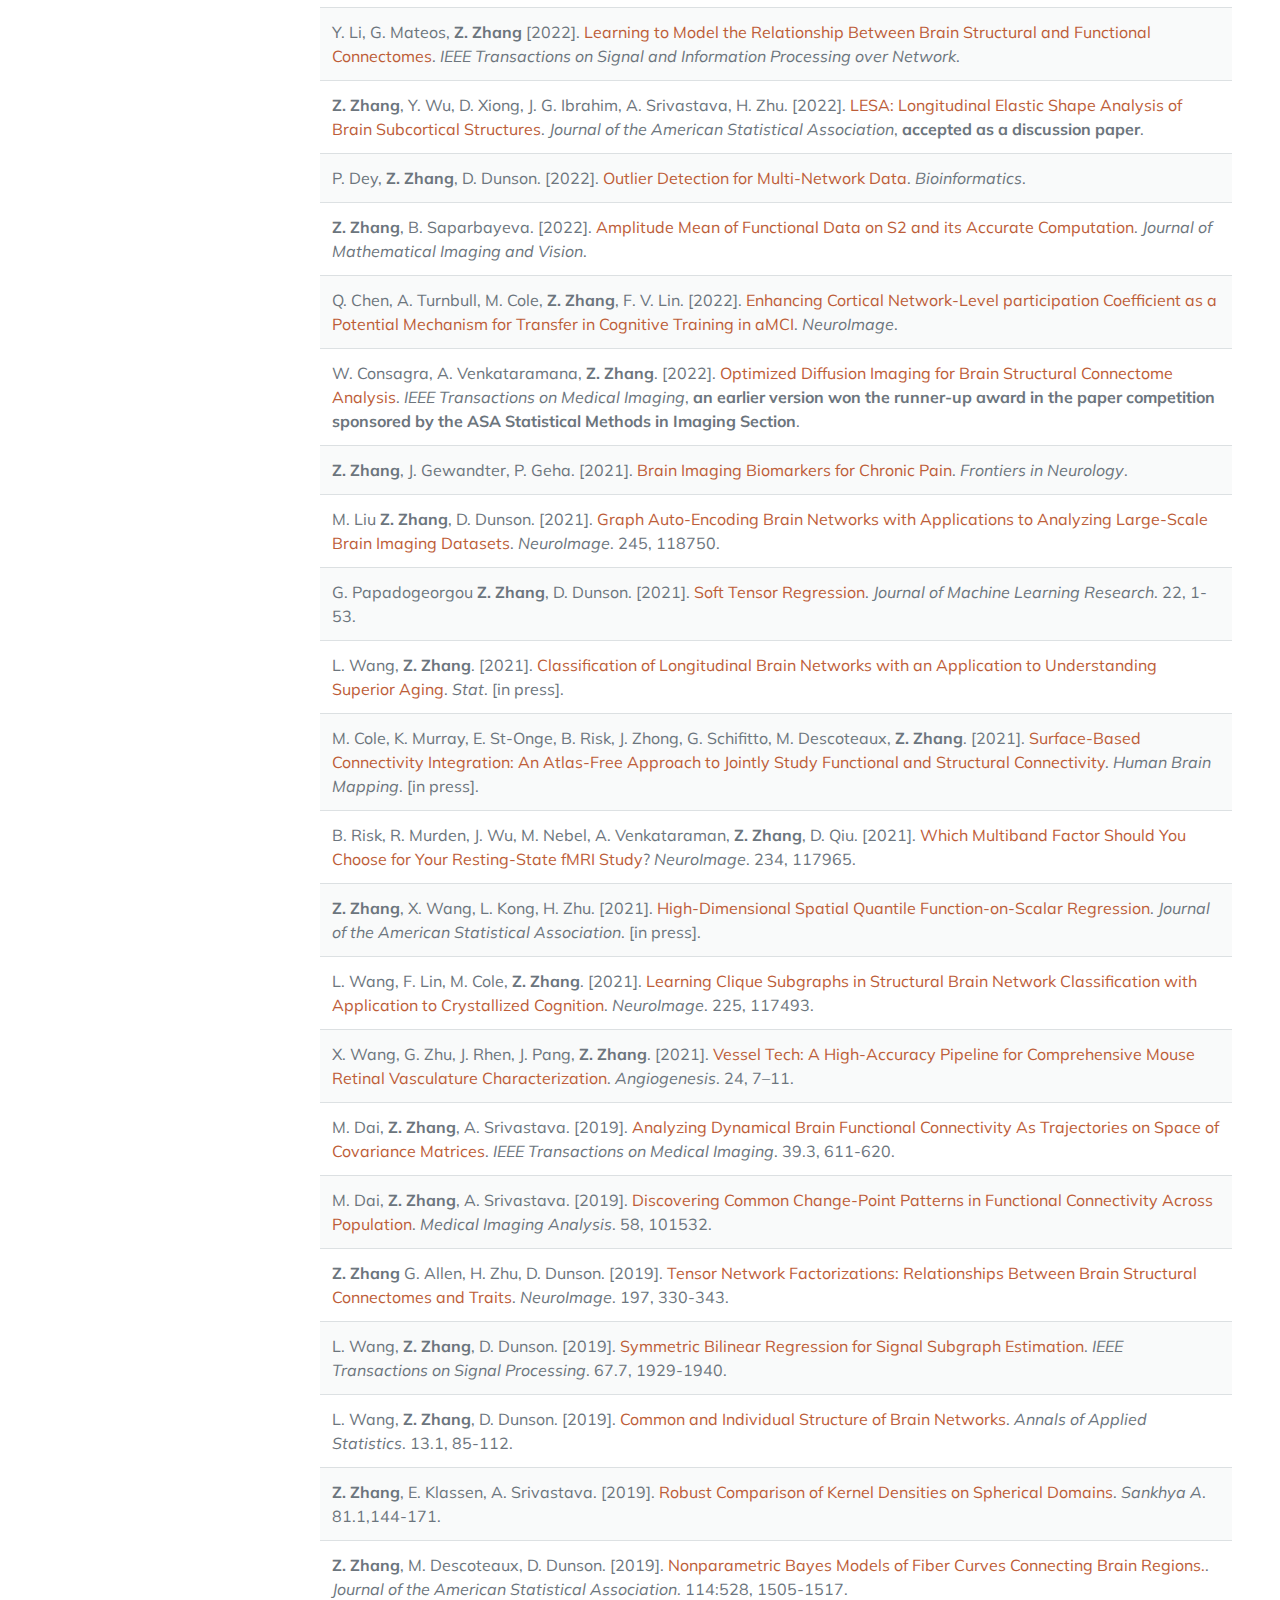
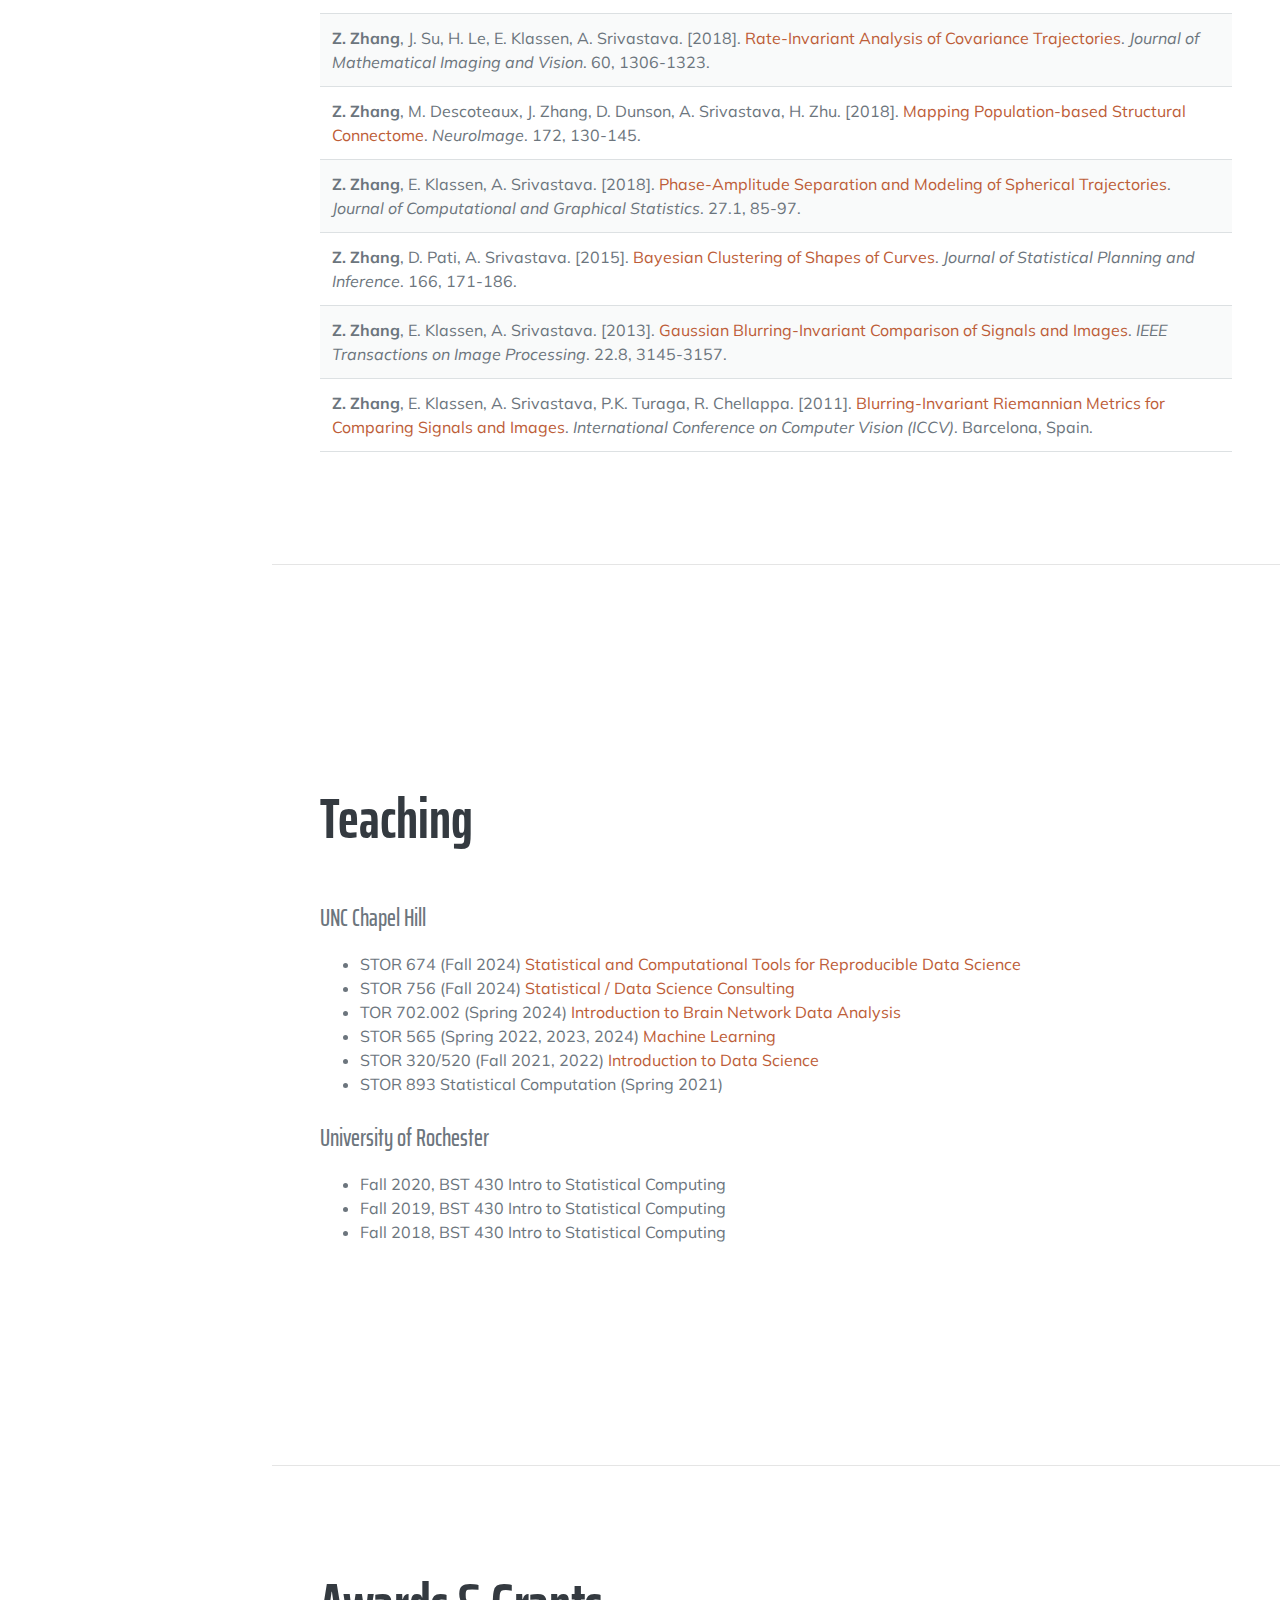
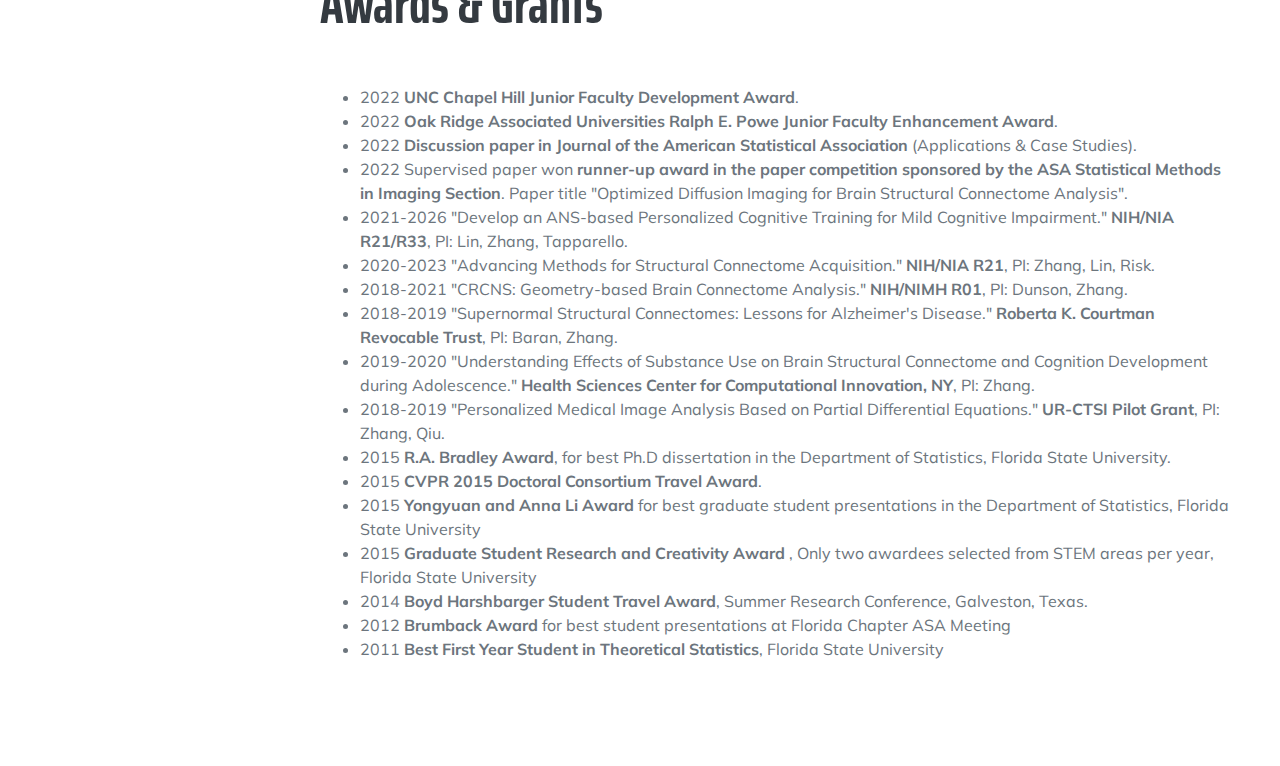
==== commit 77aa11a5: "update the index.html to remove repeated content" ====
--- a/index.html
+++ b/index.html
@@ -90,16 +90,6 @@
                         </div>
                         <div class="flex-shrink-0"><span class="text-primary">2023 - Present</span></div>
                     </div>
-                    <p class="lead mb-5">Zhang's recent research is mainly funded by NIH MH118927 (CRCNS: Geometry-based Brain Connectome Analysis), AG066970 (Advancing methods for structural connectome acquisition and estimation in older adults), R21AG073356 (ANS-based Personalized Cognitive Training) and R25DA058940
-                    (Promoting Collaborative Research on Human Connectome Analysis for Substance Use Disorders). His recent research projects include: </p>
-
-                    <div class="d-flex flex-column flex-md-row justify-content-between mb-5">
-                        <div class="flex-grow-1">
-                            <h3 class="mb-0"><a href="https://www.unc-epic.org/" target="_blank">UNC Education Program of Intelligence and Connectomics (EPIC)</a></h3>
-                            <p> The EPIC is an interdisciplinary eduction program offering brief courses and practical workshops in brain network analysis. Its aim is to involve university students and prepare new researchers with the computational abilities to address mental health issues in practical settings. See more details on our <a href="https://www.unc-epic.org/" target="_blank">EPIC website</a>. </p>
-                        </div>
-                        <div class="flex-shrink-0"><span class="text-primary">2023 - Present</span></div>
-                    </div>
 
                     <div class="d-flex flex-column flex-md-row justify-content-between mb-5">
                         <div class="flex-grow-1">
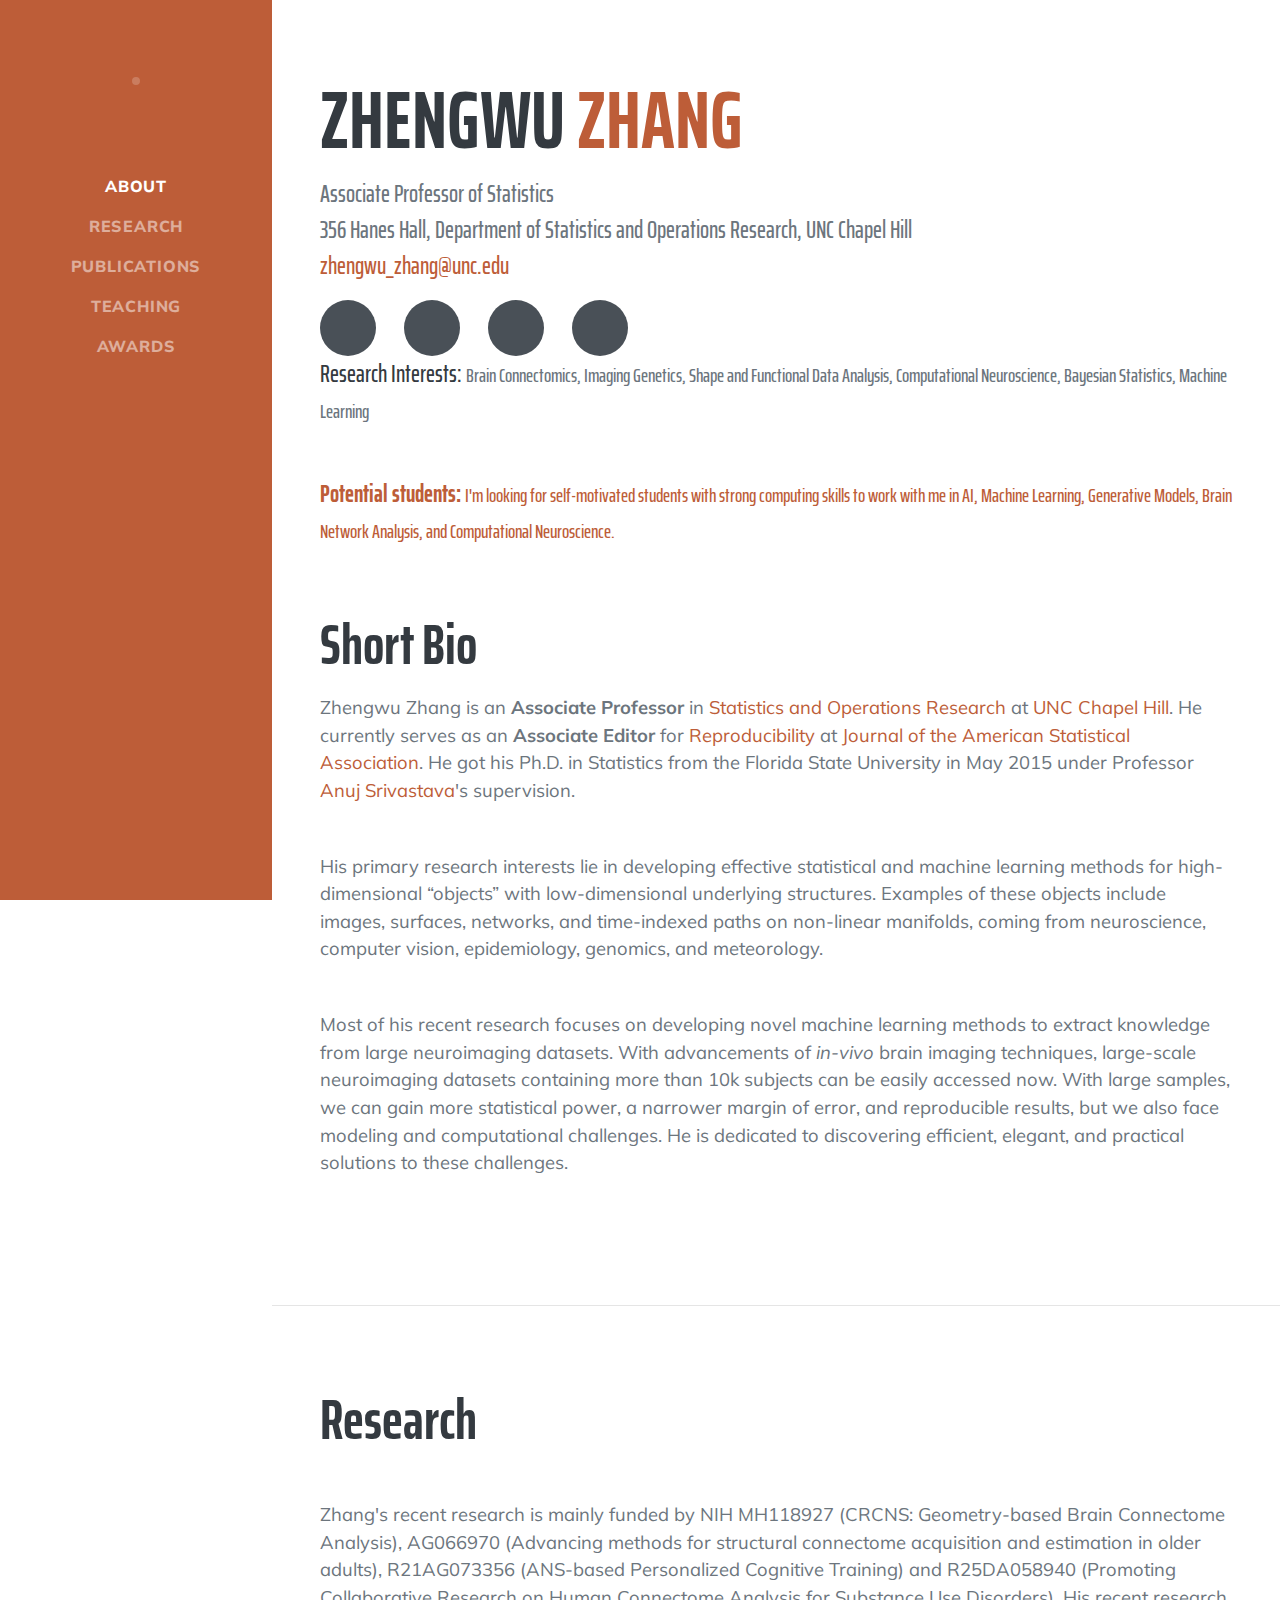
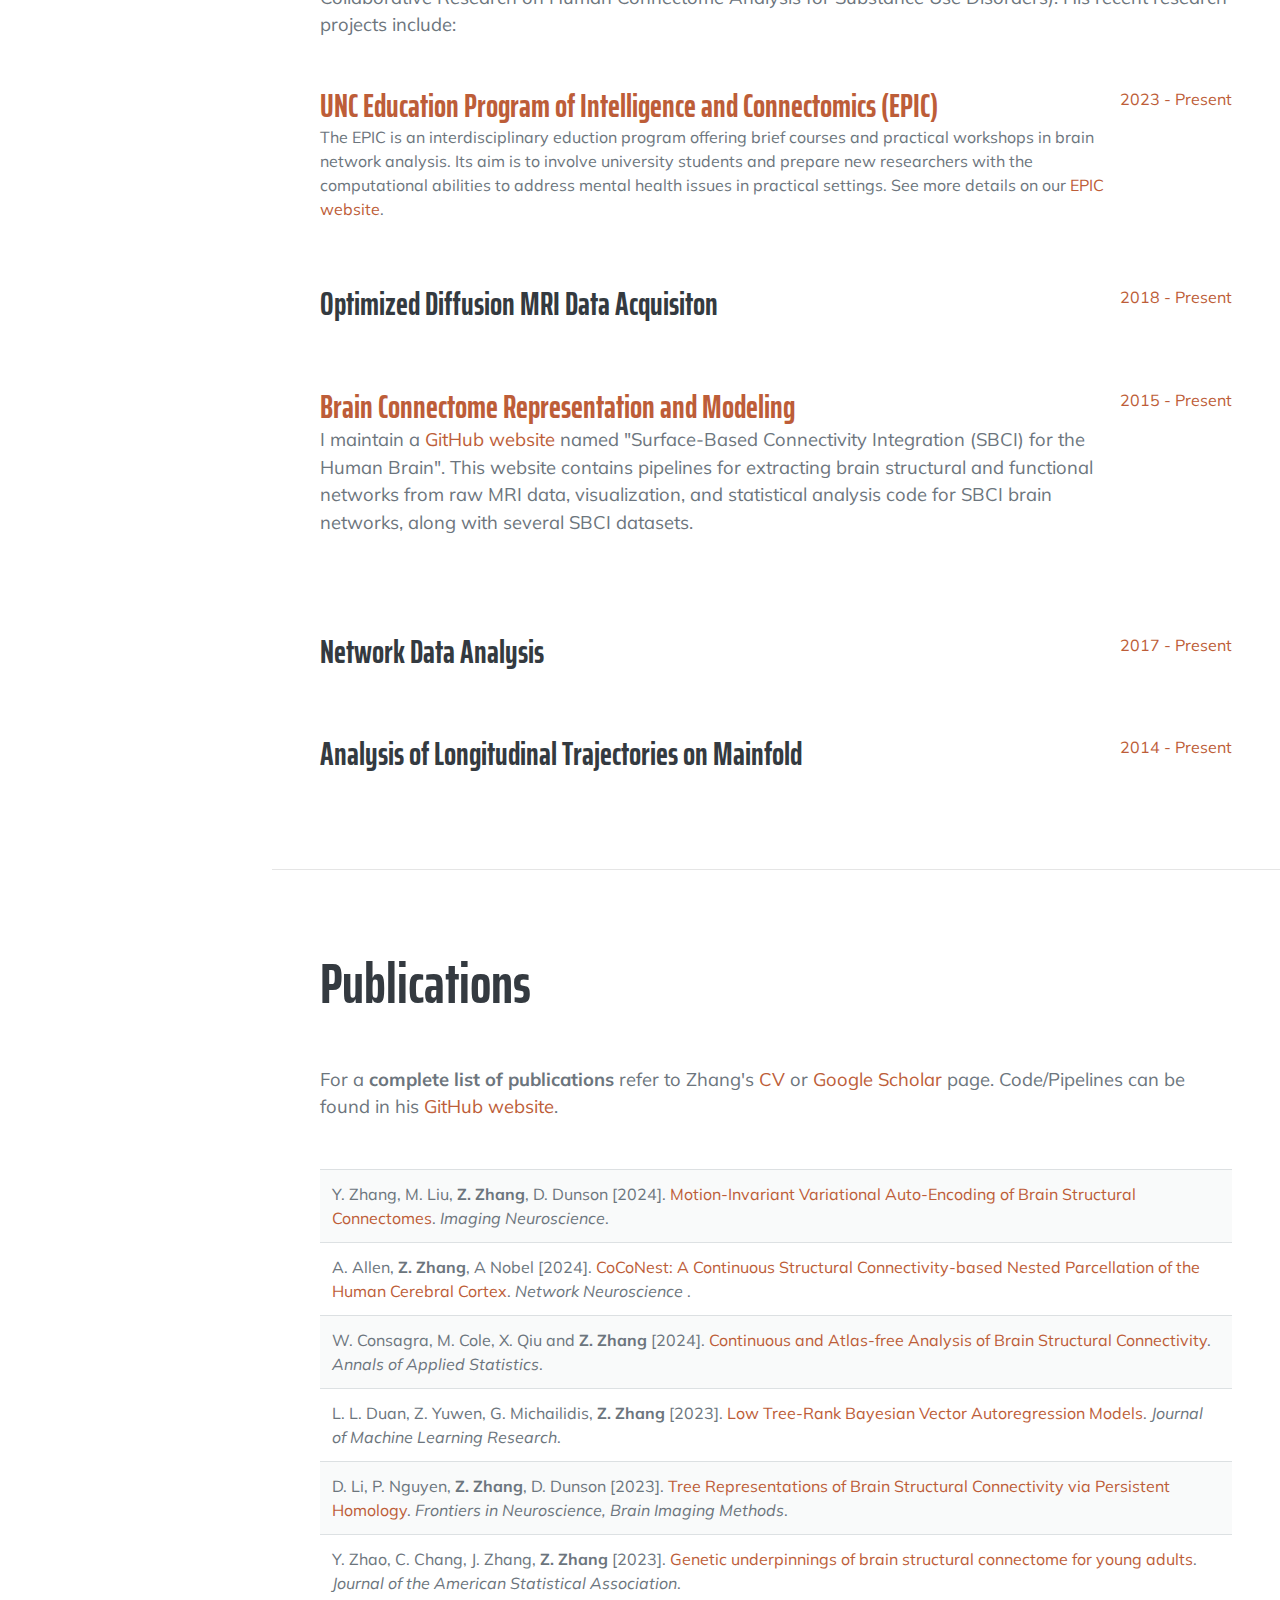
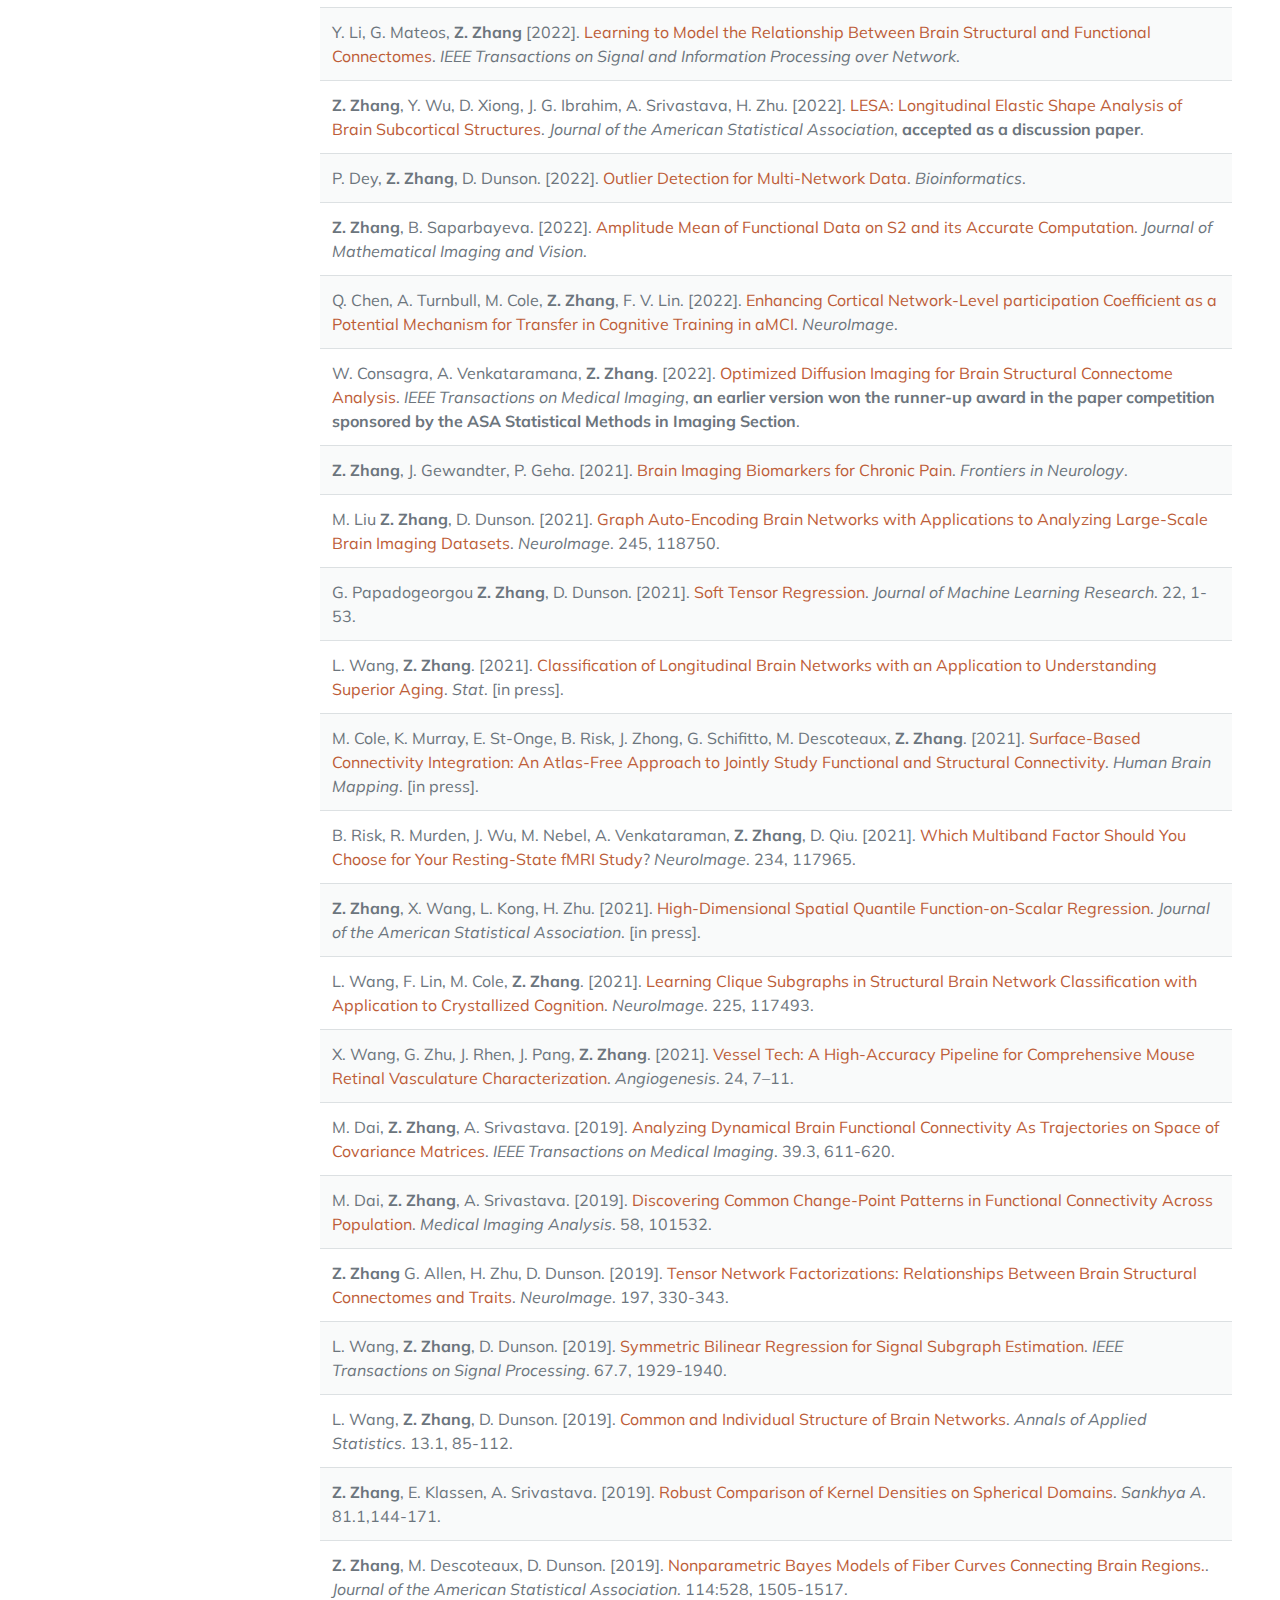
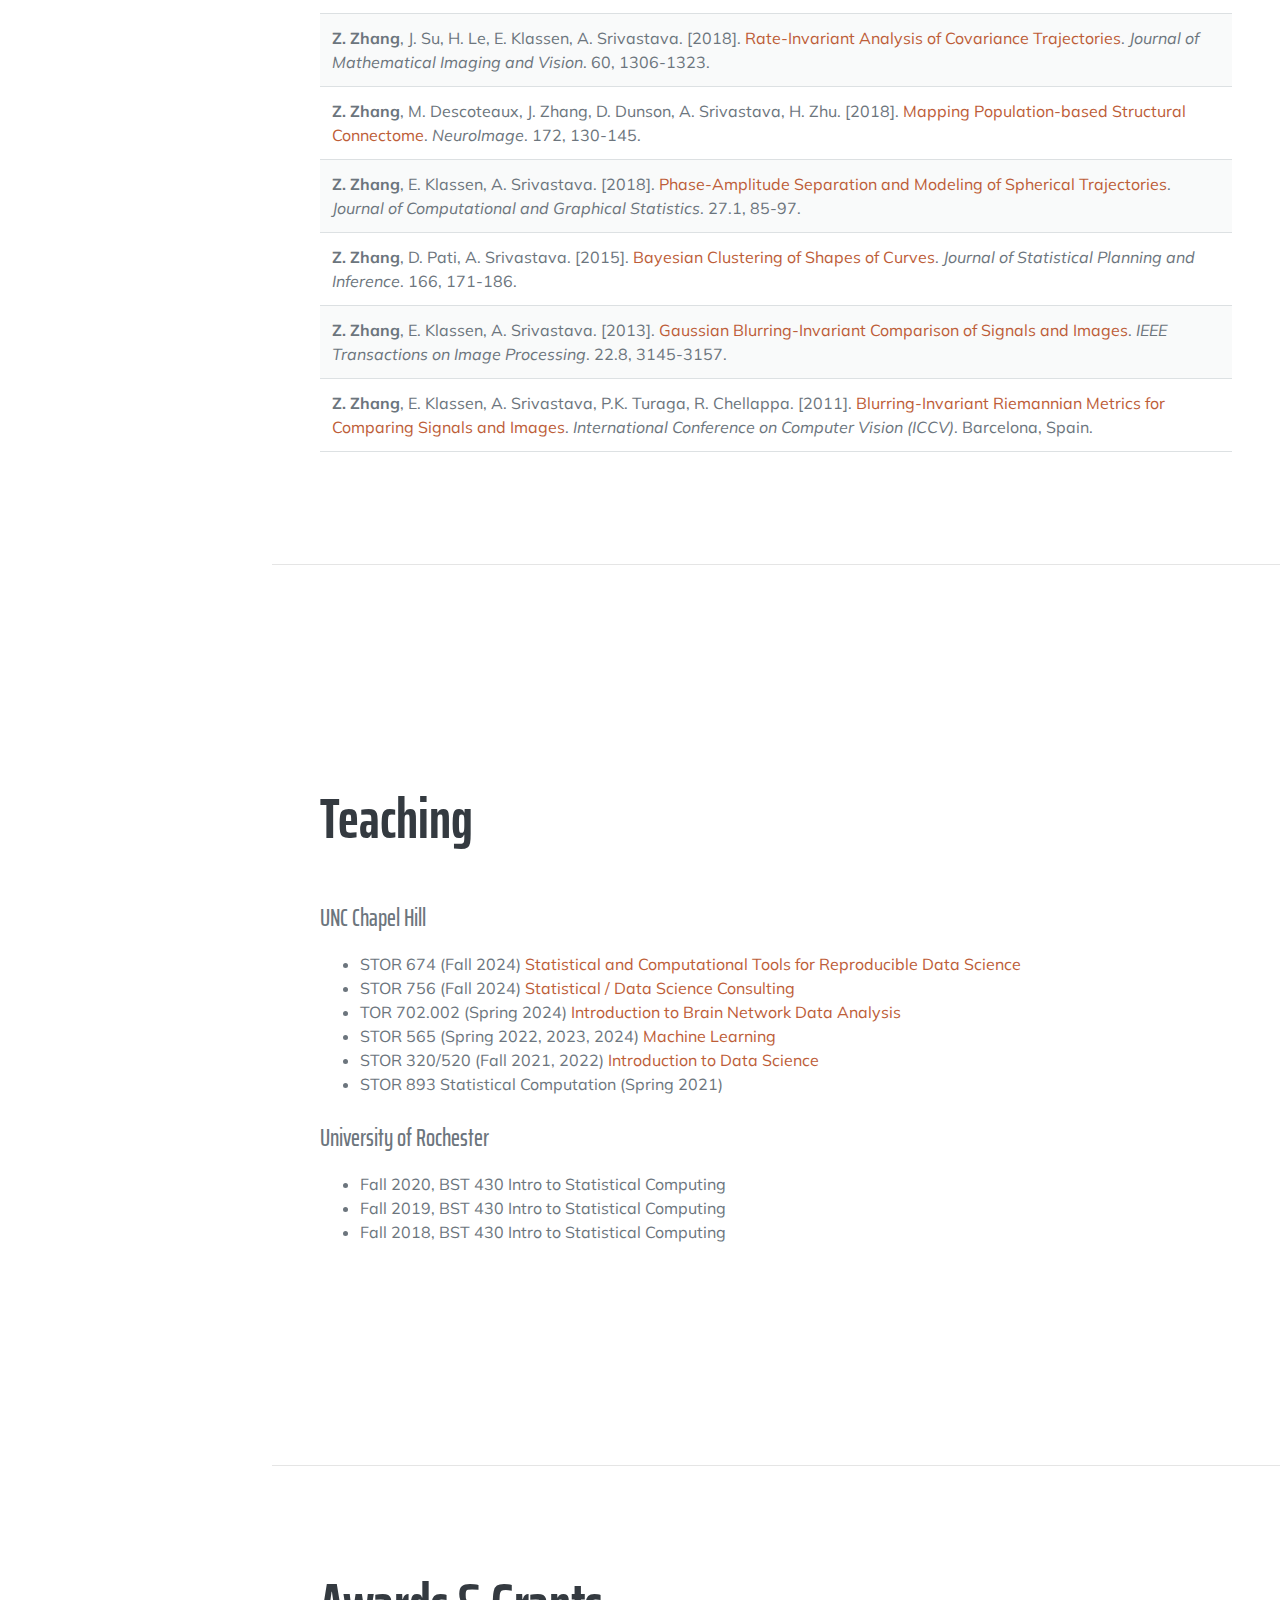
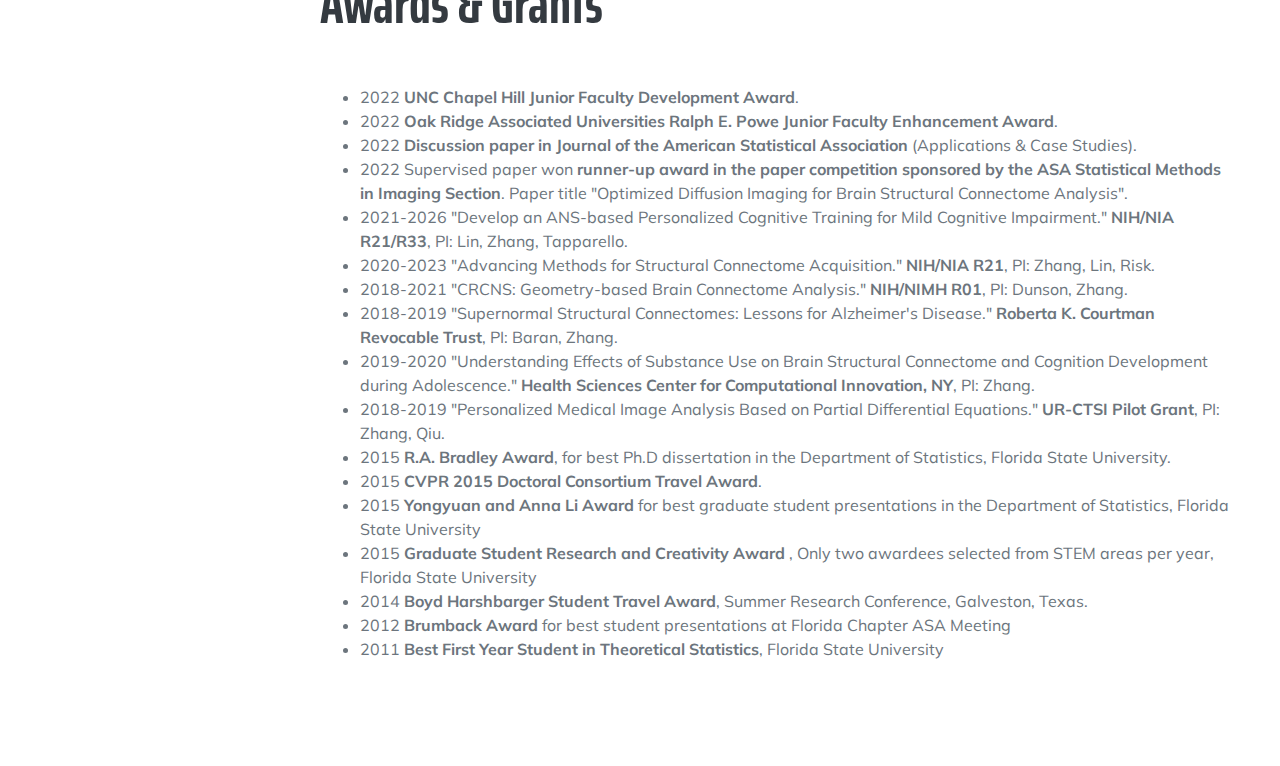
==== commit 513eb4a2: "update the index.html" ====
--- a/index.html
+++ b/index.html
@@ -44,7 +44,7 @@
                         <span class="text-primary">ZHANG</span>
                     </h1>
                     <div class="subheading mb-5">
-                        Assistant Professor of Statistics
+                        Associate Professor of Statistics
                         <ul class="list-unstyled">
                         <li>356 Hanes Hall, Department of Statistics and Operations Research, UNC Chapel Hill</li>
                         <li><a href="mailto:name@email.com">zhengwu_zhang@unc.edu</a></li>
@@ -62,7 +62,7 @@
                     <h1 class="mb-1">
                         <p, class="h2"> Short Bio </p>
                     </h1>
-                    <p class="lead mb-5">Zhengwu Zhang is an <strong>Assistant Professor</strong> in  <a href="https://stat-or.unc.edu/" target="_blank">Statistics and Operations Research</a>
+                    <p class="lead mb-5">Zhengwu Zhang is an <strong>Associate Professor</strong> in  <a href="https://stat-or.unc.edu/" target="_blank">Statistics and Operations Research</a>
                      at <a href="https://www.unc.edu/" target="_blank"> UNC Chapel Hill</a>.  He currently serves as an <strong>Associate Editor</strong> for 
                      <a href="https://jasa-acs.github.io/repro-guide/" target="_blank">Reproducibility</a> at
                      <a href="https://www.tandfonline.com/toc/uasa20/current" target="_blank">Journal of the American Statistical Association</a>. 
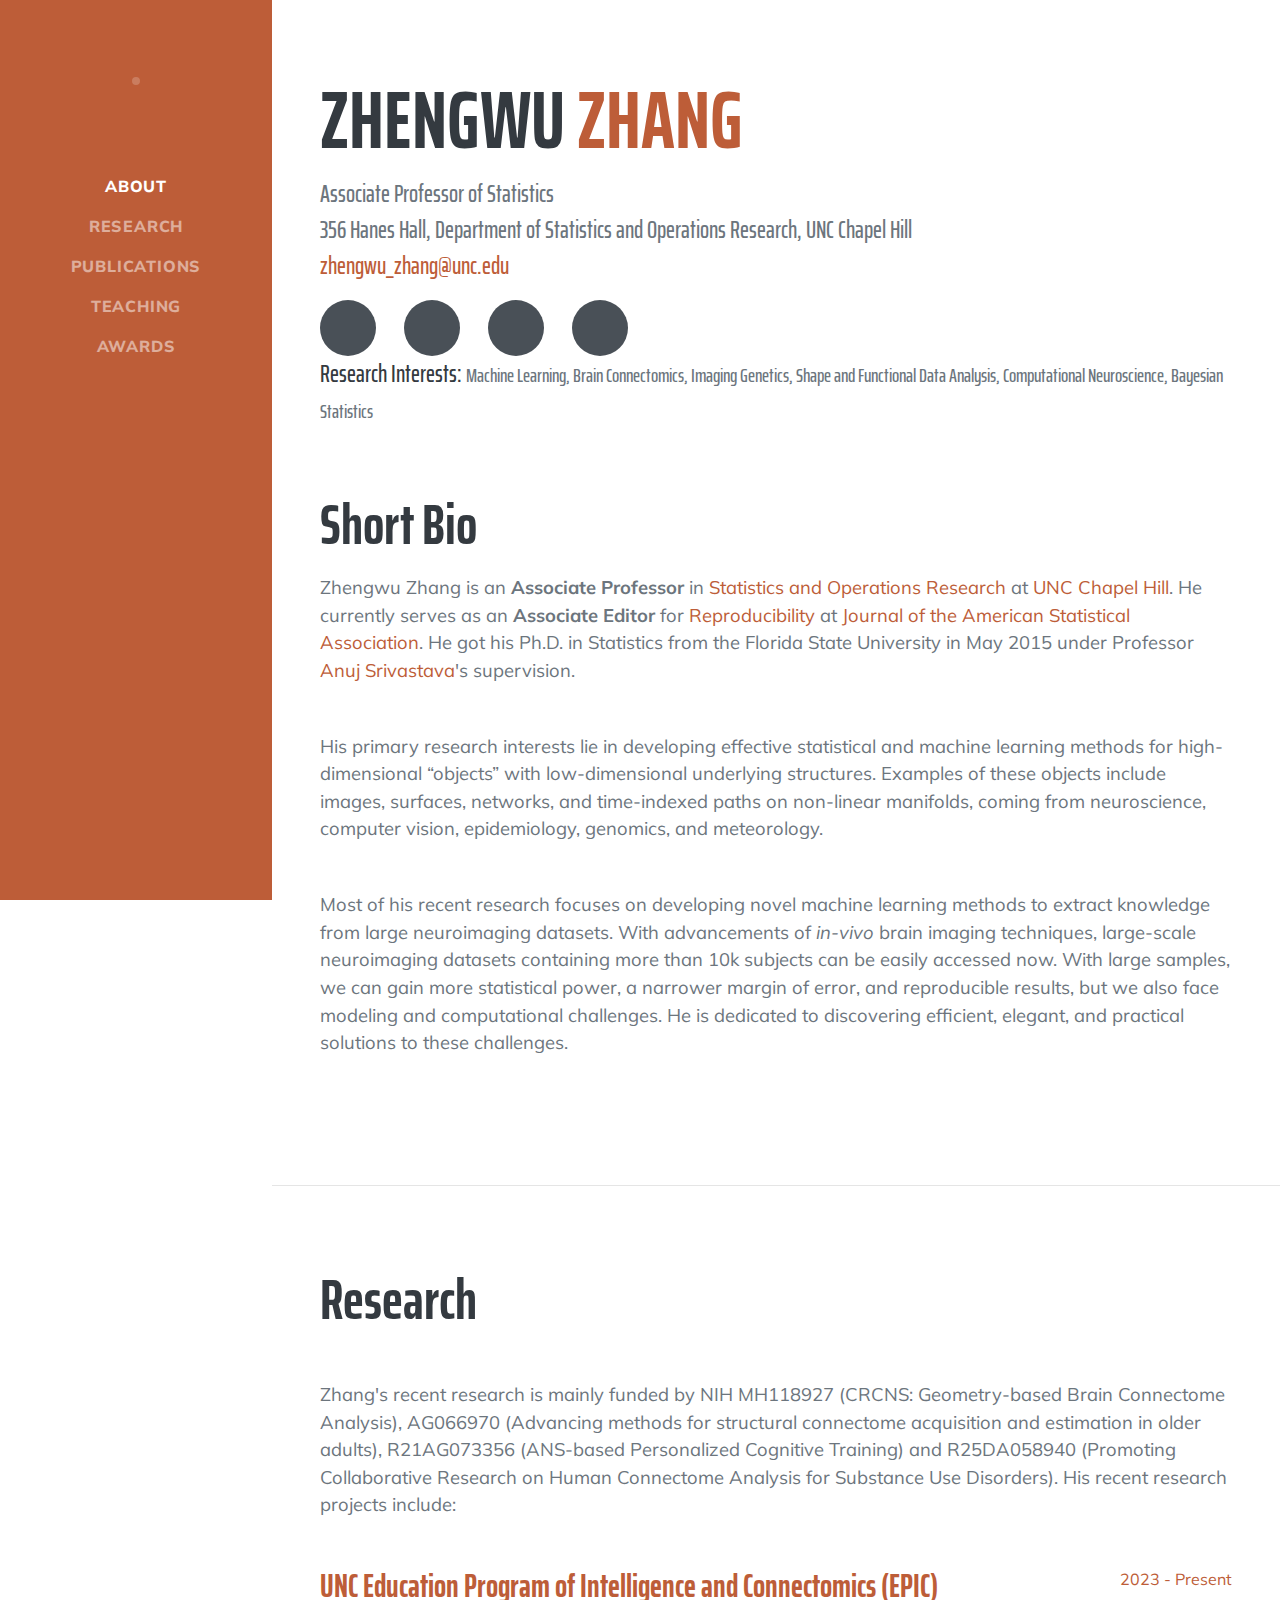
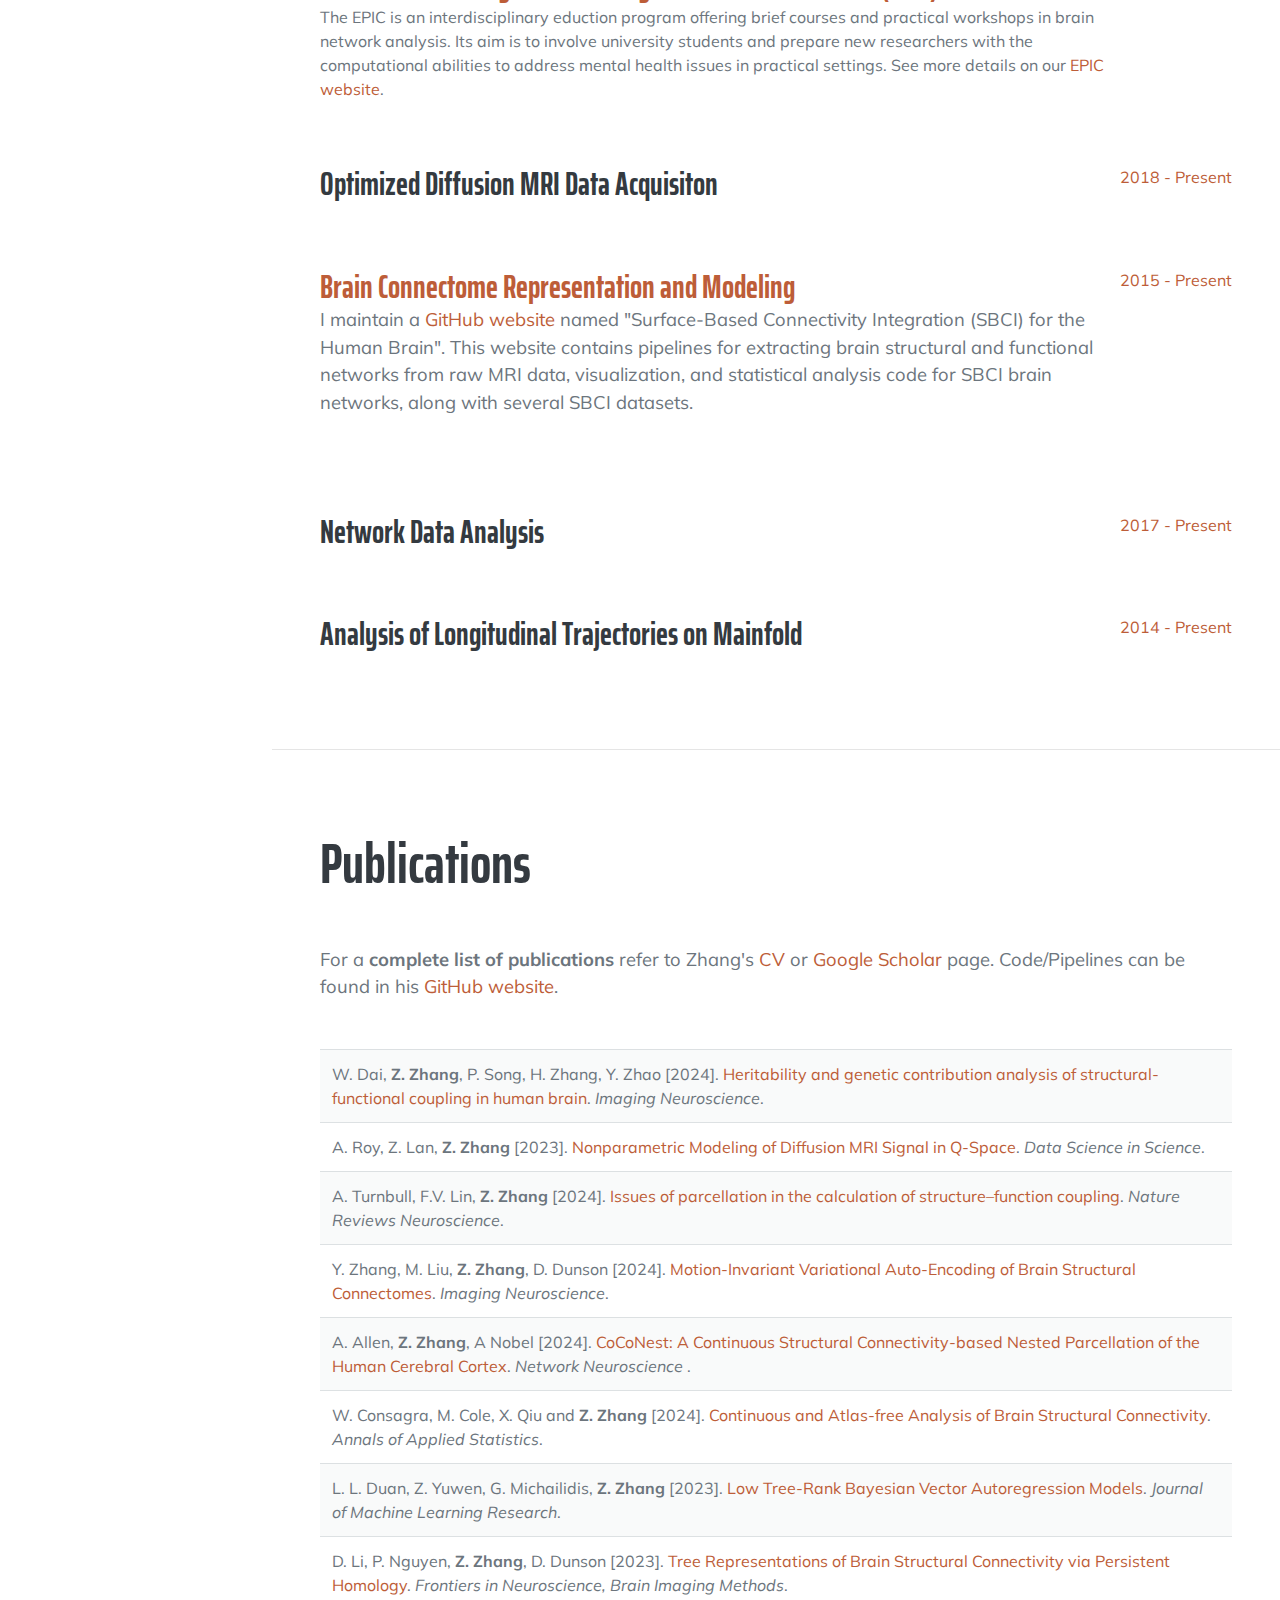
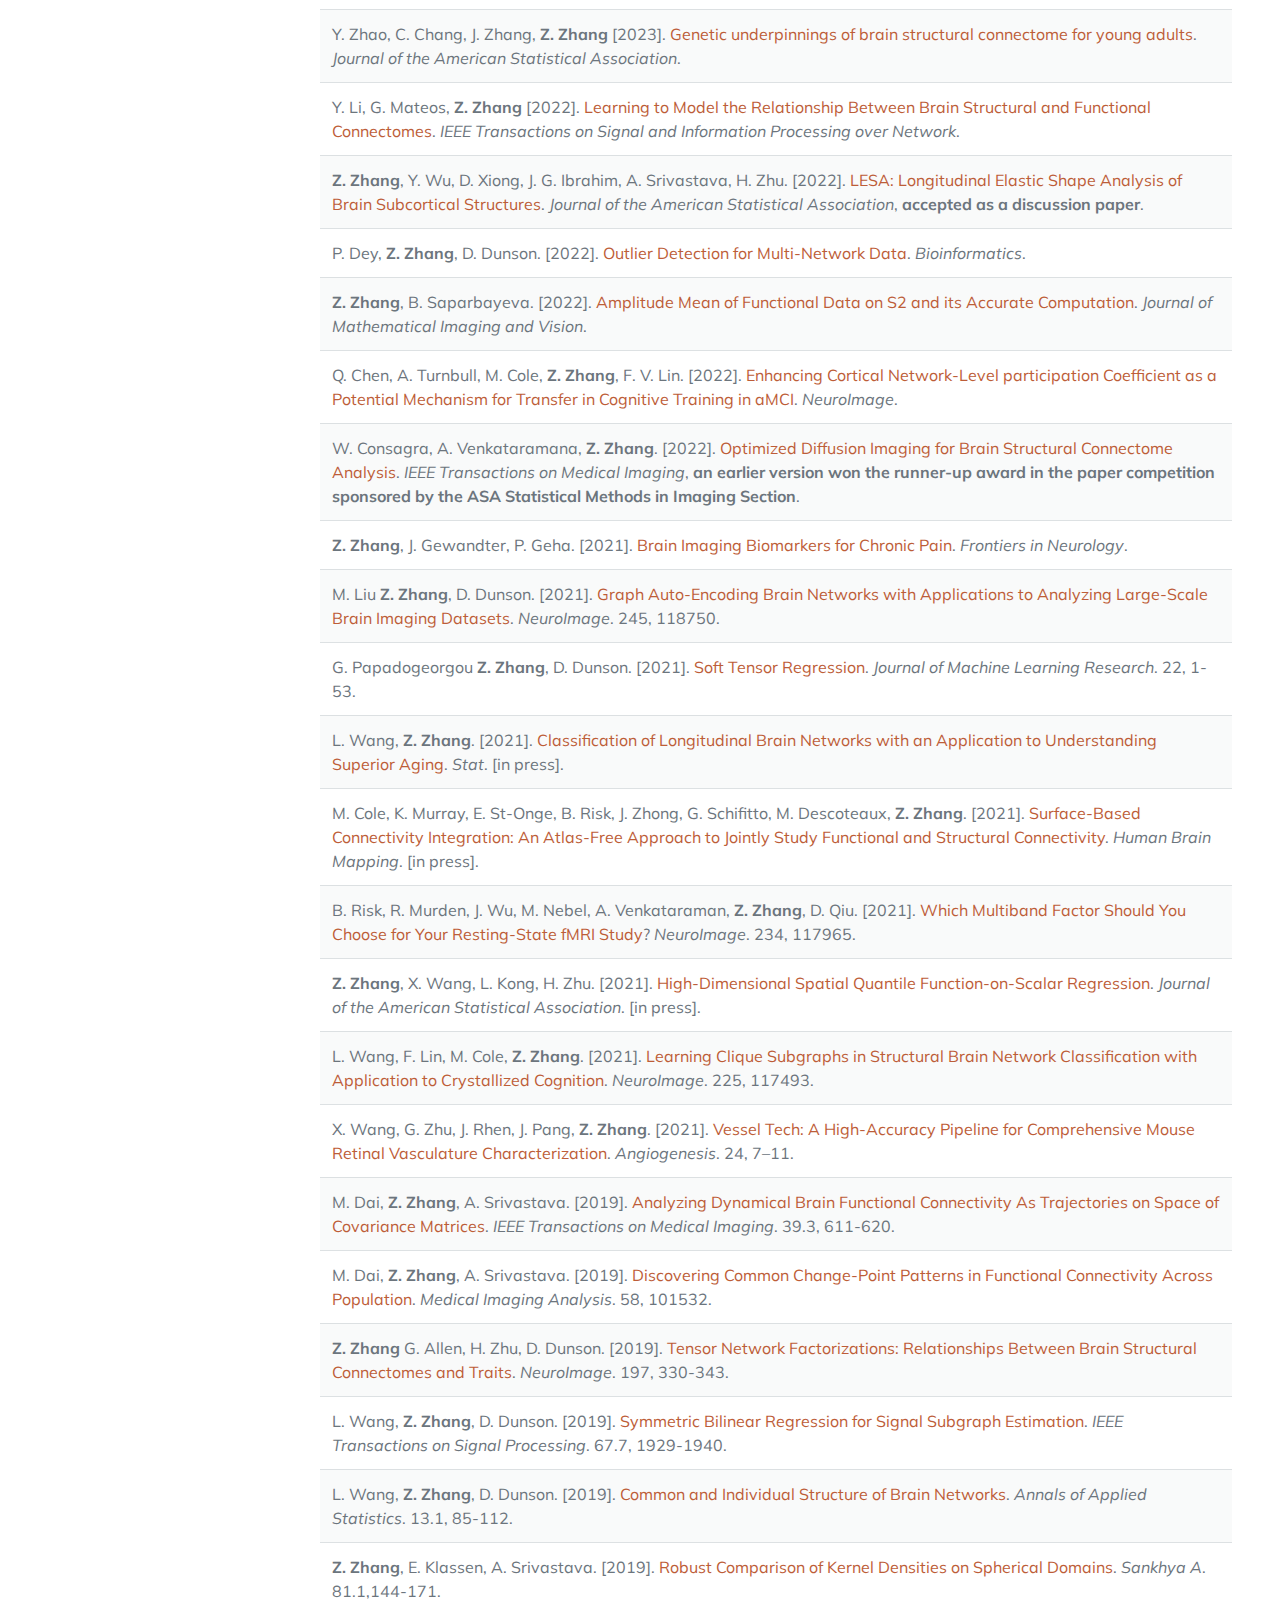
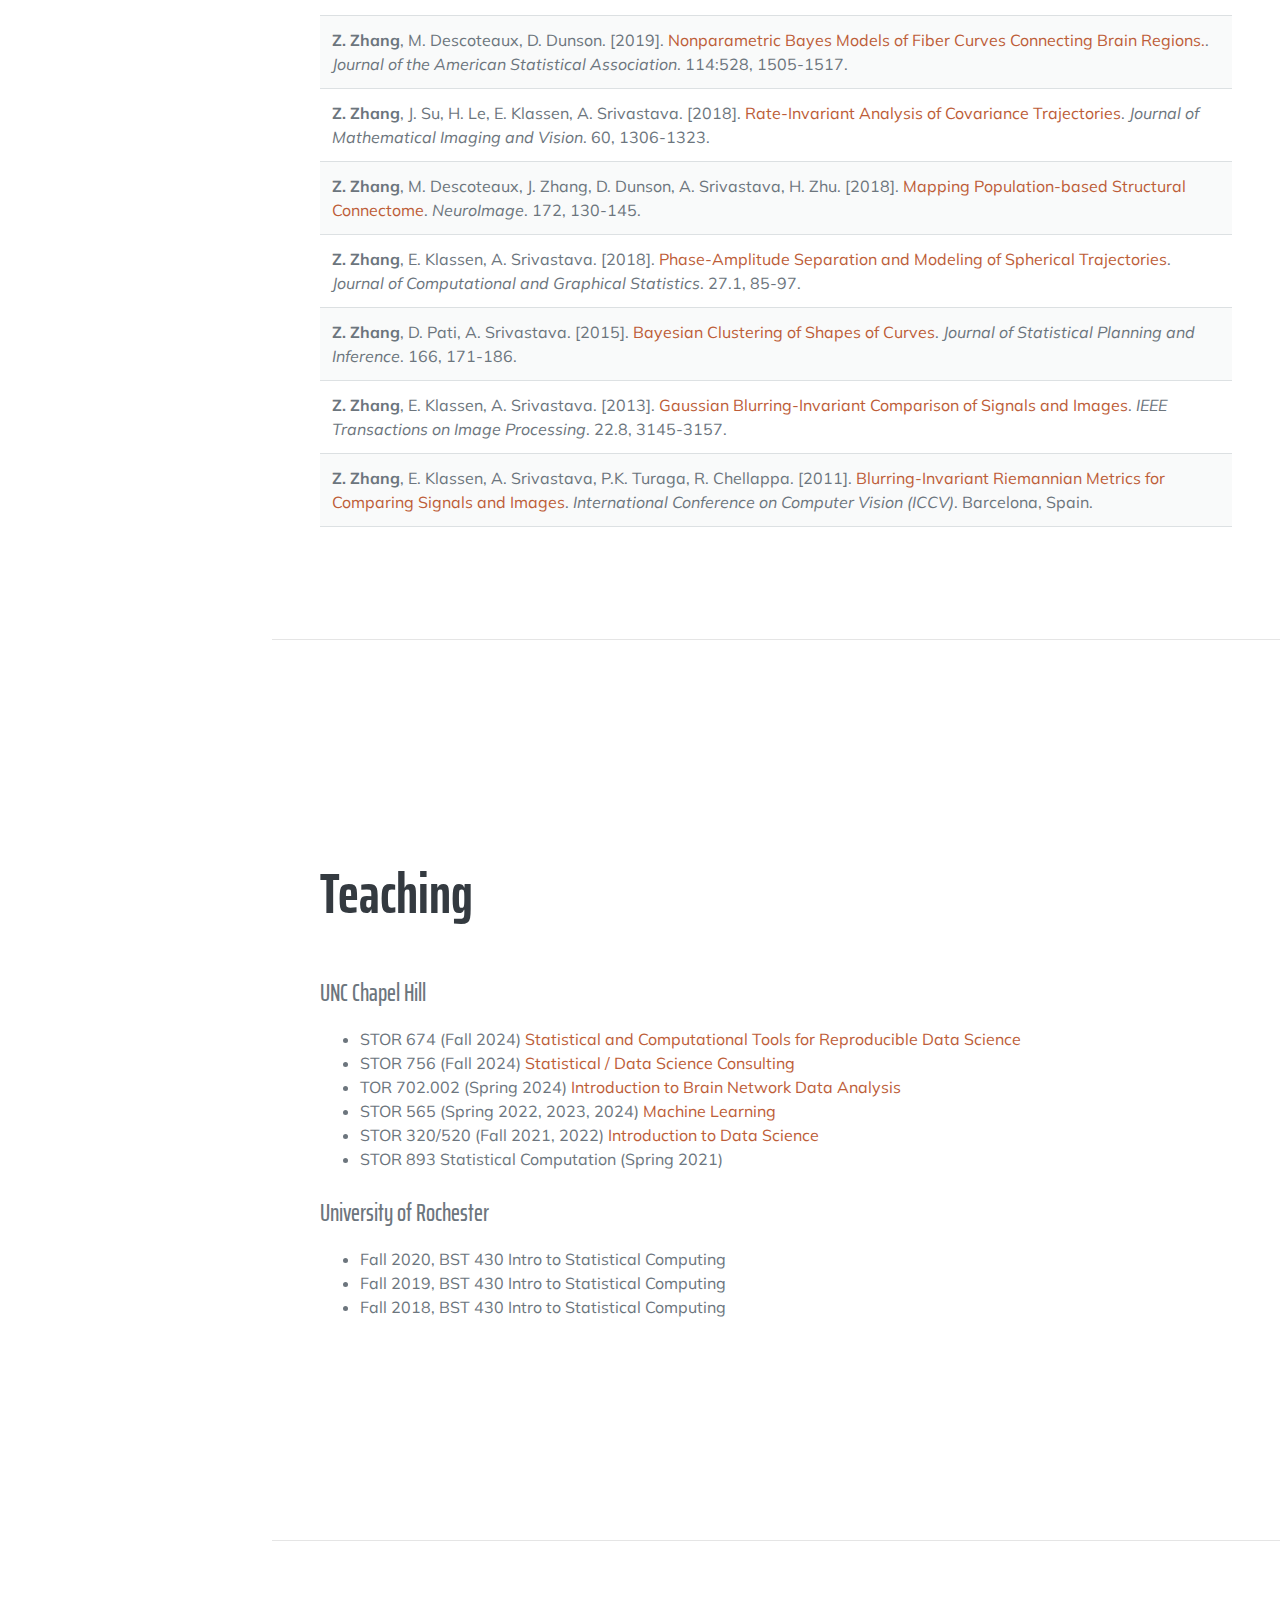
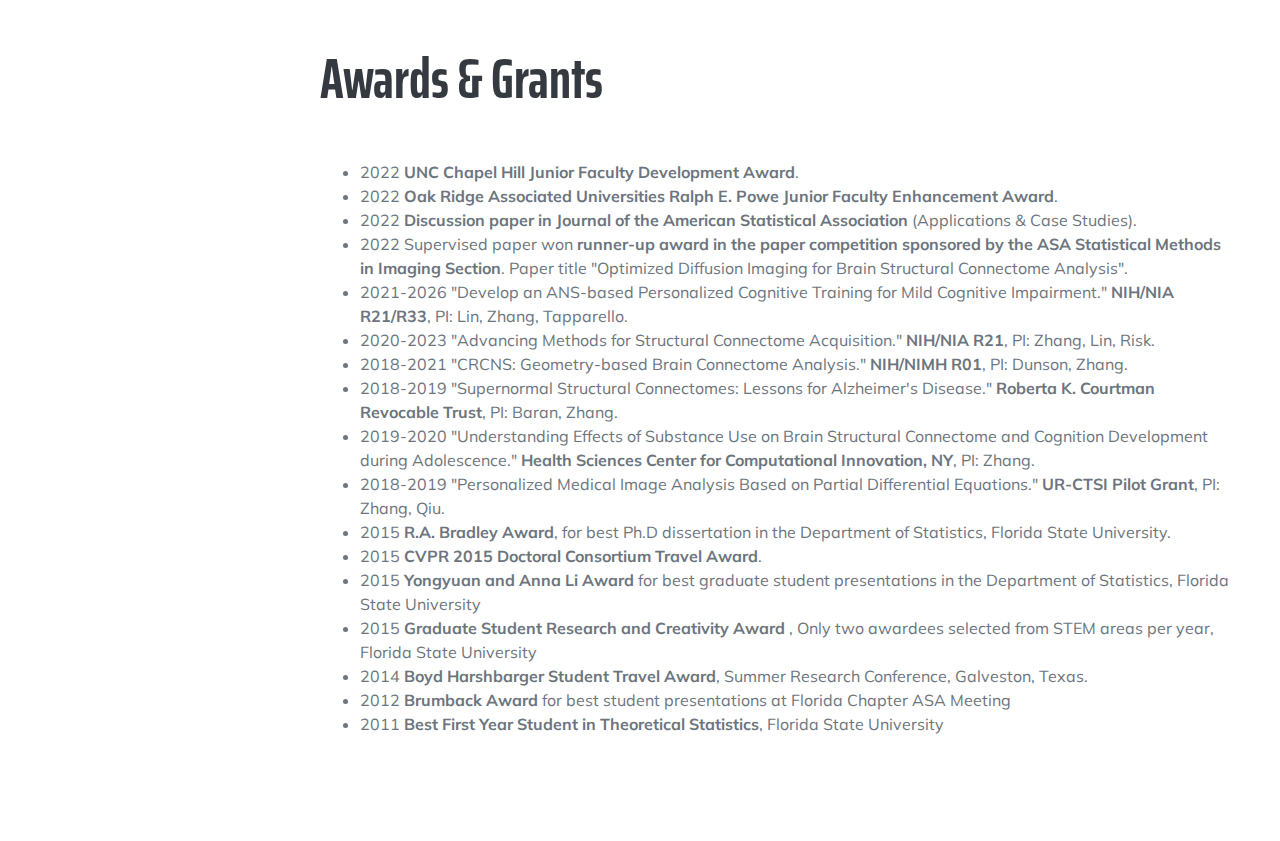
==== commit ce013eab: "update the index.html" ====
--- a/index.html
+++ b/index.html
@@ -55,8 +55,8 @@
                         <a class="social-icon" href="https://www.researchgate.net/profile/Zhengwu_Zhang"><i class="ai ai-researchgate"></i></a>
                         <a class="social-icon" href="zhengwu-cv.pdf"><i class="ai ai-cv"></i></a>
 
-                         <p class="subheading mb-5"><subblack>Research Interests:</subblack> <subsmall>Brain Connectomics, Imaging Genetics, Shape  and  Functional Data Analysis, Computational Neuroscience, Bayesian Statistics, Machine Learning</subsmall></p>
-                         <p class="text-primary"><strong>Potential students:</strong> <subsmall>I'm looking for self-motivated students with strong computing skills to work with me in AI, Machine Learning, Generative Models, Brain Network Analysis, and Computational Neuroscience. </subsmall></p>
+                         <p class="subheading mb-5"><subblack>Research Interests:</subblack> <subsmall>Machine Learning, Brain Connectomics, Imaging Genetics, Shape  and  Functional Data Analysis, Computational Neuroscience, Bayesian Statistics</subsmall></p>
+                         <p id="hide-paragraph" class="text-primary"><strong>Potential students:</strong> <subsmall>I'm looking for self-motivated students with strong computing skills to work with me in AI, Machine Learning, Generative Models, Brain Network Analysis, and Computational Neuroscience. </subsmall></p>
                     </div>
                     </div>
                     <h1 class="mb-1">
@@ -134,6 +134,16 @@
                     <p class="lead mb-5"> For a <strong>complete list of publications</strong> refer to Zhang's <a href="zhengwu-cv.pdf"> CV </a> or <a href="https://scholar.google.com/citations?user=kGX3AysAAAAJ&hl=en"> Google Scholar </a> <a class="social-icon" href="https://scholar.google.com/citations?user=kGX3AysAAAAJ&hl=en"> <i class="ai ai-google-scholar"></i></a> page. Code/Pipelines can be found in his <a href="zhengwu-cv.pdf"> GitHub website</a>. <p>
 
                 <table class="table-bordered">
+                    
+                    <tr>
+                        <td> W. Dai, <strong>Z. Zhang</strong>, P. Song, H. Zhang, Y. Zhao [2024]. <a href="https://direct.mit.edu/imag/article/doi/10.1162/imag_a_00346/124889" target="_blank">Heritability and genetic contribution analysis of structural-functional coupling in human brain</a>. <i>Imaging Neuroscience</i>.</td>
+                    </tr>
+                    <tr>
+                        <td> A. Roy, Z. Lan, <strong>Z. Zhang</strong> [2023]. <a href="https://www.tandfonline.com/doi/full/10.1080/26941899.2024.2412017" target="_blank">Nonparametric Modeling of Diffusion MRI Signal in Q-Space</a>. <i>Data Science in Science</i>.</td>
+                    </tr>
+                    <tr>
+                        <td> A. Turnbull, F.V. Lin, <strong>Z. Zhang</strong> [2024]. <a href="https://www.nature.com/articles/s41583-024-00877-z" target="_blank">Issues of parcellation in the calculation of structure–function coupling</a>. <i>Nature Reviews Neuroscience</i>.</td>
+                    </tr>
                     <tr>
                         <td> Y. Zhang, M. Liu, <strong>Z. Zhang</strong>, D. Dunson [2024]. <a href="https://arxiv.org/abs/2212.04535" target="_blank">Motion-Invariant Variational Auto-Encoding of Brain Structural Connectomes</a>. <i> Imaging Neuroscience</i>.</td>
                     </tr>
